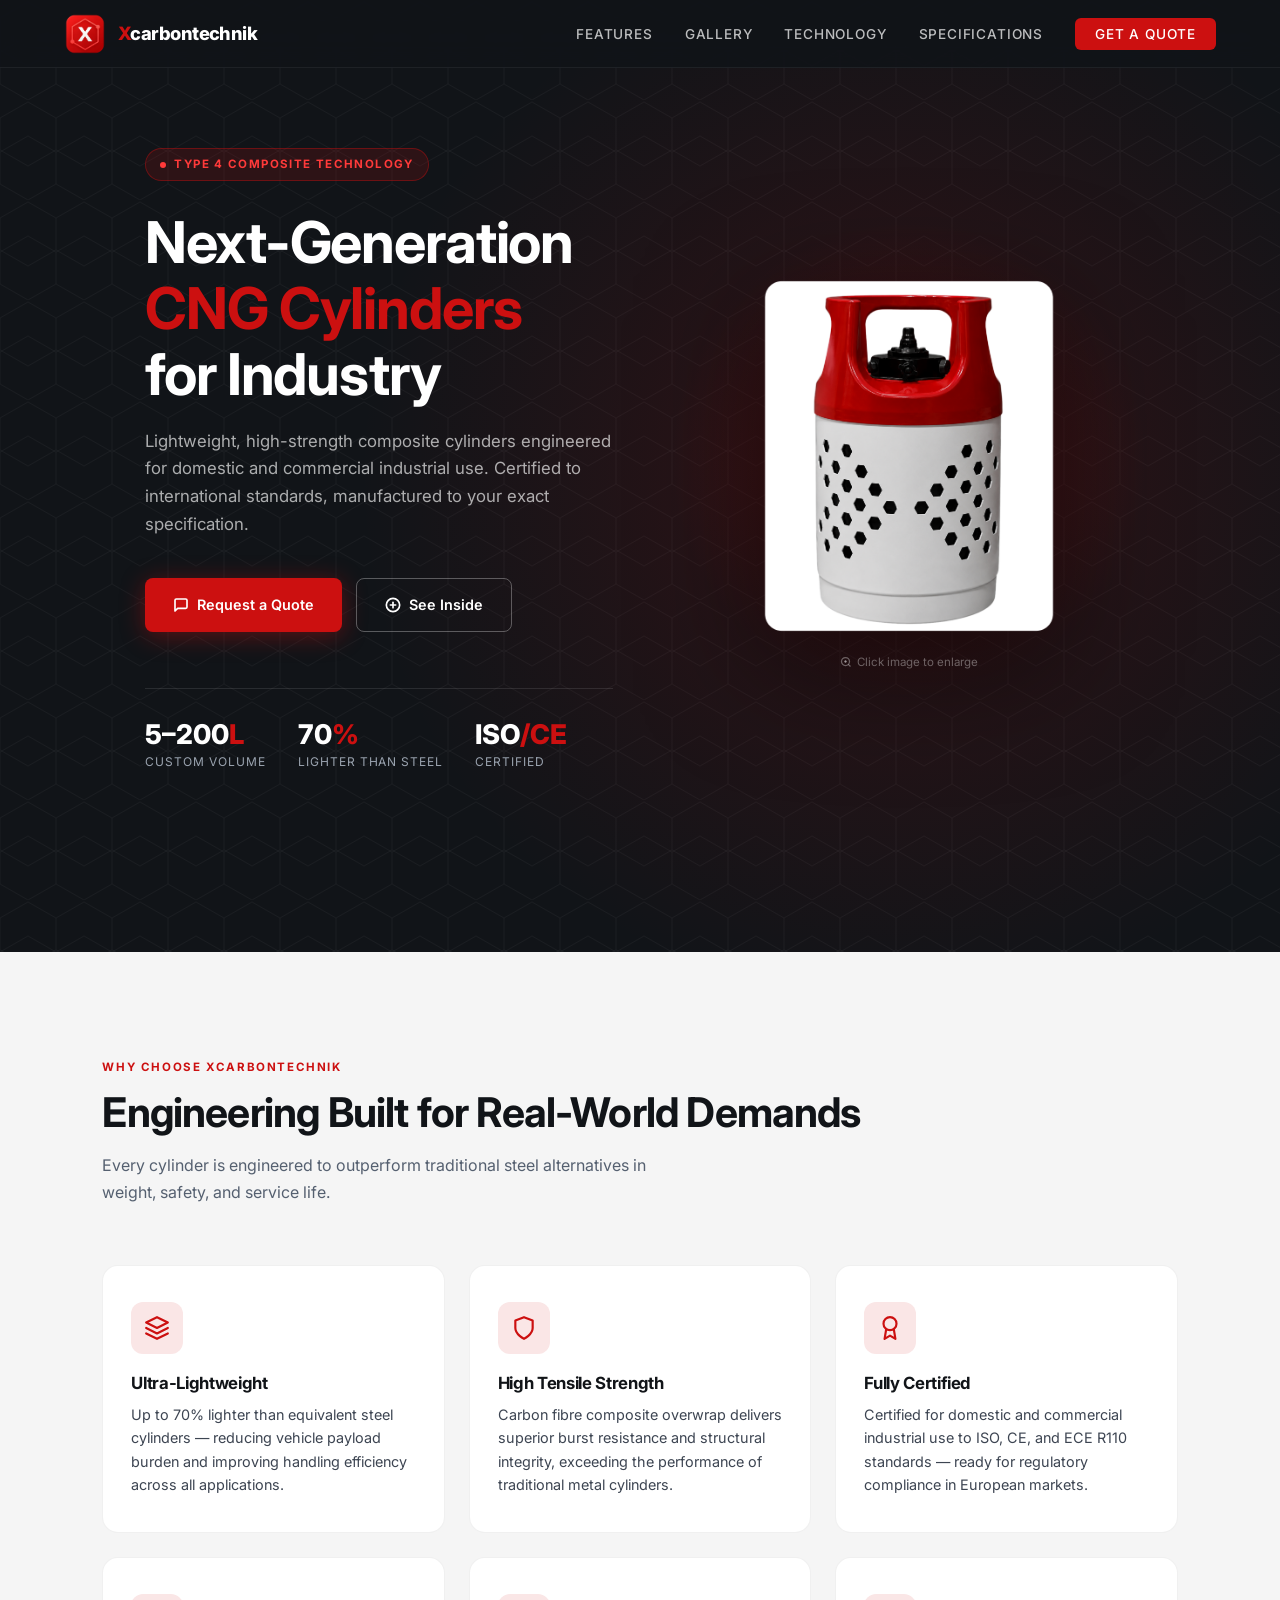
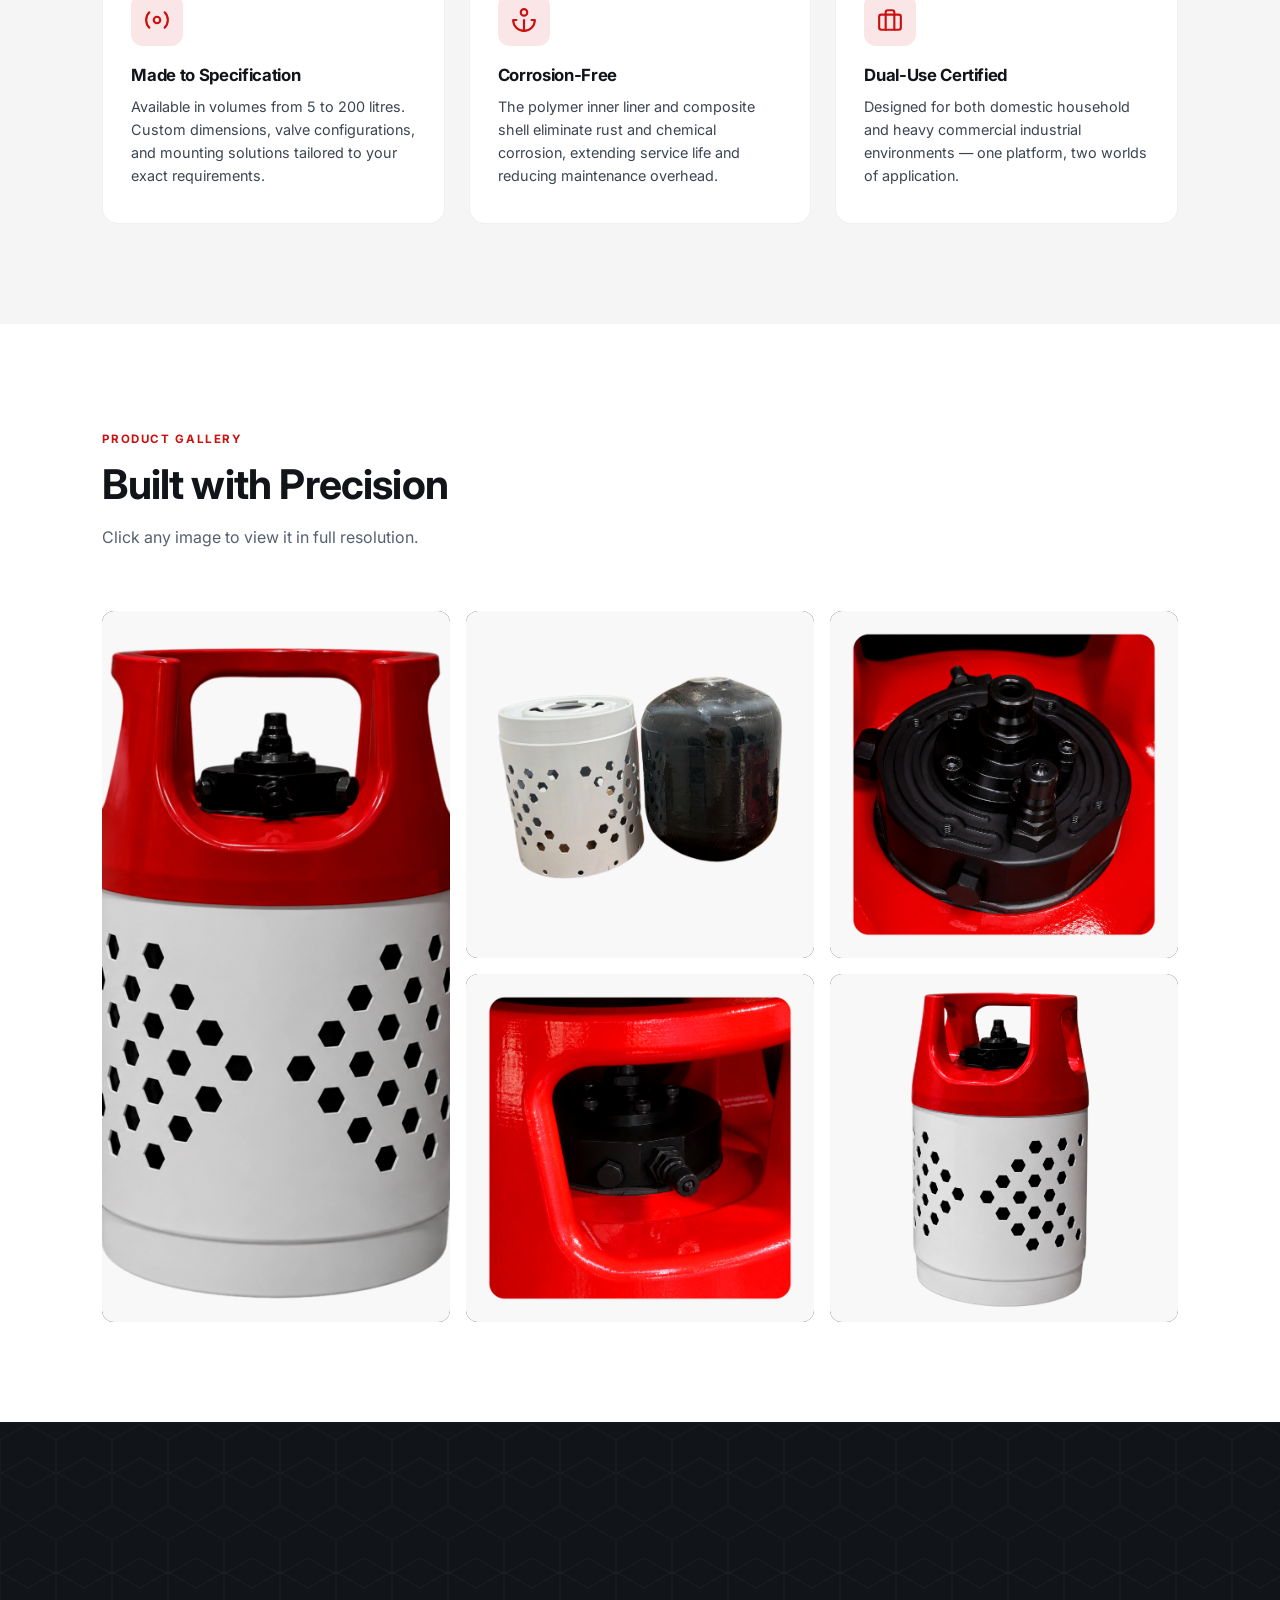
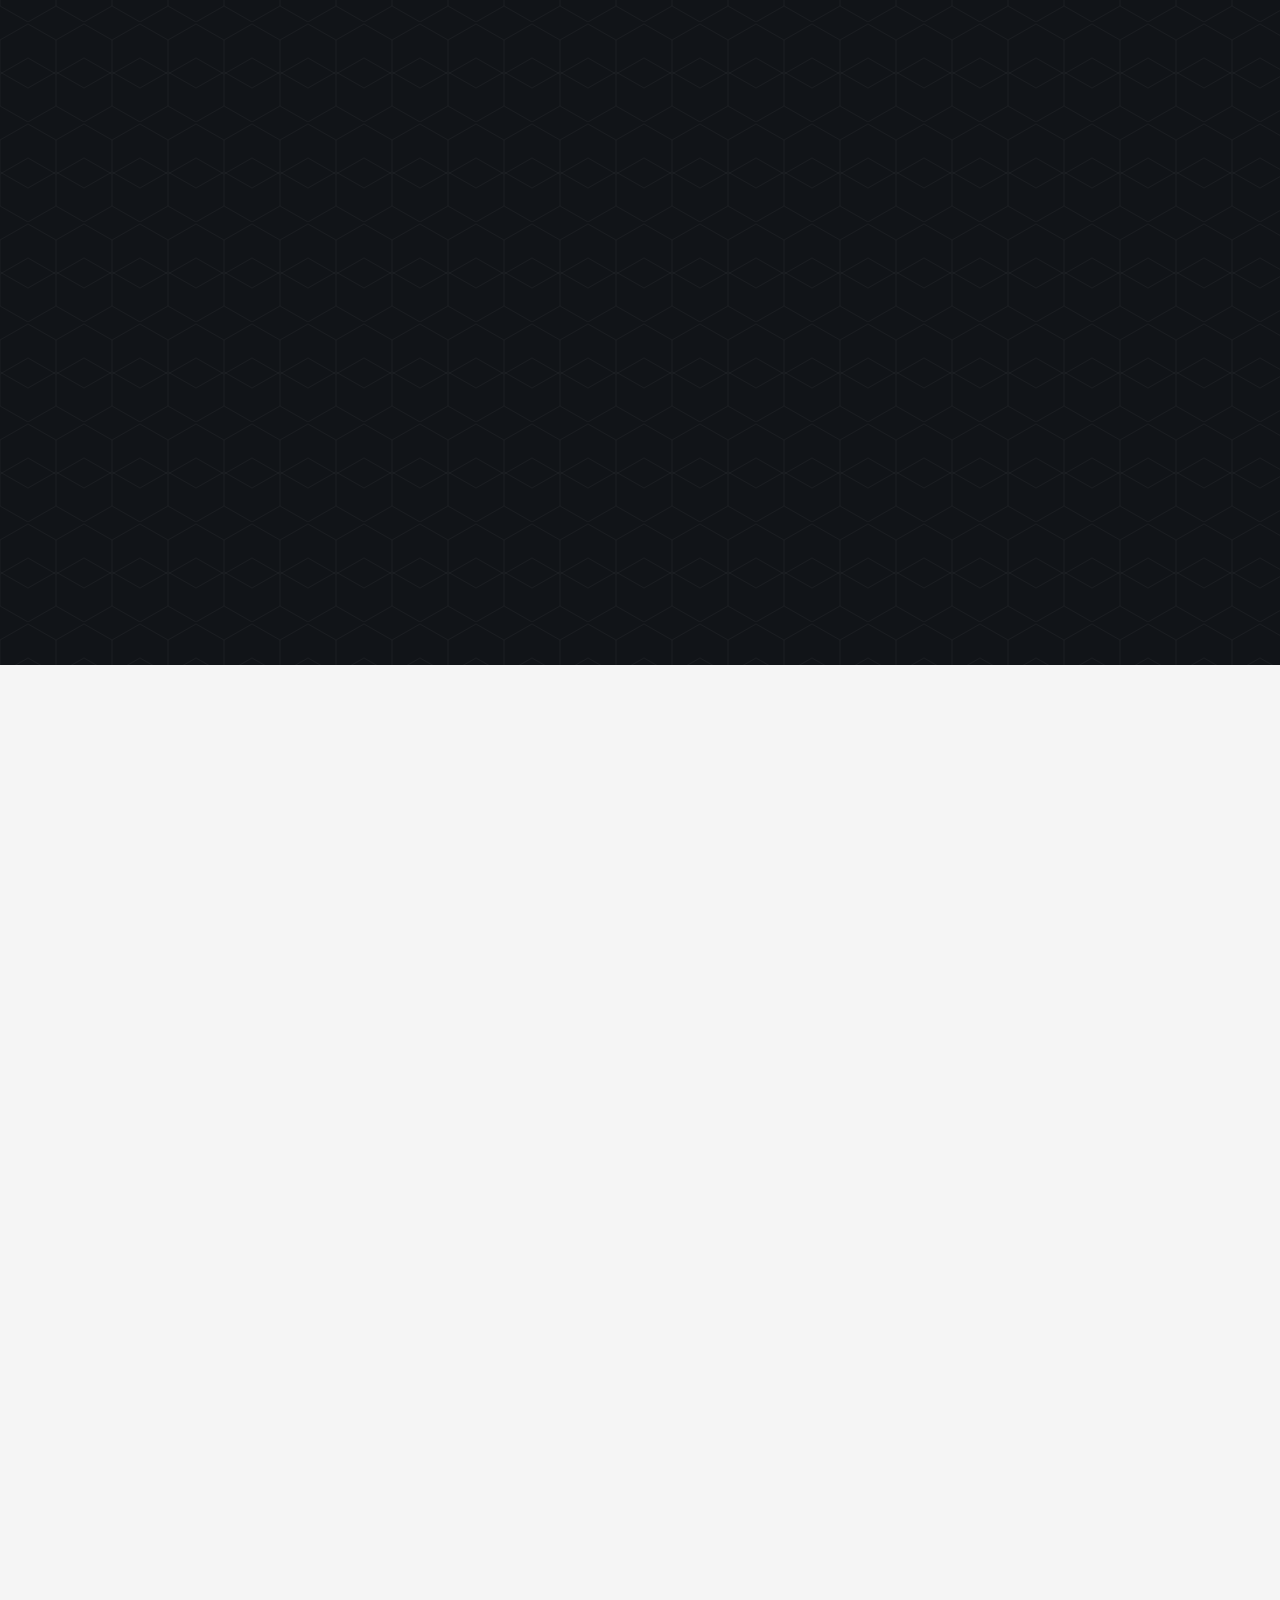
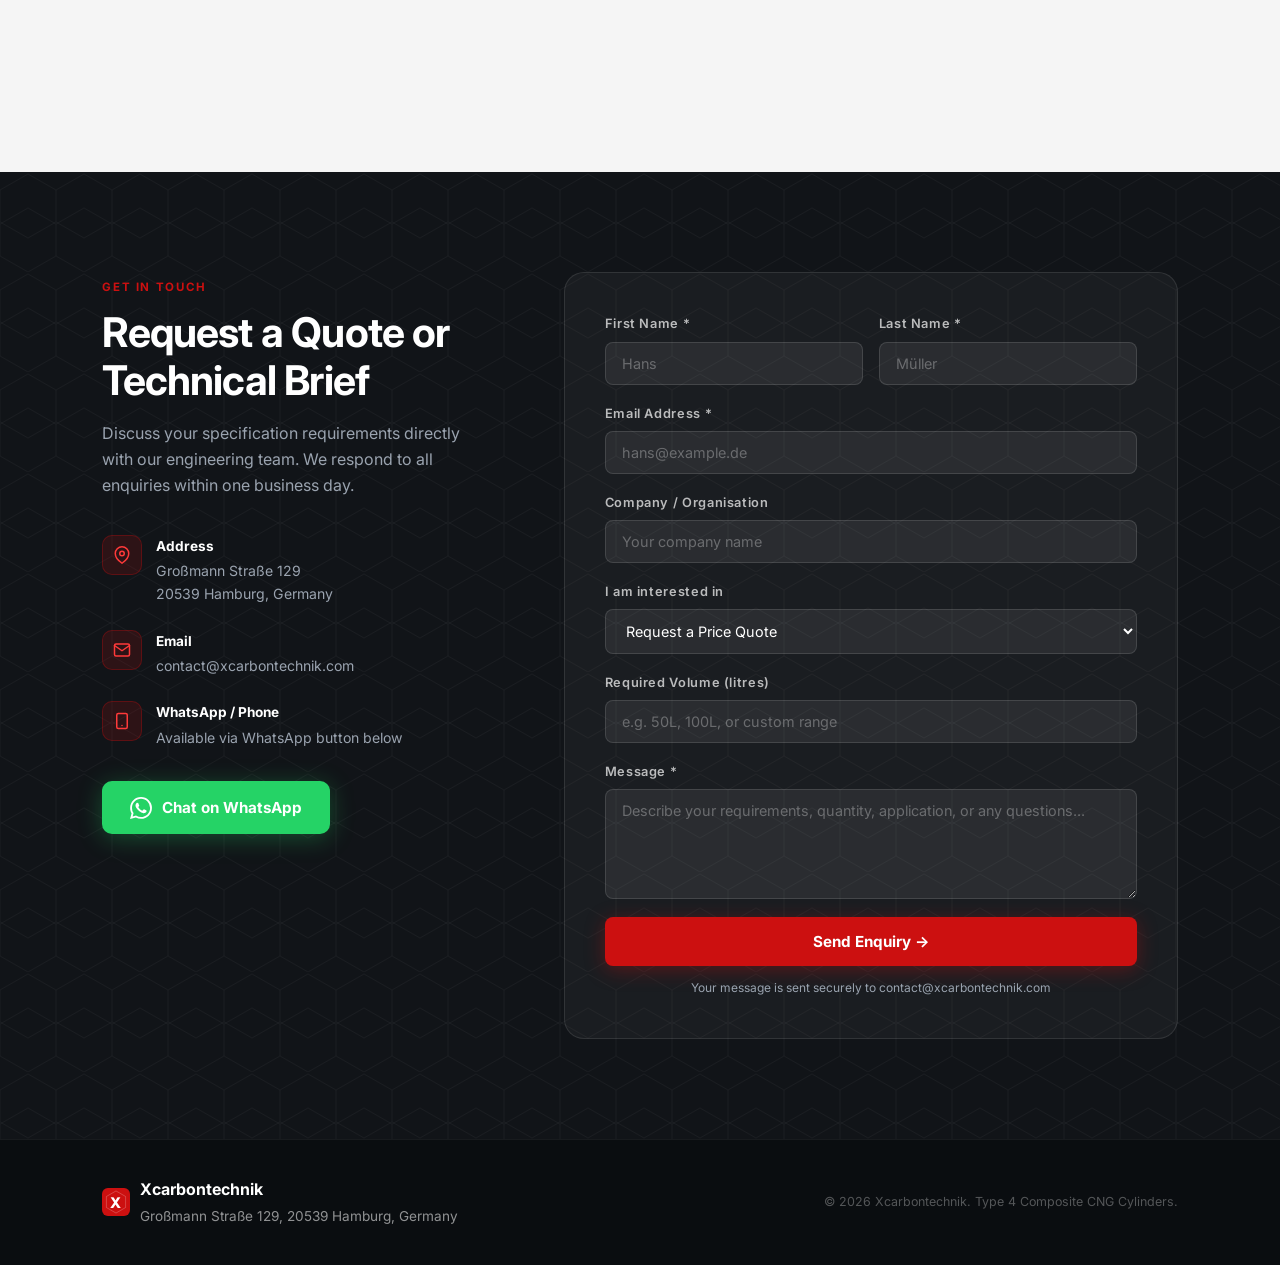
==== index.html @ 9ad16f58 "Replace hero image with new cylinder image" ====
<!DOCTYPE html>
<html lang="en">
<head>
  <meta charset="UTF-8" />
  <meta name="viewport" content="width=device-width, initial-scale=1.0" />
  <title>Xcarbontechnik — Type 4 Composite CNG Cylinders</title>
  <meta name="description" content="Modern Type 4 Composite CNG Cylinders — Lightweight, High Strength, Certified for Domestic and Commercial Industrial Use. Custom sizes 5–200 liters. Based in Hamburg, Germany." />
  <link rel="stylesheet" href="./style.css" />
  <link rel="preconnect" href="https://fonts.googleapis.com" />
  <link rel="preconnect" href="https://fonts.gstatic.com" crossorigin />
  <link href="https://fonts.googleapis.com/css2?family=Inter:wght@400;500;600;700;800&display=swap" rel="stylesheet" />
</head>
<body>

<nav>

  <!-- LEFT SIDE -->
  <div class="nav-brand">

    <div class="nav-logo-image logo-trigger">
      <img src="./image/xcarbon_logo_wbg.png" alt="Xcarbon Logo">
    </div>

    <a href="#hero" class="nav-logo-text">
      <span>X</span>carbontechnik
    </a>

  </div>

  <!-- RIGHT SIDE -->
  <ul class="nav-links" id="nav-links">
    <li><a href="#features">Features</a></li>
    <li><a href="#gallery">Gallery</a></li>
    <li><a href="#cutaway">Technology</a></li>
    <li><a href="#specs">Specifications</a></li>
    <li><a href="#contact" class="nav-cta">Get a Quote</a></li>
  </ul>

  <div class="hamburger" id="hamburger" role="button" tabindex="0">
    <span></span><span></span><span></span>
  </div>

</nav>

<!-- LOGO MODAL -->
<div class="logo-modal" id="logoModal">
  <span class="logo-close">&times;</span>
  <img class="logo-modal-content" id="logoModalImg" src="./image/xcarbon_logo_wbg.png" alt="Xcarbon Logo">
</div>
  
<!-- HERO -->
<section id="hero">
  <div class="hero-content">
    <div class="hero-badge">Type 4 Composite Technology</div>
    <h1>Next-Generation<br><em>CNG Cylinders</em><br>for Industry</h1>
    <p>Lightweight, high-strength composite cylinders engineered for domestic and commercial industrial use. Certified to international standards, manufactured to your exact specification.</p>
    <div class="hero-actions">
      <a href="#contact" class="btn btn-primary">
        <svg width="16" height="16" viewBox="0 0 24 24" fill="none" stroke="currentColor" stroke-width="2.5" stroke-linecap="round" stroke-linejoin="round"><path d="M21 15a2 2 0 0 1-2 2H7l-4 4V5a2 2 0 0 1 2-2h14a2 2 0 0 1 2 2z"/></svg>
        Request a Quote
      </a>
      <a href="#cutaway" class="btn btn-outline">
        <svg width="16" height="16" viewBox="0 0 24 24" fill="none" stroke="currentColor" stroke-width="2.5" stroke-linecap="round" stroke-linejoin="round"><circle cx="12" cy="12" r="10"/><line x1="12" y1="8" x2="12" y2="16"/><line x1="8" y1="12" x2="16" y2="12"/></svg>
        See Inside
      </a>
    </div>
    <div class="hero-stats">
      <div class="stat"><span class="stat-num">5–200<span>L</span></span><span class="stat-label">Custom Volume</span></div>
      <div class="stat"><span class="stat-num">70<span>%</span></span><span class="stat-label">Lighter than Steel</span></div>
      <div class="stat"><span class="stat-num">ISO<span>/CE</span></span><span class="stat-label">Certified</span></div>
    </div>
  </div>
  <div class="hero-visual">
    <div class="hero-glow"></div>
    <div class="hero-img-wrap gallery-trigger" data-index="0" title="Click to enlarge">
      <img src="./image/cylinder_hero.png" alt="Xcarbontechnik Type 4 CNG Cylinder" loading="eager" />
      <div class="hero-img-hint">
        <svg width="12" height="12" viewBox="0 0 24 24" fill="none" stroke="currentColor" stroke-width="2.5"><circle cx="11" cy="11" r="8"/><line x1="21" y1="21" x2="16.65" y2="16.65"/><line x1="11" y1="8" x2="11" y2="14"/><line x1="8" y1="11" x2="14" y2="11"/></svg>
        Click image to enlarge
      </div>
    </div>
  </div>
</section>

<!-- FEATURES -->
<section id="features">
  <div class="reveal">
    <span class="section-tag">Why Choose Xcarbontechnik</span>
    <h2 class="section-title">Engineering Built for Real-World Demands</h2>
    <p class="section-sub">Every cylinder is engineered to outperform traditional steel alternatives in weight, safety, and service life.</p>
  </div>
  <div class="features-grid stagger">
    <div class="feature-card">
      <div class="feature-icon"><svg viewBox="0 0 24 24" fill="none" stroke="currentColor" stroke-width="2" stroke-linecap="round" stroke-linejoin="round"><path d="M12 2L2 7l10 5 10-5-10-5z"/><path d="M2 17l10 5 10-5"/><path d="M2 12l10 5 10-5"/></svg></div>
      <h3>Ultra-Lightweight</h3>
      <p>Up to 70% lighter than equivalent steel cylinders — reducing vehicle payload burden and improving handling efficiency across all applications.</p>
    </div>
    <div class="feature-card">
      <div class="feature-icon"><svg viewBox="0 0 24 24" fill="none" stroke="currentColor" stroke-width="2" stroke-linecap="round" stroke-linejoin="round"><path d="M12 22s8-4 8-10V5l-8-3-8 3v7c0 6 8 10 8 10z"/></svg></div>
      <h3>High Tensile Strength</h3>
      <p>Carbon fibre composite overwrap delivers superior burst resistance and structural integrity, exceeding the performance of traditional metal cylinders.</p>
    </div>
    <div class="feature-card">
      <div class="feature-icon"><svg viewBox="0 0 24 24" fill="none" stroke="currentColor" stroke-width="2" stroke-linecap="round" stroke-linejoin="round"><circle cx="12" cy="8" r="6"/><path d="M15.477 12.89L17 22l-5-3-5 3 1.523-9.11"/></svg></div>
      <h3>Fully Certified</h3>
      <p>Certified for domestic and commercial industrial use to ISO, CE, and ECE R110 standards — ready for regulatory compliance in European markets.</p>
    </div>
    <div class="feature-card">
      <div class="feature-icon"><svg viewBox="0 0 24 24" fill="none" stroke="currentColor" stroke-width="2" stroke-linecap="round" stroke-linejoin="round"><circle cx="12" cy="12" r="3"/><path d="M19.07 4.93a10 10 0 0 1 0 14.14M4.93 4.93a10 10 0 0 0 0 14.14"/></svg></div>
      <h3>Made to Specification</h3>
      <p>Available in volumes from 5 to 200 litres. Custom dimensions, valve configurations, and mounting solutions tailored to your exact requirements.</p>
    </div>
    <div class="feature-card">
      <div class="feature-icon"><svg viewBox="0 0 24 24" fill="none" stroke="currentColor" stroke-width="2" stroke-linecap="round" stroke-linejoin="round"><path d="M12 22V12"/><path d="M5 12H2a10 10 0 0 0 20 0h-3"/><circle cx="12" cy="5" r="3"/></svg></div>
      <h3>Corrosion-Free</h3>
      <p>The polymer inner liner and composite shell eliminate rust and chemical corrosion, extending service life and reducing maintenance overhead.</p>
    </div>
    <div class="feature-card">
      <div class="feature-icon"><svg viewBox="0 0 24 24" fill="none" stroke="currentColor" stroke-width="2" stroke-linecap="round" stroke-linejoin="round"><rect x="2" y="7" width="20" height="14" rx="2" ry="2"/><path d="M16 21V5a2 2 0 0 0-2-2h-4a2 2 0 0 0-2 2v16"/></svg></div>
      <h3>Dual-Use Certified</h3>
      <p>Designed for both domestic household and heavy commercial industrial environments — one platform, two worlds of application.</p>
    </div>
  </div>
</section>

<!-- GALLERY -->
<section id="gallery">
  <div class="reveal">
    <span class="section-tag">Product Gallery</span>
    <h2 class="section-title">Built with Precision</h2>
    <p class="section-sub">Click any image to view it in full resolution.</p>
  </div>
  <div class="gallery-grid stagger" id="gallery-grid">
    <div class="gallery-item gallery-trigger" data-index="0">
      <img src="./image/front_cylinder.webp" alt="Type 4 CNG Cylinder — Full View" loading="lazy" />
      <div class="gallery-overlay">
        <span class="gallery-overlay-label">Full Cylinder View</span>
        <span class="gallery-zoom-icon"><svg viewBox="0 0 24 24" fill="none" stroke="currentColor" stroke-width="2.5"><circle cx="11" cy="11" r="8"/><line x1="21" y1="21" x2="16.65" y2="16.65"/></svg></span>
      </div>
    </div>
    <div class="gallery-item gallery-trigger" data-index="1">
      <img src="./image/shell_and_liner.webp" alt="Cylinder Outer Shell and Inner Liner" loading="lazy" />
      <div class="gallery-overlay">
        <span class="gallery-overlay-label">Outer Shell &amp; Inner Liner</span>
        <span class="gallery-zoom-icon"><svg viewBox="0 0 24 24" fill="none" stroke="currentColor" stroke-width="2.5"><circle cx="11" cy="11" r="8"/><line x1="21" y1="21" x2="16.65" y2="16.65"/></svg></span>
      </div>
    </div>
    <div class="gallery-item gallery-trigger" data-index="2">
      <img src="./image/top_valve.webp" alt="Valve Assembly — Top View" loading="lazy" />
      <div class="gallery-overlay">
        <span class="gallery-overlay-label">Precision Valve Assembly</span>
        <span class="gallery-zoom-icon"><svg viewBox="0 0 24 24" fill="none" stroke="currentColor" stroke-width="2.5"><circle cx="11" cy="11" r="8"/><line x1="21" y1="21" x2="16.65" y2="16.65"/></svg></span>
      </div>
    </div>
    <div class="gallery-item gallery-trigger" data-index="3">
      <img src="./image/side_valve.webp" alt="ISO 10297 Valve Close-up" loading="lazy" />
      <div class="gallery-overlay">
        <span class="gallery-overlay-label">ISO 10297 Valve Detail</span>
        <span class="gallery-zoom-icon"><svg viewBox="0 0 24 24" fill="none" stroke="currentColor" stroke-width="2.5"><circle cx="11" cy="11" r="8"/><line x1="21" y1="21" x2="16.65" y2="16.65"/></svg></span>
      </div>
    </div>
    <div class="gallery-item gallery-trigger" data-index="4">
      <img src="./image/side_cylinder.webp" alt="CNG Cylinder in Field Use" loading="lazy" />
      <div class="gallery-overlay">
        <span class="gallery-overlay-label">Field Application</span>
        <span class="gallery-zoom-icon"><svg viewBox="0 0 24 24" fill="none" stroke="currentColor" stroke-width="2.5"><circle cx="11" cy="11" r="8"/><line x1="21" y1="21" x2="16.65" y2="16.65"/></svg></span>
      </div>
    </div>
  </div>
</section>

<!-- CUTAWAY ILLUSTRATION -->
<section id="cutaway" class="section-dark">
  <div class="cutaway-layout">
    <div class="cutaway-svg-wrap reveal">
      <svg viewBox="0 0 320 480" fill="none" xmlns="http://www.w3.org/2000/svg" role="img" aria-label="Cross-section of a Type 4 CNG composite cylinder">
        <defs>
          <pattern id="carbonPat" x="0" y="0" width="8" height="8" patternUnits="userSpaceOnUse">
            <rect width="8" height="8" fill="#1a1a1a"/><rect x="0" y="0" width="4" height="4" fill="#222"/>
            <rect x="4" y="4" width="4" height="4" fill="#222"/><rect x="1" y="1" width="2" height="2" fill="#2d2d2d"/>
            <rect x="5" y="5" width="2" height="2" fill="#2d2d2d"/>
          </pattern>
          <linearGradient id="glassGrad" x1="0" y1="0" x2="1" y2="0">
            <stop offset="0%" stop-color="#d4dce8"/><stop offset="50%" stop-color="#eef2f7"/><stop offset="100%" stop-color="#d4dce8"/>
          </linearGradient>
          <linearGradient id="linerGrad" x1="0" y1="0" x2="1" y2="0">
            <stop offset="0%" stop-color="#e8edf5"/><stop offset="50%" stop-color="#f8faff"/><stop offset="100%" stop-color="#e8edf5"/>
          </linearGradient>
          <radialGradient id="gasGrad" cx="50%" cy="50%" r="50%">
            <stop offset="0%" stop-color="#cce4ff" stop-opacity="0.18"/><stop offset="100%" stop-color="#7ab8f5" stop-opacity="0.06"/>
          </radialGradient>
          <linearGradient id="redGrad" x1="0" y1="0" x2="0" y2="1">
            <stop offset="0%" stop-color="#FF3A3A"/><stop offset="100%" stop-color="#991010"/>
          </linearGradient>
          <linearGradient id="whiteGrad" x1="0" y1="0" x2="1" y2="0">
            <stop offset="0%" stop-color="#c8cdd4"/><stop offset="30%" stop-color="#f2f4f6"/>
            <stop offset="50%" stop-color="#ffffff"/><stop offset="70%" stop-color="#f2f4f6"/><stop offset="100%" stop-color="#c8cdd4"/>
          </linearGradient>
          <filter id="drop" x="-20%" y="-10%" width="140%" height="130%">
            <feDropShadow dx="0" dy="4" stdDeviation="10" flood-color="#000" flood-opacity="0.4"/>
          </filter>
          <clipPath id="bodyClip">
            <path d="M 90 130 Q 90 110 160 108 Q 230 110 230 130 L 230 380 Q 230 400 160 402 Q 90 400 90 380 Z"/>
          </clipPath>
          <clipPath id="leftHalf"><rect x="0" y="0" width="160" height="480"/></clipPath>
        </defs>
        <!-- Outer silhouette -->
        <path d="M 110 80 Q 110 50 160 44 Q 210 50 210 80 L 230 130 Q 230 150 160 152 Q 90 150 90 130 Z" fill="url(#redGrad)" filter="url(#drop)"/>
        <path d="M 90 130 Q 90 150 160 152 Q 230 150 230 130 L 230 380 Q 230 400 160 402 Q 90 400 90 380 Z" fill="url(#whiteGrad)" filter="url(#drop)"/>
        <!-- Hex pattern -->
        <g clip-path="url(#bodyClip)" opacity="0.35">
          <polygon points="130,185 143,192 143,207 130,214 117,207 117,192" fill="#9aa5b4" stroke="#8090a0" stroke-width="0.8"/>
          <polygon points="160,185 173,192 173,207 160,214 147,207 147,192" fill="#9aa5b4" stroke="#8090a0" stroke-width="0.8"/>
          <polygon points="190,185 203,192 203,207 190,214 177,207 177,192" fill="#9aa5b4" stroke="#8090a0" stroke-width="0.8"/>
          <polygon points="115,215 128,222 128,237 115,244 102,237 102,222" fill="#9aa5b4" stroke="#8090a0" stroke-width="0.8"/>
          <polygon points="145,215 158,222 158,237 145,244 132,237 132,222" fill="#9aa5b4" stroke="#8090a0" stroke-width="0.8"/>
          <polygon points="175,215 188,222 188,237 175,244 162,237 162,222" fill="#9aa5b4" stroke="#8090a0" stroke-width="0.8"/>
          <polygon points="205,215 218,222 218,237 205,244 192,237 192,222" fill="#9aa5b4" stroke="#8090a0" stroke-width="0.8"/>
          <polygon points="130,245 143,252 143,267 130,274 117,267 117,252" fill="#9aa5b4" stroke="#8090a0" stroke-width="0.8"/>
          <polygon points="160,245 173,252 173,267 160,274 147,267 147,252" fill="#9aa5b4" stroke="#8090a0" stroke-width="0.8"/>
          <polygon points="190,245 203,252 203,267 190,274 177,267 177,252" fill="#9aa5b4" stroke="#8090a0" stroke-width="0.8"/>
          <polygon points="115,275 128,282 128,297 115,304 102,297 102,282" fill="#9aa5b4" stroke="#8090a0" stroke-width="0.8"/>
          <polygon points="145,275 158,282 158,297 145,304 132,297 132,282" fill="#9aa5b4" stroke="#8090a0" stroke-width="0.8"/>
          <polygon points="175,275 188,282 188,297 175,304 162,297 162,282" fill="#9aa5b4" stroke="#8090a0" stroke-width="0.8"/>
          <polygon points="130,305 143,312 143,327 130,334 117,327 117,312" fill="#9aa5b4" stroke="#8090a0" stroke-width="0.8"/>
          <polygon points="160,305 173,312 173,327 160,334 147,327 147,312" fill="#9aa5b4" stroke="#8090a0" stroke-width="0.8"/>
          <polygon points="190,305 203,312 203,327 190,334 177,327 177,312" fill="#9aa5b4" stroke="#8090a0" stroke-width="0.8"/>
        </g>
        <!-- Internal layers left side -->
        <g clip-path="url(#leftHalf)">
          <path d="M 90 130 Q 90 110 160 108 L 160 402 Q 90 400 90 380 Z" fill="url(#carbonPat)" opacity="0.95"/>
        </g>
        <g clip-path="url(#leftHalf)">
          <path d="M 103 135 Q 103 118 160 116 L 160 396 Q 103 394 103 378 Z" fill="url(#glassGrad)" opacity="0.88"/>
        </g>
        <g clip-path="url(#leftHalf)">
          <path d="M 116 140 Q 116 125 160 123 L 160 390 Q 116 388 116 373 Z" fill="url(#linerGrad)" opacity="0.9"/>
        </g>
        <g clip-path="url(#leftHalf)">
          <path d="M 127 145 Q 127 130 160 128 L 160 384 Q 127 382 127 367 Z" fill="url(#gasGrad)"/>
          <circle cx="138" cy="200" r="2.5" fill="#7ab8f5" opacity="0.4"/>
          <circle cx="148" cy="250" r="2" fill="#7ab8f5" opacity="0.35"/>
          <circle cx="133" cy="300" r="3" fill="#7ab8f5" opacity="0.3"/>
          <circle cx="144" cy="340" r="2" fill="#7ab8f5" opacity="0.35"/>
        </g>
        <!-- Divider line -->
        <line x1="160" y1="44" x2="160" y2="440" stroke="rgba(255,255,255,0.55)" stroke-width="1.5" stroke-dasharray="4 3"/>
        <text x="163" y="60" font-family="Inter,Arial" font-size="8" fill="rgba(255,255,255,0.55)" font-weight="600">CROSS-SECTION</text>
        <!-- Valve -->
        <ellipse cx="160" cy="44" rx="22" ry="8" fill="#3a3a3a"/>
        <ellipse cx="160" cy="40" rx="18" ry="6.5" fill="#2a2a2a"/>
        <rect x="155" y="18" width="10" height="22" rx="3" fill="#c8960a"/>
        <ellipse cx="160" cy="18" rx="5" ry="3" fill="#e6b020"/>
        <circle cx="143" cy="38" r="5" fill="#1a1a1a" stroke="#555" stroke-width="1"/>
        <line x1="143" y1="38" x2="145" y2="35" stroke="#CC1010" stroke-width="1.2"/>
        <rect x="170" y="34" width="8" height="10" rx="2" fill="#444"/>
        <rect x="172" y="30" width="4" height="6" rx="1" fill="#CC1010"/>
        <!-- Foot ring -->
        <path d="M 100 400 Q 100 420 160 422 Q 220 420 220 400" fill="#bbb" opacity="0.85"/>
        <!-- Labels left -->
        <line x1="127" y1="256" x2="52" y2="235" stroke="#7ab8f5" stroke-width="1" opacity="0.8" stroke-dasharray="3 2"/>
        <text x="6" y="232" font-family="Inter,Arial" font-size="9.5" fill="#7ab8f5" font-weight="700">CNG GAS</text>
        <text x="6" y="243" font-family="Inter,Arial" font-size="7.5" fill="#7ab8f5" opacity="0.7">Pressurised interior</text>
        <line x1="116" y1="310" x2="50" y2="300" stroke="#e8edf5" stroke-width="1" opacity="0.8" stroke-dasharray="3 2"/>
        <text x="6" y="297" font-family="Inter,Arial" font-size="9.5" fill="#e8edf5" font-weight="700">POLYMER LINER</text>
        <text x="6" y="308" font-family="Inter,Arial" font-size="7.5" fill="#e8edf5" opacity="0.7">HDPE / Nylon inner shell</text>
        <line x1="105" y1="355" x2="52" y2="345" stroke="#c8d8f0" stroke-width="1" opacity="0.8" stroke-dasharray="3 2"/>
        <text x="6" y="342" font-family="Inter,Arial" font-size="9.5" fill="#c8d8f0" font-weight="700">GLASS FIBRE</text>
        <text x="6" y="353" font-family="Inter,Arial" font-size="7.5" fill="#c8d8f0" opacity="0.7">Transition layer</text>
        <line x1="93" y1="380" x2="48" y2="375" stroke="#888" stroke-width="1" opacity="0.8" stroke-dasharray="3 2"/>
        <text x="6" y="372" font-family="Inter,Arial" font-size="9.5" fill="#aaa" font-weight="700">CARBON FIBRE</text>
        <text x="6" y="383" font-family="Inter,Arial" font-size="7.5" fill="#aaa" opacity="0.7">Composite overwrap</text>
        <!-- Labels right -->
        <line x1="230" y1="160" x2="270" y2="150" stroke="#FF8080" stroke-width="1" opacity="0.8" stroke-dasharray="3 2"/>
        <text x="272" y="148" font-family="Inter,Arial" font-size="9.5" fill="#FF8080" font-weight="700">OUTER COATING</text>
        <text x="272" y="159" font-family="Inter,Arial" font-size="7.5" fill="#FF8080" opacity="0.7">Polyurethane protection</text>
        <line x1="178" y1="30" x2="270" y2="55" stroke="#e6b020" stroke-width="1" opacity="0.8" stroke-dasharray="3 2"/>
        <text x="272" y="52" font-family="Inter,Arial" font-size="9.5" fill="#e6b020" font-weight="700">VALVE ASSEMBLY</text>
        <text x="272" y="63" font-family="Inter,Arial" font-size="7.5" fill="#e6b020" opacity="0.7">ISO 10297 certified</text>
        <rect x="206" y="270" width="72" height="28" rx="5" fill="rgba(204,16,16,0.2)" stroke="rgba(204,16,16,0.5)" stroke-width="1"/>
        <text x="242" y="287" font-family="Inter,Arial" font-size="10" fill="#FF6060" font-weight="800" text-anchor="middle">TYPE 4</text>
        <text x="242" y="298" font-family="Inter,Arial" font-size="7" fill="#FF6060" opacity="0.7" text-anchor="middle">COMPOSITE CYLINDER</text>
      </svg>
    </div>
    <div class="cutaway-content reveal">
      <span class="section-tag">Internal Architecture</span>
      <h2 class="section-title">Four Layers of Engineering Excellence</h2>
      <p class="section-sub" style="margin-bottom:28px;">The Type 4 design eliminates the metal liner entirely, replacing it with a lightweight polymer core wrapped in precision-engineered composite layers.</p>
      <ul class="layer-list">
        <li class="layer-item"><span class="layer-swatch" style="background:#7ab8f5;"></span><div><h4>Pressurised CNG Interior</h4><p>Stores compressed natural gas at up to 200–300 bar operating pressure within the sealed polymer liner.</p></div></li>
        <li class="layer-item"><span class="layer-swatch" style="background:#e8edf5;"></span><div><h4>HDPE / Nylon Inner Liner</h4><p>High-density polyethylene or nylon liner provides a gas-impermeable, corrosion-free inner wall. Eliminates rust entirely.</p></div></li>
        <li class="layer-item"><span class="layer-swatch" style="background:#c8d8f0;"></span><div><h4>Glass Fibre Transition Layer</h4><p>E-glass winding provides the structural foundation and distributes load uniformly before the primary composite layer.</p></div></li>
        <li class="layer-item"><span class="layer-swatch" style="background:#555;"></span><div><h4>Carbon Fibre Composite Overwrap</h4><p>High-tensile T700/T800 carbon filament winding at optimised angles delivers maximum burst pressure resistance at minimum weight.</p></div></li>
        <li class="layer-item"><span class="layer-swatch" style="background:#FF8080;"></span><div><h4>Polyurethane Outer Coating</h4><p>UV-resistant, impact-absorbing exterior coating protects the composite layers and carries product identification markings.</p></div></li>
      </ul>
    </div>
  </div>
</section>

<!-- SPECS -->
<section id="specs">
  <div class="reveal">
    <span class="section-tag">Technical Specifications</span>
    <h2 class="section-title">Engineered to Perform</h2>
    <p class="section-sub">All cylinders are manufactured and tested to meet or exceed European and international standards.</p>
  </div>
  <div class="specs-layout">
    <div>
      <table class="spec-table reveal">
        <tr><td>Cylinder Type</td><td>Type 4 — Full Composite</td></tr>
        <tr><td>Volume Range</td><td>5 to 200 litres</td></tr>
        <tr><td>Design Pressure</td><td>200 / 250 / 300 bar</td></tr>
        <tr><td>Working Pressure</td><td>200 / 250 bar (CNG)</td></tr>
        <tr><td>Inner Liner Material</td><td>HDPE / Polyamide (PA6)</td></tr>
        <tr><td>Composite Material</td><td>Carbon Fibre + Glass Fibre</td></tr>
        <tr><td>Valve Standard</td><td>ISO 10297 (Made in France)</td></tr>
        <tr><td>Service Temperature</td><td>−40°C to +65°C</td></tr>
        <tr><td>Service Life</td><td>20–25 years</td></tr>
        <tr><td>Weight Reduction</td><td>Up to 70% vs. steel equivalent</td></tr>
      </table>
      <div style="margin-top:32px;" class="reveal">
        <span class="section-tag">Certifications</span>
        <div class="cert-badges" style="margin-top:12px;">
          <span class="cert-badge">ISO 11439</span>
          <span class="cert-badge">ECE R110</span>
          <span class="cert-badge">ISO 10297</span>
          <span class="cert-badge">CE Marked</span>
          <span class="cert-badge">UN FTSS</span>
        </div>
      </div>
    </div>
    <div class="reveal">
      <div class="volume-range">
        <h3>Volume Range — 5 to 200 Litres</h3>
        <div class="range-bar-wrap">
          <div class="range-bar"><div class="range-bar-fill" id="range-fill"></div></div>
          <div class="range-labels"><span>5 L</span><span>50 L</span><span>100 L</span><span>200 L</span></div>
        </div>
        <p style="font-size:0.85rem;color:#556070;margin-bottom:24px;">Every cylinder manufactured to your exact capacity requirement. Custom fittings and valve configurations available on request.</p>
        <h4 style="font-size:0.9rem;color:#111418;margin-bottom:12px;font-weight:700;">Common Applications</h4>
        <ul class="use-case-list">
          <li>Automotive CNG vehicle conversions</li>
          <li>Commercial fleet &amp; bus systems</li>
          <li>Industrial gas storage &amp; distribution</li>
          <li>Marine and off-road equipment</li>
          <li>Domestic home heating &amp; cooking</li>
          <li>Backup power generation systems</li>
        </ul>
      </div>
    </div>
  </div>
</section>

<!-- CONTACT -->
<section id="contact" class="section-dark">
  <div class="contact-layout">
    <div class="contact-info">
      <span class="section-tag">Get in Touch</span>
      <h2 class="section-title">Request a Quote or Technical Brief</h2>
      <p style="margin-bottom:36px;">Discuss your specification requirements directly with our engineering team. We respond to all enquiries within one business day.</p>
      <div class="contact-detail">
        <div class="contact-detail-icon"><svg viewBox="0 0 24 24" fill="none" stroke="currentColor" stroke-width="2" stroke-linecap="round" stroke-linejoin="round"><path d="M21 10c0 7-9 13-9 13s-9-6-9-13a9 9 0 0 1 18 0z"/><circle cx="12" cy="10" r="3"/></svg></div>
        <div class="contact-detail-text"><strong>Address</strong><span>Großmann Straße 129<br>20539 Hamburg, Germany</span></div>
      </div>
      <div class="contact-detail">
        <div class="contact-detail-icon"><svg viewBox="0 0 24 24" fill="none" stroke="currentColor" stroke-width="2" stroke-linecap="round" stroke-linejoin="round"><path d="M4 4h16c1.1 0 2 .9 2 2v12c0 1.1-.9 2-2 2H4c-1.1 0-2-.9-2-2V6c0-1.1.9-2 2-2z"/><polyline points="22,6 12,13 2,6"/></svg></div>
        <div class="contact-detail-text"><strong>Email</strong><span>contact@xcarbontechnik.com</span></div>
      </div>
      <div class="contact-detail">
        <div class="contact-detail-icon"><svg viewBox="0 0 24 24" fill="none" stroke="currentColor" stroke-width="2" stroke-linecap="round" stroke-linejoin="round"><rect x="5" y="2" width="14" height="20" rx="2" ry="2"/><line x1="12" y1="18" x2="12.01" y2="18"/></svg></div>
        <div class="contact-detail-text"><strong>WhatsApp / Phone</strong><span>Available via WhatsApp button below</span></div>
      </div>
      <a href="https://wa.me/4915234567890?text=Hello%2C%20I%20am%20interested%20in%20your%20Type%204%20CNG%20Cylinders." class="whatsapp-btn" target="_blank" rel="noopener noreferrer">
        <svg viewBox="0 0 24 24" fill="currentColor"><path d="M17.472 14.382c-.297-.149-1.758-.867-2.03-.967-.273-.099-.471-.148-.67.15-.197.297-.767.966-.94 1.164-.173.199-.347.223-.644.075-.297-.15-1.255-.463-2.39-1.475-.883-.788-1.48-1.761-1.653-2.059-.173-.297-.018-.458.13-.606.134-.133.298-.347.446-.52.149-.174.198-.298.298-.497.099-.198.05-.371-.025-.52-.075-.149-.669-1.612-.916-2.207-.242-.579-.487-.5-.669-.51-.173-.008-.371-.01-.57-.01-.198 0-.52.074-.792.372-.272.297-1.04 1.016-1.04 2.479 0 1.462 1.065 2.875 1.213 3.074.149.198 2.096 3.2 5.077 4.487.709.306 1.262.489 1.694.625.712.227 1.36.195 1.871.118.571-.085 1.758-.719 2.006-1.413.248-.694.248-1.289.173-1.413-.074-.124-.272-.198-.57-.347m-5.421 7.403h-.004a9.87 9.87 0 01-5.031-1.378l-.361-.214-3.741.982.998-3.648-.235-.374a9.86 9.86 0 01-1.51-5.26c.001-5.45 4.436-9.884 9.888-9.884 2.64 0 5.122 1.03 6.988 2.898a9.825 9.825 0 012.893 6.994c-.003 5.45-4.437 9.884-9.885 9.884m8.413-18.297A11.815 11.815 0 0012.05 0C5.495 0 .16 5.335.157 11.892c0 2.096.547 4.142 1.588 5.945L.057 24l6.305-1.654a11.882 11.882 0 005.683 1.448h.005c6.554 0 11.89-5.335 11.893-11.893a11.821 11.821 0 00-3.48-8.413z"/></svg>
        Chat on WhatsApp
      </a>
    </div>
    <div>
      <form class="contact-form" id="contact-form">
        <div class="form-row">
          <div class="form-group"><label for="fname">First Name *</label><input type="text" id="fname" name="fname" placeholder="Hans" required /></div>
          <div class="form-group"><label for="lname">Last Name *</label><input type="text" id="lname" name="lname" placeholder="Müller" required /></div>
        </div>
        <div class="form-group"><label for="email">Email Address *</label><input type="email" id="email" name="email" placeholder="hans@example.de" required /></div>
        <div class="form-group"><label for="company">Company / Organisation</label><input type="text" id="company" name="company" placeholder="Your company name" /></div>
        <div class="form-group">
          <label for="interest">I am interested in</label>
          <select id="interest" name="interest">
            <option value="quote">Request a Price Quote</option>
            <option value="technical">Technical Specifications</option>
            <option value="custom">Custom Specification Order</option>
            <option value="distribution">Distribution / Partnership</option>
            <option value="other">Other Enquiry</option>
          </select>
        </div>
        <div class="form-group"><label for="volume">Required Volume (litres)</label><input type="text" id="volume" name="volume" placeholder="e.g. 50L, 100L, or custom range" /></div>
        <div class="form-group"><label for="message">Message *</label><textarea id="message" name="message" placeholder="Describe your requirements, quantity, application, or any questions..." required></textarea></div>
        <button type="submit" class="form-submit">Send Enquiry →</button>
        <p class="form-note">Your message is sent securely to contact@xcarbontechnik.com</p>
      </form>
    </div>
  </div>
</section>

<!-- FOOTER -->
<footer>
  <div class="footer-brand">
    <svg viewBox="0 0 38 38" fill="none" xmlns="http://www.w3.org/2000/svg">
      <rect width="38" height="38" rx="8" fill="#CC1010"/>
      <polygon points="19,4 32,11.5 32,26.5 19,34 6,26.5 6,11.5" fill="none" stroke="rgba(255,255,255,0.25)" stroke-width="1.2"/>
      <text x="11" y="27" font-family="Inter,Arial" font-weight="800" font-size="20" fill="white" letter-spacing="-1">X</text>
    </svg>
    <div><strong>Xcarbontechnik</strong><br><span>Großmann Straße 129, 20539 Hamburg, Germany</span></div>
  </div>
  <p class="footer-copy">© 2026 Xcarbontechnik. Type 4 Composite CNG Cylinders.</p>
</footer>

<!-- LIGHTBOX -->
<div class="lightbox" id="lightbox" role="dialog" aria-modal="true">
  <div class="lightbox-inner">
    <button class="lightbox-close" id="lightbox-close" aria-label="Close">&times;</button>
    <button class="lightbox-nav lightbox-prev" id="lightbox-prev" aria-label="Previous">&#8592;</button>
    <img id="lightbox-img" src="" alt="" />
    <button class="lightbox-nav lightbox-next" id="lightbox-next" aria-label="Next">&#8594;</button>
    <p class="lightbox-caption" id="lightbox-caption"></p>
  </div>
</div>

<div class="toast" id="toast"></div>
<script src="./script.js"></script>
</body>
</html>
---- style.css ----
/* ===== XCARBONTECHNIK — style.css ===== */

:root {
  --red:        #CC1010;
  --red-dark:   #9A0B0B;
  --red-light:  #FF3A3A;
  --carbon:     #111418;
  --carbon-mid: #1E2329;
  --carbon-soft:#2C343D;
  --white:      #FFFFFF;
  --off-white:  #F5F5F5;
  --grey:       #9AA3AF;
  --hex-pattern: url("data:image/svg+xml,%3Csvg xmlns='http://www.w3.org/2000/svg' width='56' height='100'%3E%3Cpath d='M28 66L0 50V18L28 2l28 16v32L28 66zM28 100L0 84V52l28-16 28 16v32L28 100z' fill='none' stroke='rgba(255,255,255,0.04)' stroke-width='1'/%3E%3C/svg%3E");
  --font: 'Inter', 'Segoe UI', system-ui, sans-serif;
  --transition: 0.3s cubic-bezier(.4,0,.2,1);
}

*, *::before, *::after { box-sizing: border-box; margin: 0; padding: 0; }

html { scroll-behavior: smooth; }

body {
  font-family: var(--font);
  background: var(--white);
  color: var(--carbon);
  line-height: 1.65;
  overflow-x: hidden;
}

/* ── TYPOGRAPHY ── */
h1, h2, h3, h4 { line-height: 1.15; font-weight: 700; letter-spacing: -0.02em; }
p { color: #3D4552; }

/* ── SCROLLBAR ── */
::-webkit-scrollbar { width: 6px; }
::-webkit-scrollbar-track { background: var(--carbon); }
::-webkit-scrollbar-thumb { background: var(--red); border-radius: 3px; }

/* ══════════════════════════════════════
   NAV
══════════════════════════════════════ */
nav {
  position: fixed;
  top: 0; left: 0; right: 0;
  z-index: 900;
  display: flex;
  align-items: center;
  justify-content: space-between;
  padding: 0 5%;
  height: 68px;
  background: rgba(17, 20, 24, 0.92);
  backdrop-filter: blur(12px);
  -webkit-backdrop-filter: blur(12px);
  border-bottom: 1px solid rgba(255,255,255,0.06);
  transition: background var(--transition);
}

.nav-brand {
  display: flex;
  align-items: center;
  gap: 12px;
}

.nav-logo {
  display: flex;
  align-items: center;
  gap: 10px;
  text-decoration: none;
}

.nav-logo-image {
  display: flex;
  align-items: center;
  cursor: pointer;
}

.nav-logo-image img {
  height: 42px;
  width: auto;
  display: block;
  transition: transform 0.3s ease;
}

.nav-logo-image img:hover {
  transform: scale(1.05);
}

.nav-logo-text {
  font-size: 1.15rem;
  font-weight: 800;
  letter-spacing: -0.03em;
  color: var(--white);

  text-decoration: none;
  cursor: pointer;
}

.nav-logo-text span {
  color: var(--red);
}

.nav-links {
  display: flex;
  gap: 32px;
  list-style: none;
}

.nav-links a {
  color: rgba(255,255,255,0.72);
  text-decoration: none;
  font-size: 0.85rem;
  font-weight: 500;
  letter-spacing: 0.06em;
  text-transform: uppercase;
  transition: color var(--transition);
}
.nav-links a:hover { color: var(--red-light); }

.nav-cta {
  background: var(--red);
  color: var(--white) !important;
  padding: 8px 20px;
  border-radius: 6px;
  transition: background var(--transition), transform var(--transition) !important;
}
.nav-cta:hover { background: var(--red-dark) !important; transform: translateY(-1px); }

.hamburger {
  display: none;
  flex-direction: column;
  gap: 5px;
  cursor: pointer;
  padding: 4px;
}
.hamburger span {
  display: block;
  width: 24px; height: 2px;
  background: var(--white);
  border-radius: 2px;
  transition: var(--transition);
}

/* ══════════════════════════════════════
   LOGO MODAL
══════════════════════════════════════ */

.logo-modal {
  display: none;
  position: fixed;
  z-index: 9999;
  inset: 0;
  background: rgba(0,0,0,0.92);
  justify-content: center;
  align-items: center;
  padding: 30px;
}

.logo-modal.active {
  display: flex;
}

.logo-modal-content {
  max-width: 80%;
  max-height: 80%;
  animation: logoZoom 0.3s ease;
}

.logo-close {
  position: absolute;
  top: 25px;
  right: 35px;
  font-size: 42px;
  color: white;
  cursor: pointer;
}

@keyframes logoZoom {
  from {
    transform: scale(0.7);
    opacity: 0;
  }

  to {
    transform: scale(1);
    opacity: 1;
  }
}

/* ══════════════════════════════════════
   HERO
══════════════════════════════════════ */
#hero {
  min-height: 100vh;
  display: grid;
  grid-template-columns: 1fr 1fr;
  align-items: center;
  background: var(--carbon);
  background-image: var(--hex-pattern);
  position: relative;
  overflow: hidden;
  padding-top: 68px;
}

#hero::before {
  content: '';
  position: absolute;
  inset: 0;
  background: radial-gradient(ellipse 60% 80% at 70% 50%, rgba(204,16,16,0.18) 0%, transparent 70%);
  pointer-events: none;
}

.hero-content {
  padding: 80px 5% 80px 8%;
  position: relative;
  z-index: 2;
}

.hero-badge {
  display: inline-flex;
  align-items: center;
  gap: 8px;
  background: rgba(204,16,16,0.15);
  border: 1px solid rgba(204,16,16,0.4);
  color: var(--red-light);
  font-size: 0.72rem;
  font-weight: 700;
  letter-spacing: 0.12em;
  text-transform: uppercase;
  padding: 6px 14px;
  border-radius: 100px;
  margin-bottom: 28px;
}
.hero-badge::before {
  content: '';
  width: 6px; height: 6px;
  border-radius: 50%;
  background: var(--red-light);
  animation: pulse-dot 1.8s ease-in-out infinite;
}
@keyframes pulse-dot {
  0%, 100% { opacity: 1; transform: scale(1); }
  50% { opacity: 0.5; transform: scale(0.7); }
}

.hero-content h1 {
  font-size: clamp(2.2rem, 4.5vw, 3.8rem);
  color: var(--white);
  margin-bottom: 20px;
}
.hero-content h1 em {
  color: var(--red);
  font-style: normal;
}

.hero-content p {
  color: rgba(255,255,255,0.65);
  font-size: 1.05rem;
  max-width: 480px;
  margin-bottom: 40px;
}

.hero-actions {
  display: flex;
  gap: 14px;
  flex-wrap: wrap;
}

.btn {
  display: inline-flex;
  align-items: center;
  gap: 8px;
  padding: 14px 28px;
  border-radius: 8px;
  font-weight: 600;
  font-size: 0.9rem;
  text-decoration: none;
  cursor: pointer;
  border: none;
  transition: transform var(--transition), box-shadow var(--transition), background var(--transition);
}
.btn:hover { transform: translateY(-2px); }

.btn-primary {
  background: var(--red);
  color: var(--white);
  box-shadow: 0 4px 24px rgba(204,16,16,0.4);
}
.btn-primary:hover {
  background: var(--red-dark);
  box-shadow: 0 6px 32px rgba(204,16,16,0.55);
}

.btn-outline {
  background: transparent;
  color: var(--white);
  border: 1.5px solid rgba(255,255,255,0.3);
}
.btn-outline:hover {
  border-color: rgba(255,255,255,0.7);
  background: rgba(255,255,255,0.05);
}

.hero-stats {
  display: flex;
  gap: 32px;
  margin-top: 56px;
  padding-top: 32px;
  border-top: 1px solid rgba(255,255,255,0.1);
}
.stat { display: flex; flex-direction: column; }
.stat-num {
  font-size: 1.7rem;
  font-weight: 800;
  color: var(--white);
  line-height: 1;
}
.stat-num span { color: var(--red); }
.stat-label { font-size: 0.75rem; color: var(--grey); margin-top: 4px; text-transform: uppercase; letter-spacing: 0.08em; }

.hero-visual {
  position: relative;
  display: flex;
  align-items: center;
  justify-content: center;
  height: 100%;
  min-height: 600px;
  z-index: 2;
}

.hero-glow {
  position: absolute;
  width: 480px; height: 480px;
  border-radius: 50%;
  background: radial-gradient(circle, rgba(204,16,16,0.25) 0%, transparent 70%);
  pointer-events: none;
}

.hero-img-wrap {
  position: relative;
  width: 360px;
  cursor: pointer;
  filter: drop-shadow(0 30px 60px rgba(0,0,0,0.6));
  transition: transform var(--transition), filter var(--transition);
}
.hero-img-wrap:hover {
  transform: translateY(-6px) scale(1.02);
  filter: drop-shadow(0 40px 80px rgba(204,16,16,0.35));
}
.hero-img-wrap img {
  width: 100%;
  image-rendering: -webkit-optimize-contrast;
  image-rendering: crisp-edges;
}

.hero-img-hint {
  position: absolute;
  bottom: -28px;
  left: 50%;
  transform: translateX(-50%);
  font-size: 0.72rem;
  color: rgba(255,255,255,0.35);
  white-space: nowrap;
  display: flex;
  align-items: center;
  gap: 5px;
}

/* ══════════════════════════════════════
   SECTION COMMONS
══════════════════════════════════════ */
section { padding: 100px 8%; }

.section-tag {
  display: inline-block;
  font-size: 0.72rem;
  font-weight: 700;
  letter-spacing: 0.14em;
  text-transform: uppercase;
  color: var(--red);
  margin-bottom: 12px;
}
.section-title {
  font-size: clamp(1.8rem, 3.2vw, 2.8rem);
  color: var(--carbon);
  margin-bottom: 16px;
}
.section-sub {
  font-size: 1rem;
  color: #556070;
  max-width: 560px;
  margin-bottom: 60px;
}

.section-dark { background: var(--carbon); }
.section-dark .section-title { color: var(--white); }
.section-dark .section-sub { color: var(--grey); }
.section-dark p { color: var(--grey); }

/* ══════════════════════════════════════
   FEATURES
══════════════════════════════════════ */
#features { background: var(--off-white); }

.features-grid {
  display: grid;
  grid-template-columns: repeat(auto-fit, minmax(260px, 1fr));
  gap: 24px;
}

.feature-card {
  background: var(--white);
  border-radius: 16px;
  padding: 36px 28px;
  border: 1px solid rgba(0,0,0,0.06);
  transition: transform var(--transition), box-shadow var(--transition), border-color var(--transition);
  position: relative;
  overflow: hidden;
}
.feature-card::before {
  content: '';
  position: absolute;
  top: 0; left: 0; right: 0;
  height: 3px;
  background: var(--red);
  transform: scaleX(0);
  transform-origin: left;
  transition: transform var(--transition);
}
.feature-card:hover::before { transform: scaleX(1); }
.feature-card:hover {
  transform: translateY(-4px);
  box-shadow: 0 16px 48px rgba(0,0,0,0.12);
  border-color: rgba(204,16,16,0.15);
}

.feature-icon {
  width: 52px; height: 52px;
  border-radius: 12px;
  background: rgba(204,16,16,0.1);
  display: flex;
  align-items: center;
  justify-content: center;
  margin-bottom: 20px;
}
.feature-icon svg { width: 26px; height: 26px; color: var(--red); }

.feature-card h3 {
  font-size: 1.05rem;
  margin-bottom: 10px;
  color: var(--carbon);
}
.feature-card p { font-size: 0.9rem; line-height: 1.6; }

/* ══════════════════════════════════════
   GALLERY
══════════════════════════════════════ */
#gallery { background: var(--white); }

.gallery-grid {
  display: grid;
  grid-template-columns: repeat(3, 1fr);
  grid-template-rows: auto auto;
  gap: 16px;
}

.gallery-item {
  position: relative;
  border-radius: 12px;
  overflow: hidden;
  cursor: pointer;
  background: var(--carbon-mid);
}

.gallery-item:first-child {
  grid-row: 1 / 3;
}

.gallery-item img {
  width: 100%;
  height: 100%;
  object-fit: cover;
  display: block;
  transition: transform 0.5s cubic-bezier(.4,0,.2,1), filter 0.5s;
  image-rendering: -webkit-optimize-contrast;
  filter: brightness(0.95) contrast(1.05) saturate(1.1);
  min-height: 200px;
}

.gallery-item:first-child img { min-height: 420px; }

.gallery-item:hover img { transform: scale(1.05); filter: brightness(1) contrast(1.08) saturate(1.15); }

.gallery-overlay {
  position: absolute;
  inset: 0;
  background: linear-gradient(to top, rgba(17,20,24,0.7) 0%, transparent 50%);
  opacity: 0;
  transition: opacity var(--transition);
  display: flex;
  align-items: flex-end;
  padding: 20px;
}
.gallery-item:hover .gallery-overlay { opacity: 1; }

.gallery-overlay-label {
  color: var(--white);
  font-size: 0.8rem;
  font-weight: 600;
  display: flex;
  align-items: center;
  gap: 6px;
}
.gallery-zoom-icon {
  width: 32px; height: 32px;
  border-radius: 50%;
  background: rgba(255,255,255,0.2);
  backdrop-filter: blur(8px);
  display: flex;
  align-items: center;
  justify-content: center;
  margin-left: auto;
}
.gallery-zoom-icon svg { width: 16px; height: 16px; color: white; }

/* ══════════════════════════════════════
   CROSS-SECTION ILLUSTRATION
══════════════════════════════════════ */
#cutaway {
  background: var(--carbon);
  background-image: var(--hex-pattern);
}

.cutaway-layout {
  display: grid;
  grid-template-columns: 1fr 1fr;
  gap: 80px;
  align-items: center;
}

.cutaway-svg-wrap {
  display: flex;
  justify-content: center;
  align-items: center;
}

.cutaway-svg-wrap svg {
  width: 100%;
  max-width: 380px;
  filter: drop-shadow(0 20px 60px rgba(204,16,16,0.25));
}

.layer-list {
  list-style: none;
  display: flex;
  flex-direction: column;
  gap: 20px;
  margin-top: 28px;
}

.layer-item {
  display: flex;
  align-items: flex-start;
  gap: 16px;
}

.layer-swatch {
  width: 14px; height: 14px;
  border-radius: 3px;
  flex-shrink: 0;
  margin-top: 4px;
}

.layer-item h4 { color: var(--white); font-size: 0.95rem; margin-bottom: 3px; }
.layer-item p { font-size: 0.83rem; line-height: 1.55; }

/* ══════════════════════════════════════
   SPECS / RANGE
══════════════════════════════════════ */
#specs { background: var(--off-white); }

.specs-layout {
  display: grid;
  grid-template-columns: 1fr 1fr;
  gap: 60px;
  align-items: start;
}

.spec-table {
  width: 100%;
  border-collapse: collapse;
}
.spec-table tr { border-bottom: 1px solid rgba(0,0,0,0.07); }
.spec-table tr:last-child { border-bottom: none; }
.spec-table td {
  padding: 14px 0;
  font-size: 0.92rem;
}
.spec-table td:first-child { color: var(--grey); font-weight: 500; width: 45%; }
.spec-table td:last-child { font-weight: 600; color: var(--carbon); }

.cert-badges {
  display: flex;
  flex-wrap: wrap;
  gap: 12px;
  margin-top: 12px;
}
.cert-badge {
  background: var(--white);
  border: 1.5px solid rgba(204,16,16,0.25);
  color: var(--red-dark);
  padding: 6px 16px;
  border-radius: 100px;
  font-size: 0.8rem;
  font-weight: 700;
  letter-spacing: 0.05em;
}

.volume-range {
  background: var(--white);
  border-radius: 16px;
  padding: 32px;
  border: 1px solid rgba(0,0,0,0.07);
}
.volume-range h3 { margin-bottom: 20px; color: var(--carbon); font-size: 1.1rem; }

.range-bar-wrap { margin-bottom: 28px; }
.range-bar {
  height: 10px;
  background: var(--off-white);
  border-radius: 100px;
  border: 1px solid rgba(0,0,0,0.08);
  position: relative;
  overflow: hidden;
}
.range-bar-fill {
  height: 100%;
  background: linear-gradient(90deg, var(--red-dark), var(--red), var(--red-light));
  border-radius: 100px;
  width: 0;
  transition: width 1.2s cubic-bezier(.4,0,.2,1);
}
.range-labels {
  display: flex;
  justify-content: space-between;
  margin-top: 8px;
  font-size: 0.78rem;
  font-weight: 600;
  color: var(--grey);
}

.use-case-list { list-style: none; display: flex; flex-direction: column; gap: 10px; }
.use-case-list li {
  display: flex;
  align-items: center;
  gap: 10px;
  font-size: 0.88rem;
  color: var(--carbon);
}
.use-case-list li::before {
  content: '';
  width: 8px; height: 8px;
  border-radius: 50%;
  background: var(--red);
  flex-shrink: 0;
}

/* ══════════════════════════════════════
   CONTACT
══════════════════════════════════════ */
#contact {
  background: var(--carbon);
  background-image: var(--hex-pattern);
}

.contact-layout {
  display: grid;
  grid-template-columns: 1fr 1.4fr;
  gap: 80px;
  align-items: start;
}

.contact-info { color: var(--white); }
.contact-info .section-title { color: var(--white); }

.contact-detail {
  display: flex;
  align-items: flex-start;
  gap: 14px;
  margin-bottom: 24px;
}
.contact-detail-icon {
  width: 40px; height: 40px;
  border-radius: 10px;
  background: rgba(204,16,16,0.15);
  border: 1px solid rgba(204,16,16,0.3);
  display: flex;
  align-items: center;
  justify-content: center;
  flex-shrink: 0;
}
.contact-detail-icon svg { width: 18px; height: 18px; color: var(--red-light); }
.contact-detail-text { display: flex; flex-direction: column; }
.contact-detail-text strong { color: var(--white); font-size: 0.85rem; margin-bottom: 2px; }
.contact-detail-text span { color: var(--grey); font-size: 0.88rem; }

.whatsapp-btn {
  display: inline-flex;
  align-items: center;
  gap: 10px;
  background: #25D366;
  color: var(--white);
  padding: 14px 28px;
  border-radius: 10px;
  text-decoration: none;
  font-weight: 700;
  font-size: 0.95rem;
  margin-top: 8px;
  transition: background var(--transition), transform var(--transition), box-shadow var(--transition);
  box-shadow: 0 4px 24px rgba(37,211,102,0.3);
}
.whatsapp-btn:hover {
  background: #1DA851;
  transform: translateY(-2px);
  box-shadow: 0 8px 32px rgba(37,211,102,0.45);
}
.whatsapp-btn svg { width: 22px; height: 22px; }

.contact-form {
  background: rgba(255,255,255,0.04);
  border: 1px solid rgba(255,255,255,0.1);
  border-radius: 20px;
  padding: 40px;
}

.form-row { display: grid; grid-template-columns: 1fr 1fr; gap: 16px; }

.form-group {
  display: flex;
  flex-direction: column;
  gap: 7px;
  margin-bottom: 18px;
}
.form-group label {
  font-size: 0.8rem;
  font-weight: 600;
  color: rgba(255,255,255,0.7);
  letter-spacing: 0.05em;
}
.form-group input,
.form-group select,
.form-group textarea {
  background: rgba(255,255,255,0.07);
  border: 1px solid rgba(255,255,255,0.12);
  border-radius: 8px;
  padding: 12px 16px;
  color: var(--white);
  font-size: 0.9rem;
  font-family: var(--font);
  transition: border-color var(--transition), background var(--transition);
  outline: none;
}
.form-group input::placeholder,
.form-group textarea::placeholder { color: rgba(255,255,255,0.3); }
.form-group input:focus,
.form-group select:focus,
.form-group textarea:focus {
  border-color: var(--red);
  background: rgba(255,255,255,0.1);
}
.form-group select option { background: var(--carbon-mid); }
.form-group textarea { resize: vertical; min-height: 110px; }

.form-submit {
  width: 100%;
  background: var(--red);
  color: var(--white);
  border: none;
  border-radius: 8px;
  padding: 15px;
  font-size: 0.95rem;
  font-weight: 700;
  font-family: var(--font);
  cursor: pointer;
  transition: background var(--transition), transform var(--transition), box-shadow var(--transition);
  box-shadow: 0 4px 20px rgba(204,16,16,0.35);
}
.form-submit:hover {
  background: var(--red-dark);
  transform: translateY(-2px);
  box-shadow: 0 8px 32px rgba(204,16,16,0.5);
}

.form-note {
  margin-top: 12px;
  font-size: 0.75rem;
  color: rgba(255,255,255,0.35);
  text-align: center;
}

/* ══════════════════════════════════════
   FOOTER
══════════════════════════════════════ */
footer {
  background: #0A0D10;
  padding: 36px 8%;
  display: flex;
  align-items: center;
  justify-content: space-between;
  flex-wrap: wrap;
  gap: 16px;
  border-top: 1px solid rgba(255,255,255,0.06);
}

.footer-brand { display: flex; align-items: center; gap: 10px; }
.footer-brand svg { width: 28px; height: 28px; }
.footer-brand span { color: rgba(255,255,255,0.55); font-size: 0.85rem; }
.footer-brand strong { color: var(--white); }

.footer-copy { color: rgba(255,255,255,0.3); font-size: 0.78rem; }

/* ══════════════════════════════════════
   LIGHTBOX
══════════════════════════════════════ */
.lightbox {
  position: fixed;
  inset: 0;
  z-index: 9999;
  background: rgba(0,0,0,0.94);
  display: flex;
  align-items: center;
  justify-content: center;
  opacity: 0;
  pointer-events: none;
  transition: opacity 0.3s;
  padding: 24px;
}
.lightbox.active {
  opacity: 1;
  pointer-events: all;
}
.lightbox-inner {
  position: relative;
  max-width: 90vw;
  max-height: 90vh;
  transform: scale(0.9);
  transition: transform 0.3s cubic-bezier(.4,0,.2,1);
}
.lightbox.active .lightbox-inner { transform: scale(1); }
.lightbox-inner img {
  max-width: 100%;
  max-height: 85vh;
  object-fit: contain;
  border-radius: 8px;
  filter: brightness(1.05) contrast(1.08) saturate(1.12);
  box-shadow: 0 30px 80px rgba(0,0,0,0.7);
}
.lightbox-close {
  position: absolute;
  top: -14px; right: -14px;
  width: 36px; height: 36px;
  border-radius: 50%;
  background: var(--red);
  border: none;
  color: white;
  font-size: 1.1rem;
  cursor: pointer;
  display: flex;
  align-items: center;
  justify-content: center;
  transition: background var(--transition), transform var(--transition);
}
.lightbox-close:hover { background: var(--red-dark); transform: scale(1.1); }

.lightbox-caption {
  text-align: center;
  margin-top: 14px;
  color: rgba(255,255,255,0.6);
  font-size: 0.82rem;
}

.lightbox-nav {
  position: absolute;
  top: 50%;
  transform: translateY(-50%);
  background: rgba(255,255,255,0.12);
  border: none;
  color: white;
  width: 44px; height: 44px;
  border-radius: 50%;
  cursor: pointer;
  font-size: 1.2rem;
  display: flex;
  align-items: center;
  justify-content: center;
  transition: background var(--transition);
  backdrop-filter: blur(6px);
}
.lightbox-nav:hover { background: rgba(204,16,16,0.6); }
.lightbox-prev { left: -56px; }
.lightbox-next { right: -56px; }

/* ══════════════════════════════════════
   TOAST
══════════════════════════════════════ */
.toast {
  position: fixed;
  bottom: 28px; right: 28px;
  background: var(--carbon-mid);
  color: var(--white);
  padding: 14px 22px;
  border-radius: 10px;
  border-left: 3px solid var(--red);
  box-shadow: 0 8px 32px rgba(0,0,0,0.4);
  font-size: 0.88rem;
  z-index: 9998;
  opacity: 0;
  transform: translateY(12px);
  transition: opacity 0.3s, transform 0.3s;
  pointer-events: none;
}
.toast.show { opacity: 1; transform: translateY(0); }

/* ══════════════════════════════════════
   ANIMATIONS / REVEAL
══════════════════════════════════════ */
.reveal {
  opacity: 0;
  transform: translateY(28px);
  transition: opacity 0.65s ease, transform 0.65s ease;
}
.reveal.visible {
  opacity: 1;
  transform: translateY(0);
}

/* stagger children */
.stagger > * { opacity: 0; transform: translateY(20px); transition: opacity 0.5s ease, transform 0.5s ease; }
.stagger.visible > *:nth-child(1) { opacity: 1; transform: none; transition-delay: 0s; }
.stagger.visible > *:nth-child(2) { opacity: 1; transform: none; transition-delay: 0.08s; }
.stagger.visible > *:nth-child(3) { opacity: 1; transform: none; transition-delay: 0.16s; }
.stagger.visible > *:nth-child(4) { opacity: 1; transform: none; transition-delay: 0.24s; }
.stagger.visible > *:nth-child(5) { opacity: 1; transform: none; transition-delay: 0.32s; }
.stagger.visible > *:nth-child(6) { opacity: 1; transform: none; transition-delay: 0.40s; }

/* ══════════════════════════════════════
   RESPONSIVE
══════════════════════════════════════ */
@media (max-width: 1024px) {
  .cutaway-layout,
  .specs-layout,
  .contact-layout { grid-template-columns: 1fr; gap: 48px; }

  .gallery-grid {
    grid-template-columns: 1fr 1fr;
  }
  .gallery-item:first-child { grid-row: auto; }
}

@media (max-width: 768px) {
  section { padding: 72px 5%; }

  #hero { grid-template-columns: 1fr; min-height: auto; padding-bottom: 60px; }
  .hero-visual { min-height: 340px; }
  .hero-img-wrap { width: 260px; }
  .hero-stats { flex-wrap: wrap; gap: 24px; }

  .nav-links { display: none; flex-direction: column; position: absolute; top: 68px; left: 0; right: 0; background: var(--carbon-mid); padding: 20px 5%; gap: 16px; }
  .nav-links.open { display: flex; }
  .hamburger { display: flex; }

  .gallery-grid { grid-template-columns: 1fr; }
  .gallery-item:first-child img { min-height: 300px; }

  .form-row { grid-template-columns: 1fr; }

  .lightbox-prev { left: -8px; }
  .lightbox-next { right: -8px; }

  footer { flex-direction: column; text-align: center; }
}
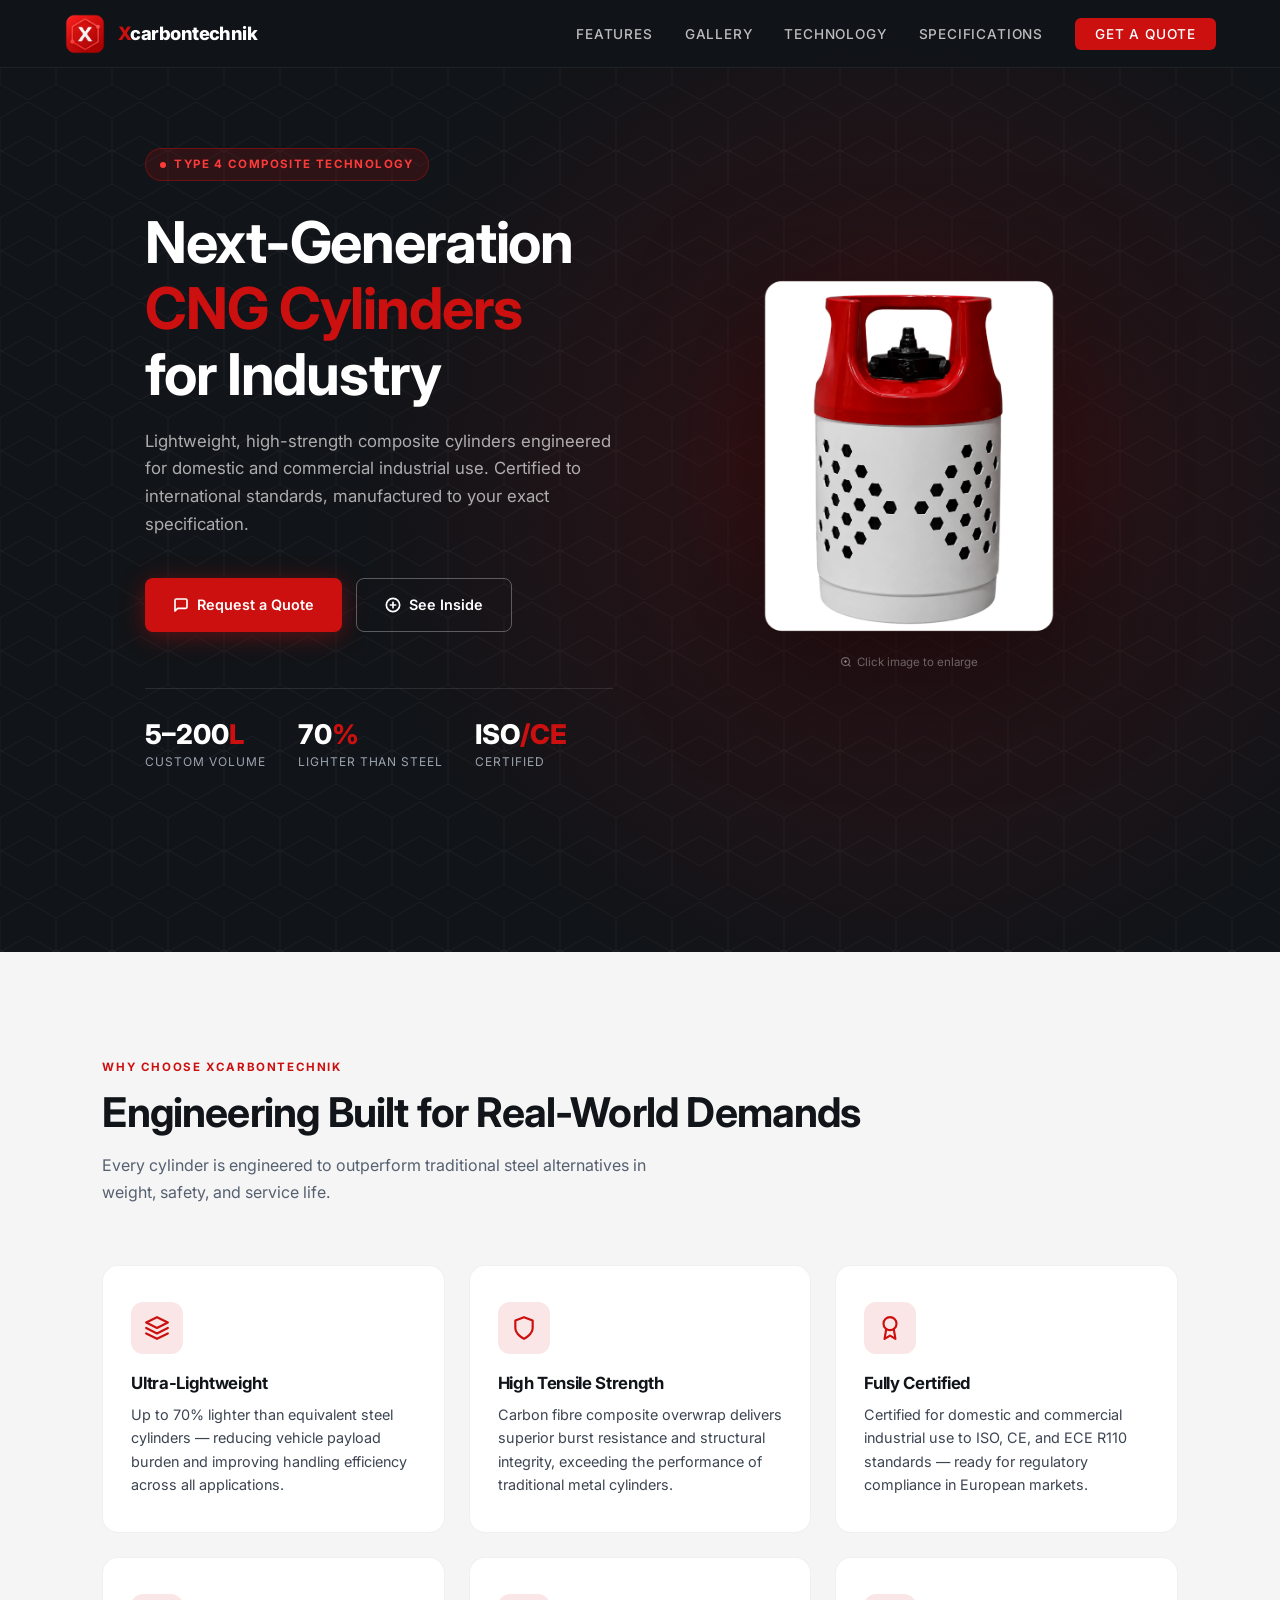
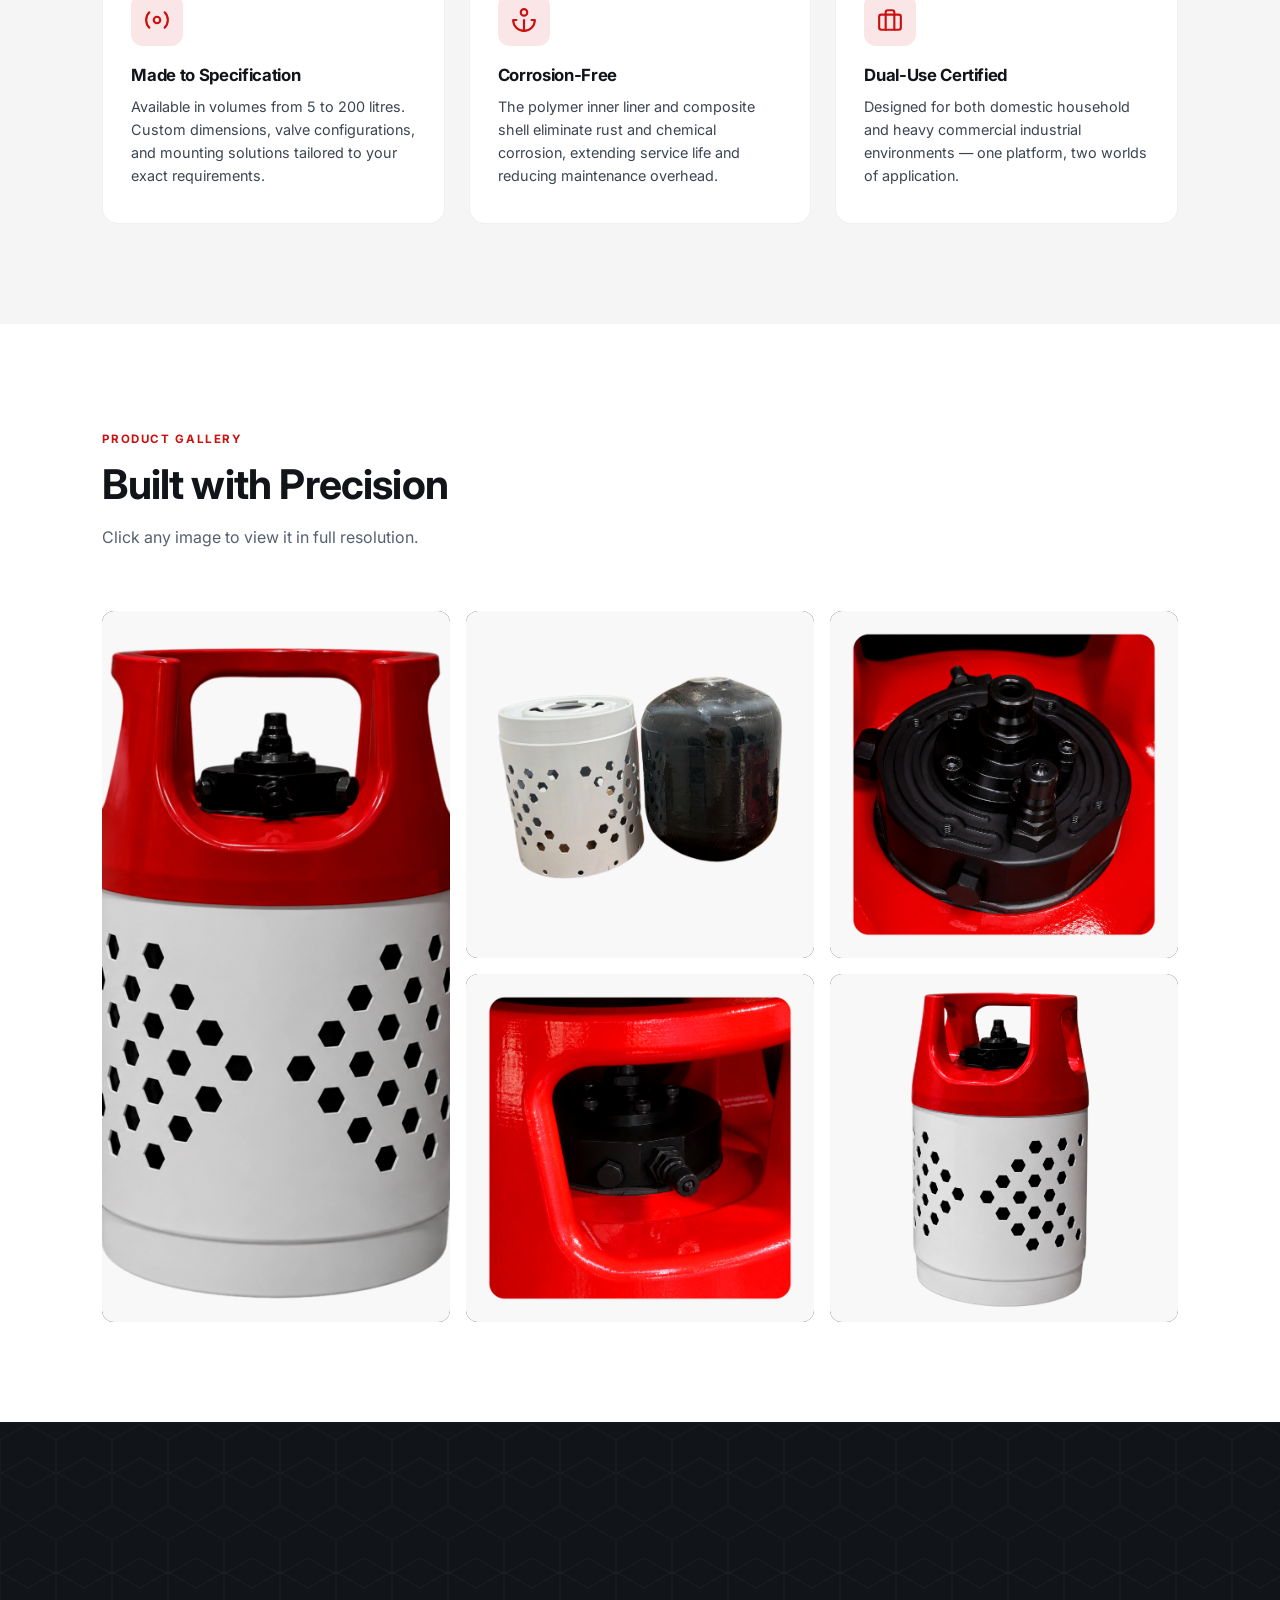
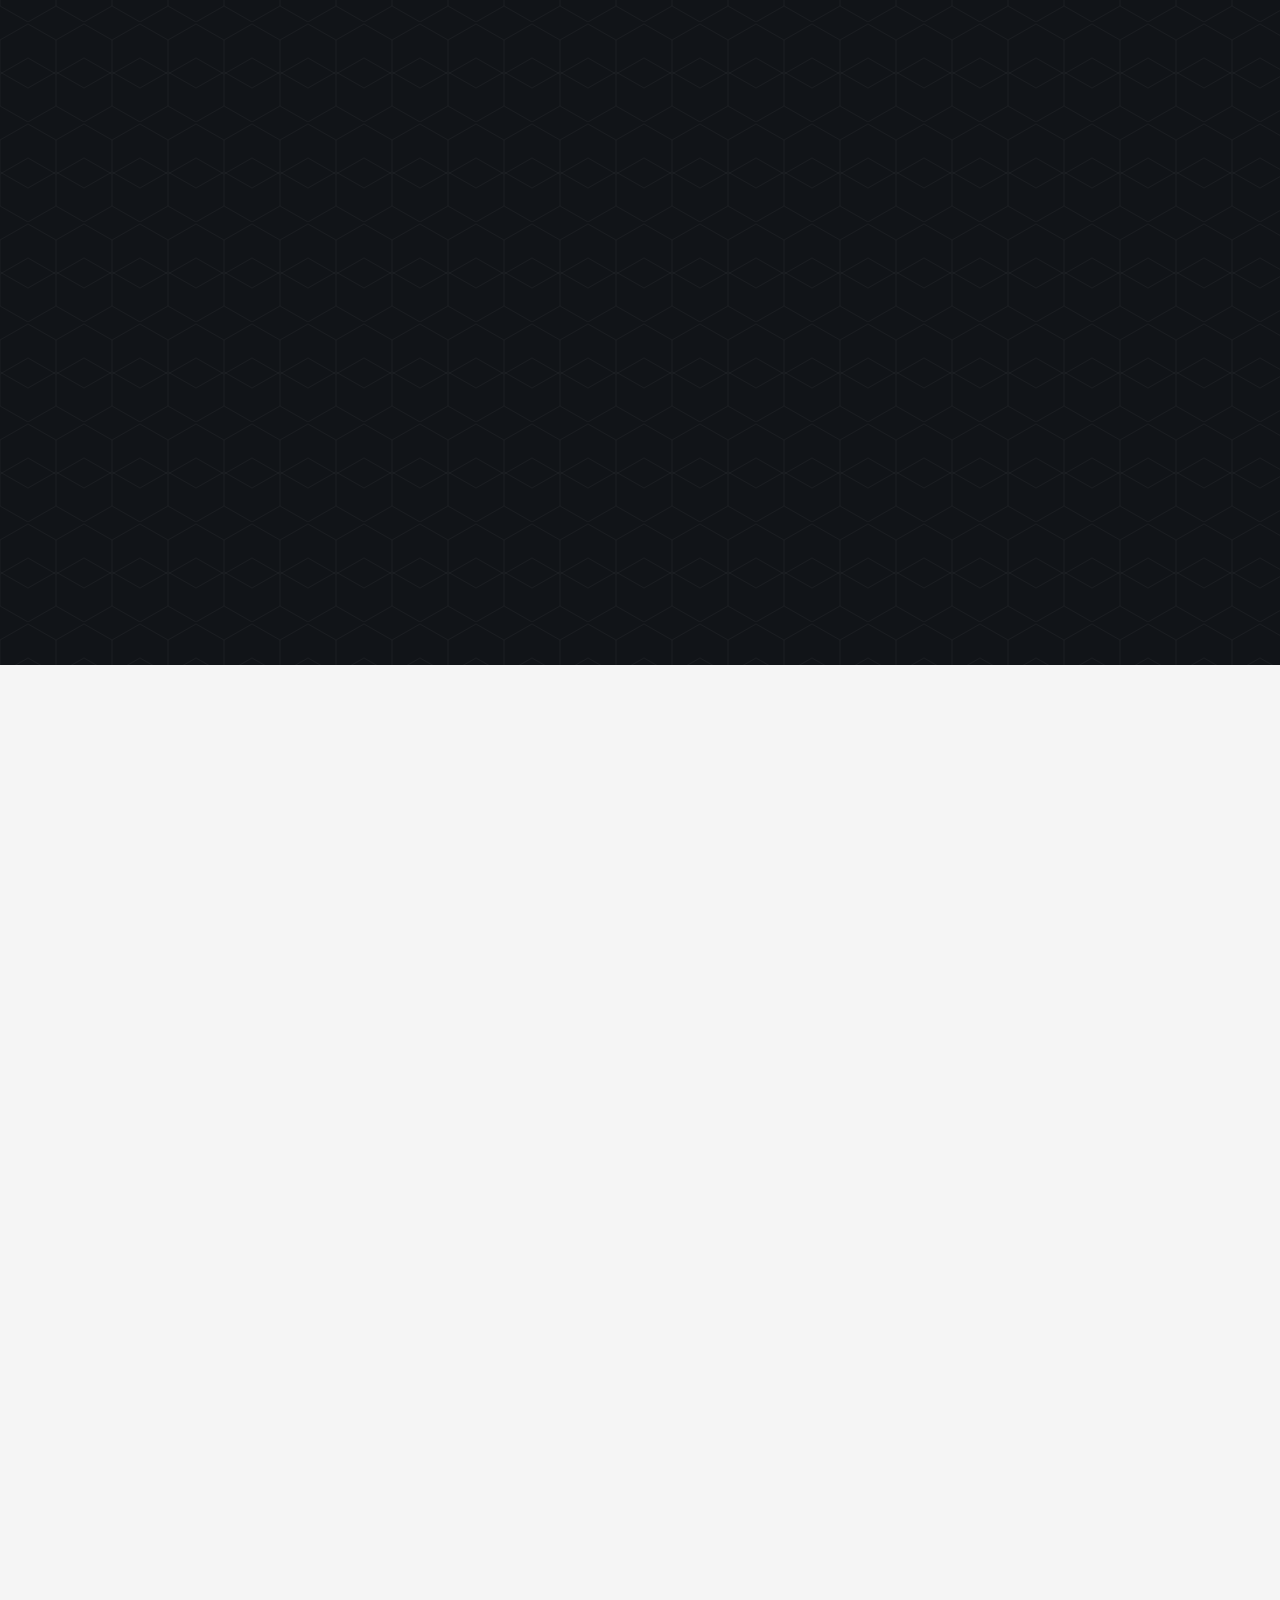
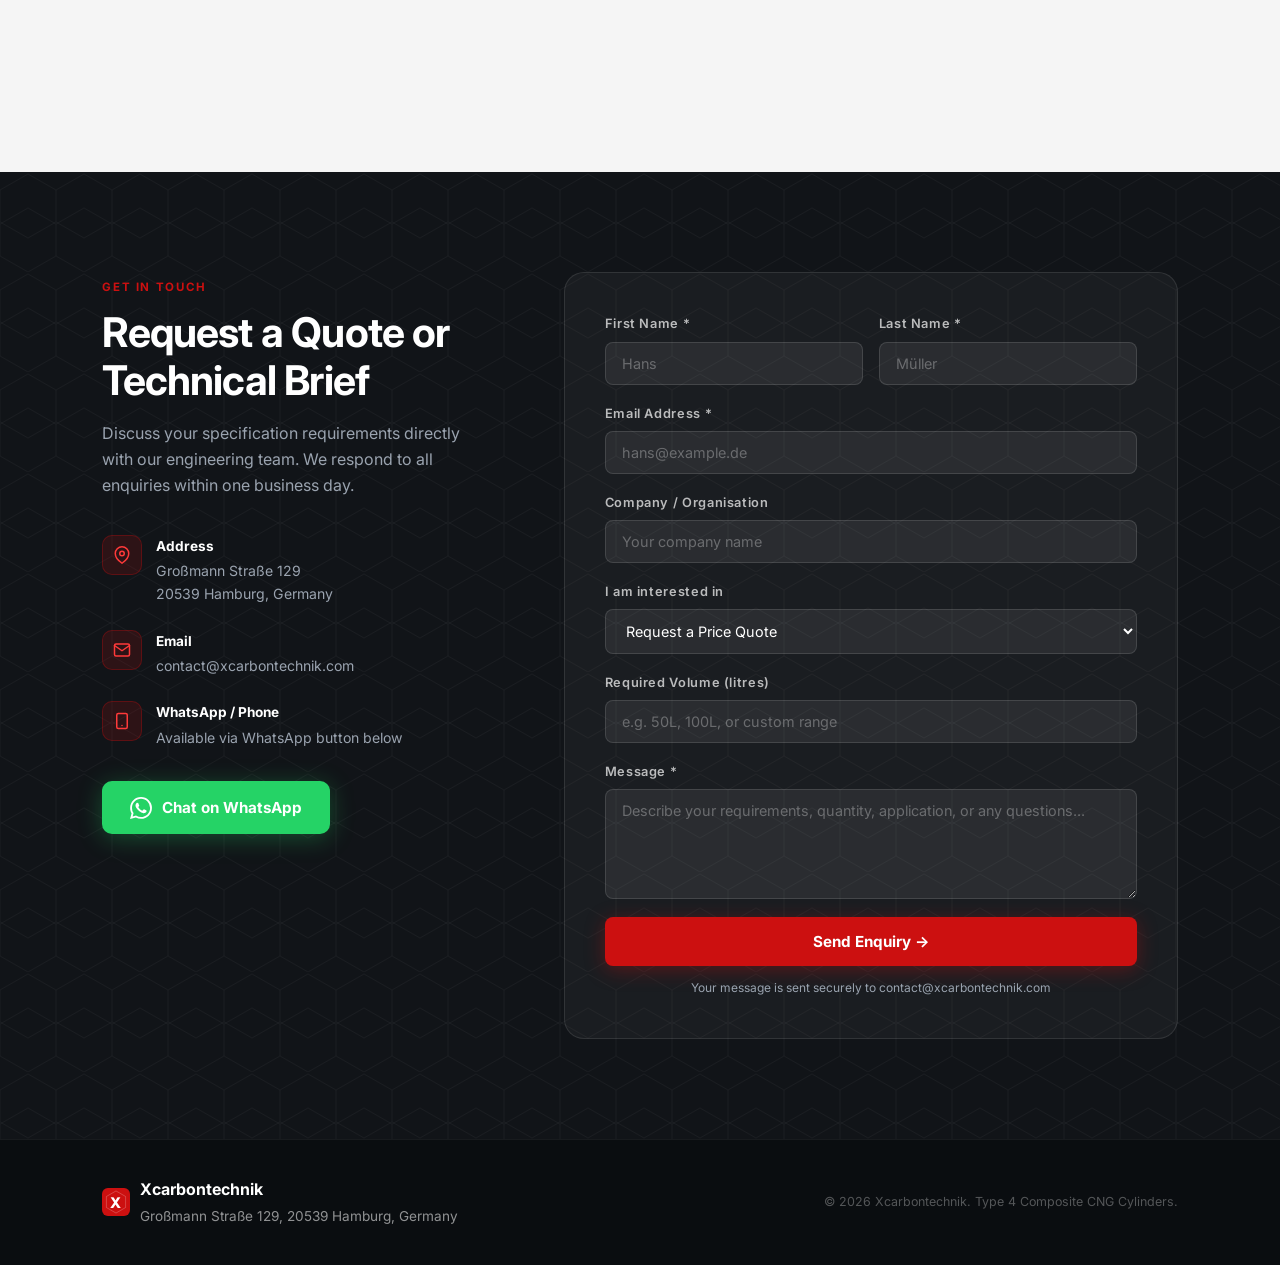
==== commit 95894b06: "Replace PNG image with WEBP format in index.html" ====
--- a/index.html
+++ b/index.html
@@ -73,7 +73,7 @@
   <div class="hero-visual">
     <div class="hero-glow"></div>
     <div class="hero-img-wrap gallery-trigger" data-index="0" title="Click to enlarge">
-      <img src="./image/cylinder_hero.png" alt="Xcarbontechnik Type 4 CNG Cylinder" loading="eager" />
+      <img src="./image/cylinder_hero.webp" alt="Xcarbontechnik Type 4 CNG Cylinder" loading="eager" />
       <div class="hero-img-hint">
         <svg width="12" height="12" viewBox="0 0 24 24" fill="none" stroke="currentColor" stroke-width="2.5"><circle cx="11" cy="11" r="8"/><line x1="21" y1="21" x2="16.65" y2="16.65"/><line x1="11" y1="8" x2="11" y2="14"/><line x1="8" y1="11" x2="14" y2="11"/></svg>
         Click image to enlarge
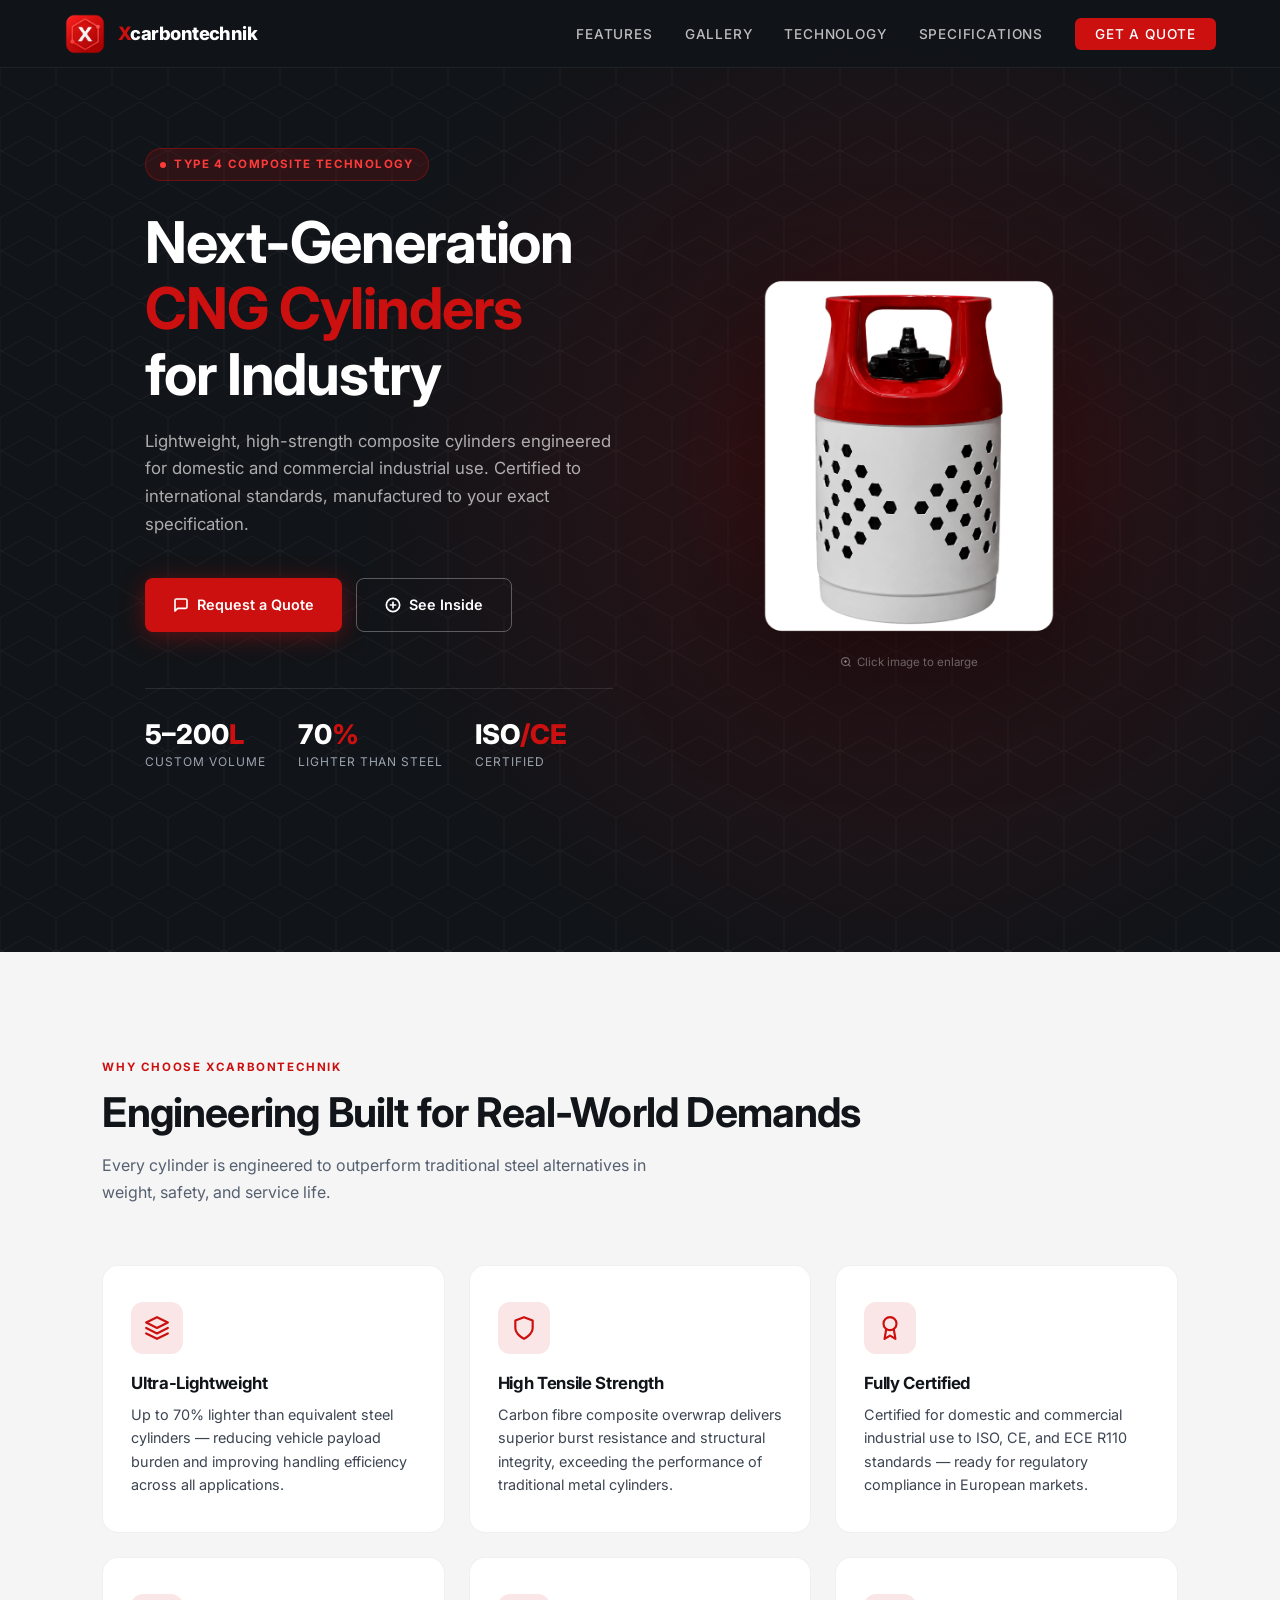
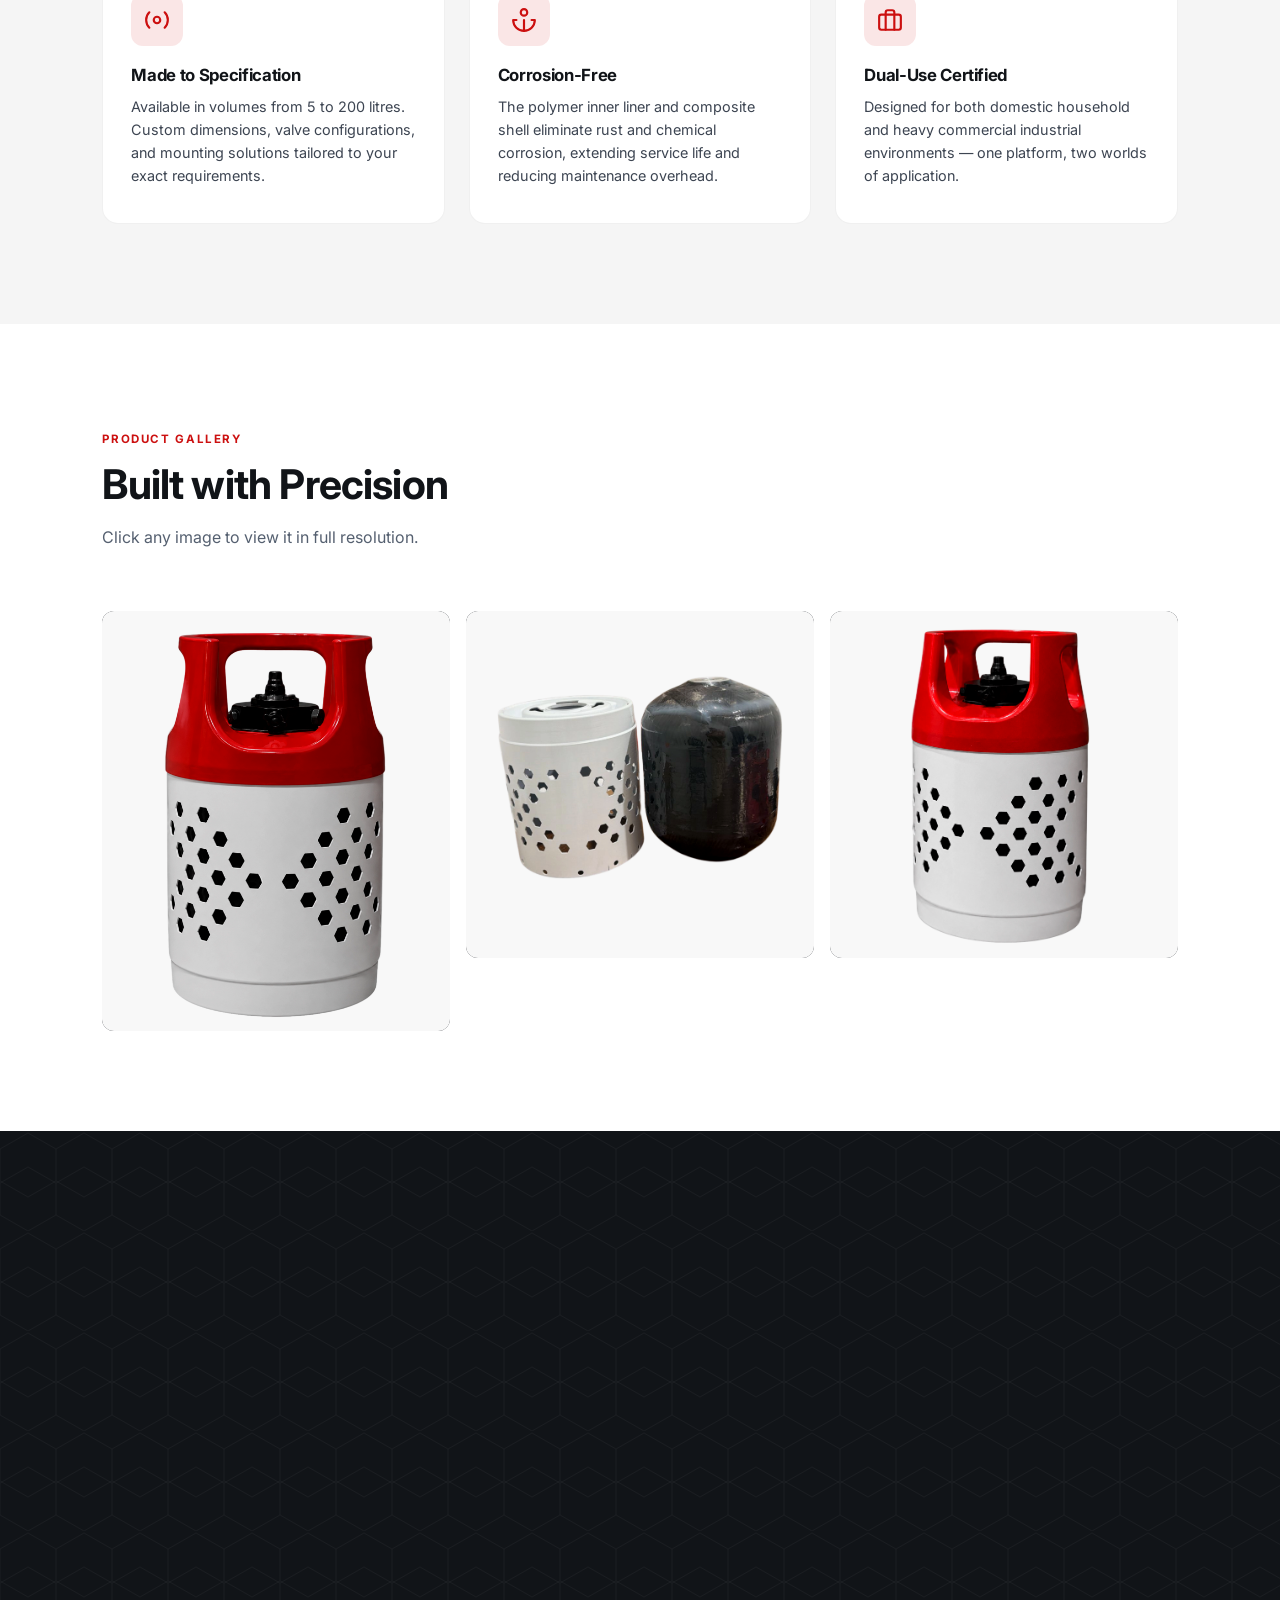
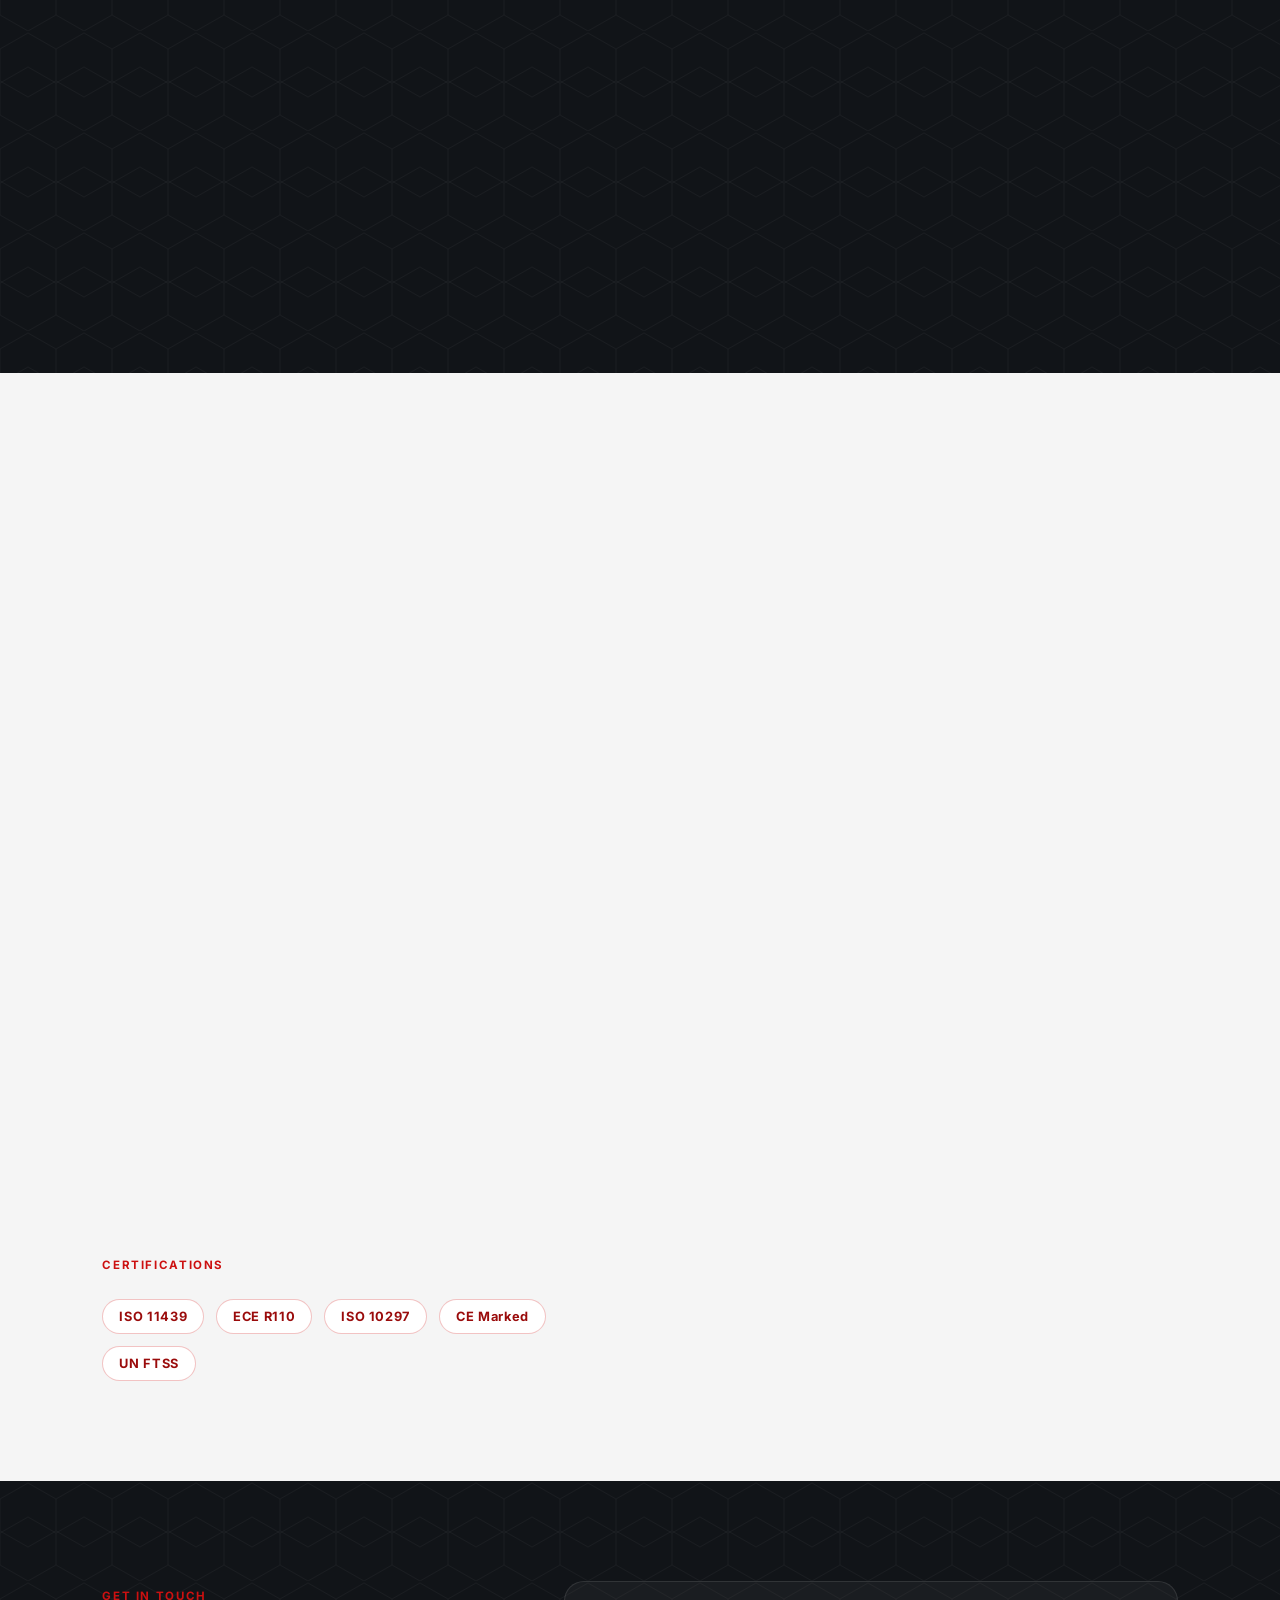
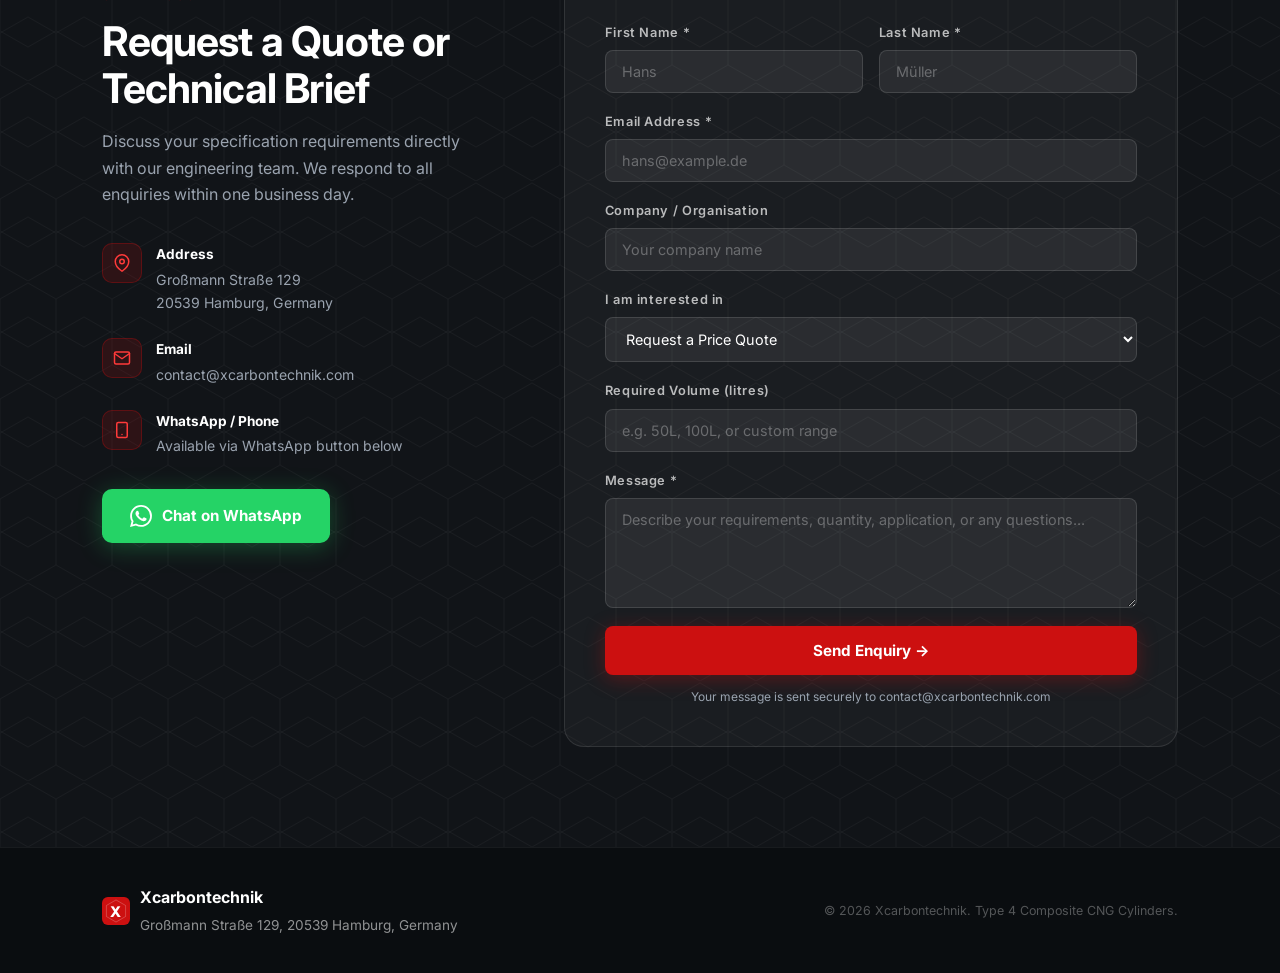
==== commit 6e209951: "Remove unused gallery items and update labels" ====
--- a/index.html
+++ b/index.html
@@ -145,24 +145,10 @@
         <span class="gallery-zoom-icon"><svg viewBox="0 0 24 24" fill="none" stroke="currentColor" stroke-width="2.5"><circle cx="11" cy="11" r="8"/><line x1="21" y1="21" x2="16.65" y2="16.65"/></svg></span>
       </div>
     </div>
-    <div class="gallery-item gallery-trigger" data-index="2">
-      <img src="./image/top_valve.webp" alt="Valve Assembly — Top View" loading="lazy" />
-      <div class="gallery-overlay">
-        <span class="gallery-overlay-label">Precision Valve Assembly</span>
-        <span class="gallery-zoom-icon"><svg viewBox="0 0 24 24" fill="none" stroke="currentColor" stroke-width="2.5"><circle cx="11" cy="11" r="8"/><line x1="21" y1="21" x2="16.65" y2="16.65"/></svg></span>
-      </div>
-    </div>
-    <div class="gallery-item gallery-trigger" data-index="3">
-      <img src="./image/side_valve.webp" alt="ISO 10297 Valve Close-up" loading="lazy" />
-      <div class="gallery-overlay">
-        <span class="gallery-overlay-label">ISO 10297 Valve Detail</span>
-        <span class="gallery-zoom-icon"><svg viewBox="0 0 24 24" fill="none" stroke="currentColor" stroke-width="2.5"><circle cx="11" cy="11" r="8"/><line x1="21" y1="21" x2="16.65" y2="16.65"/></svg></span>
-      </div>
-    </div>
     <div class="gallery-item gallery-trigger" data-index="4">
       <img src="./image/side_cylinder.webp" alt="CNG Cylinder in Field Use" loading="lazy" />
       <div class="gallery-overlay">
-        <span class="gallery-overlay-label">Field Application</span>
+        <span class="gallery-overlay-label">Side View</span>
         <span class="gallery-zoom-icon"><svg viewBox="0 0 24 24" fill="none" stroke="currentColor" stroke-width="2.5"><circle cx="11" cy="11" r="8"/><line x1="21" y1="21" x2="16.65" y2="16.65"/></svg></span>
       </div>
     </div>
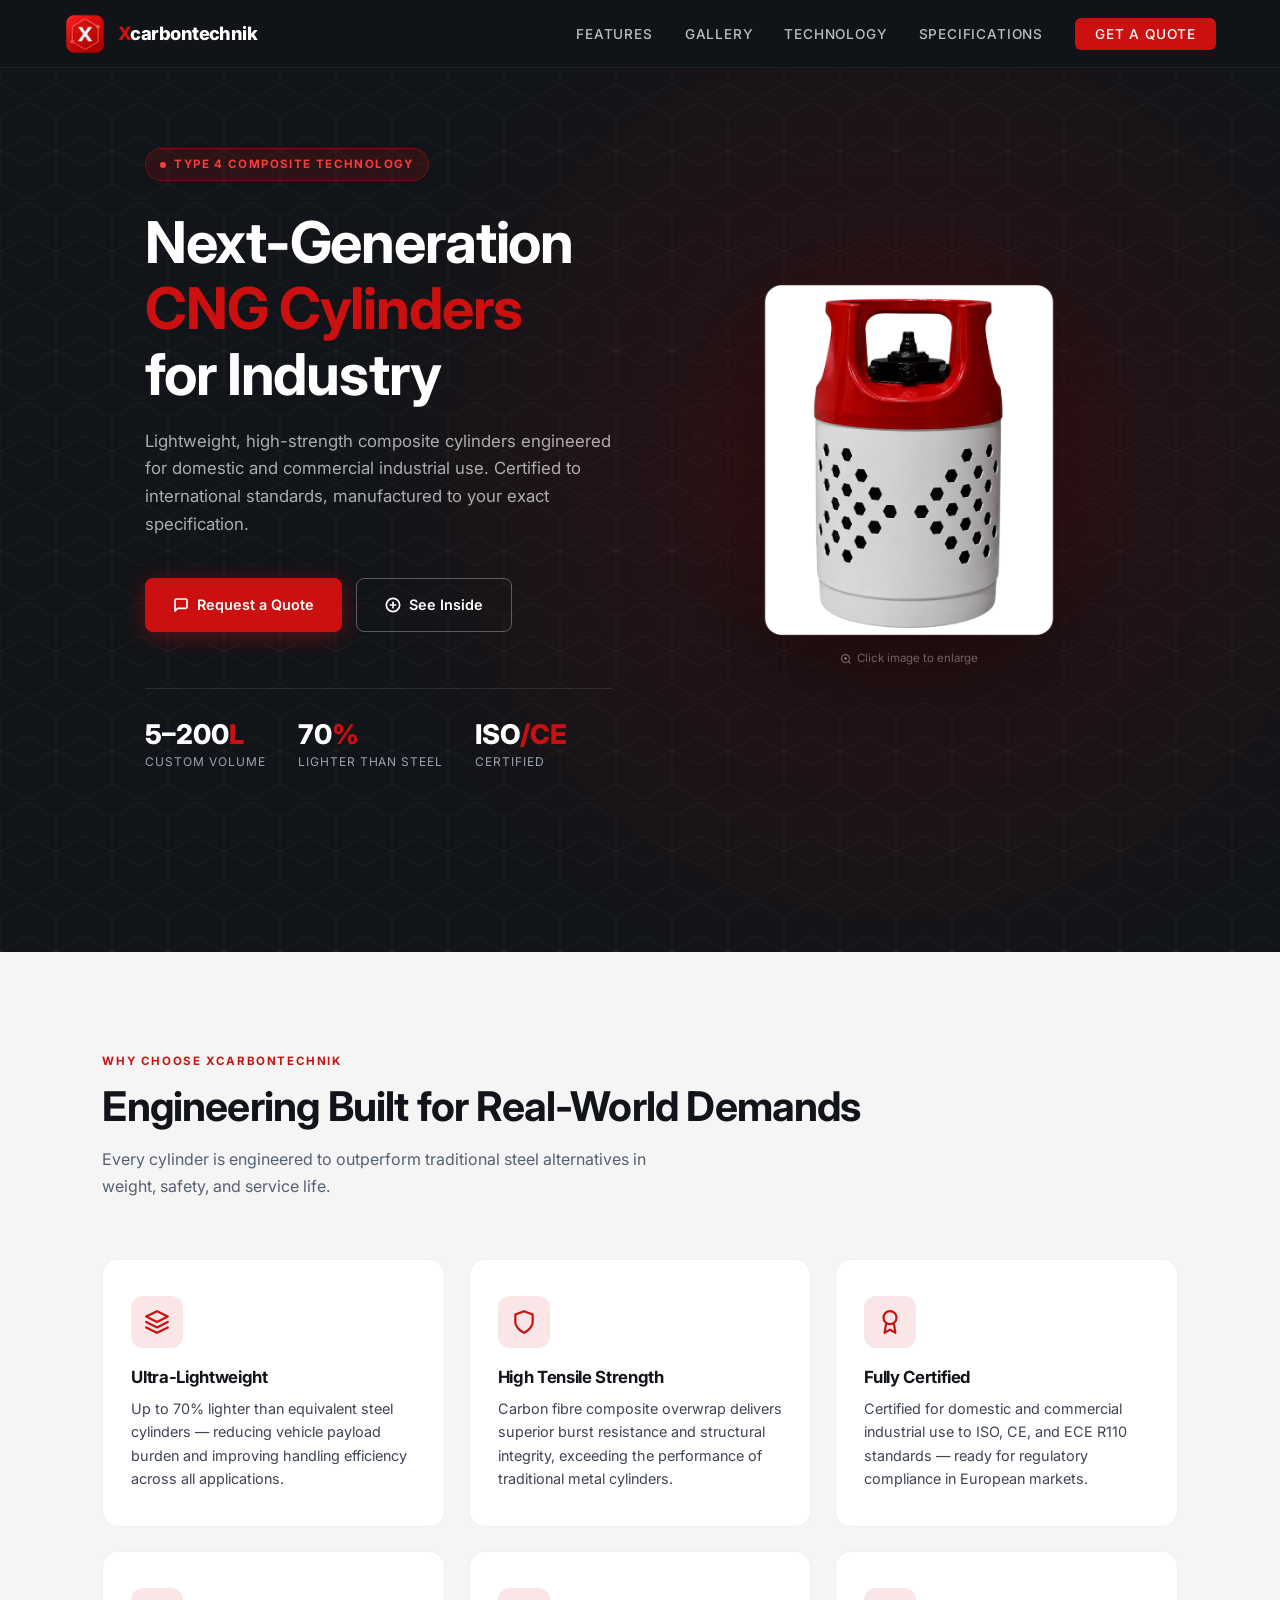
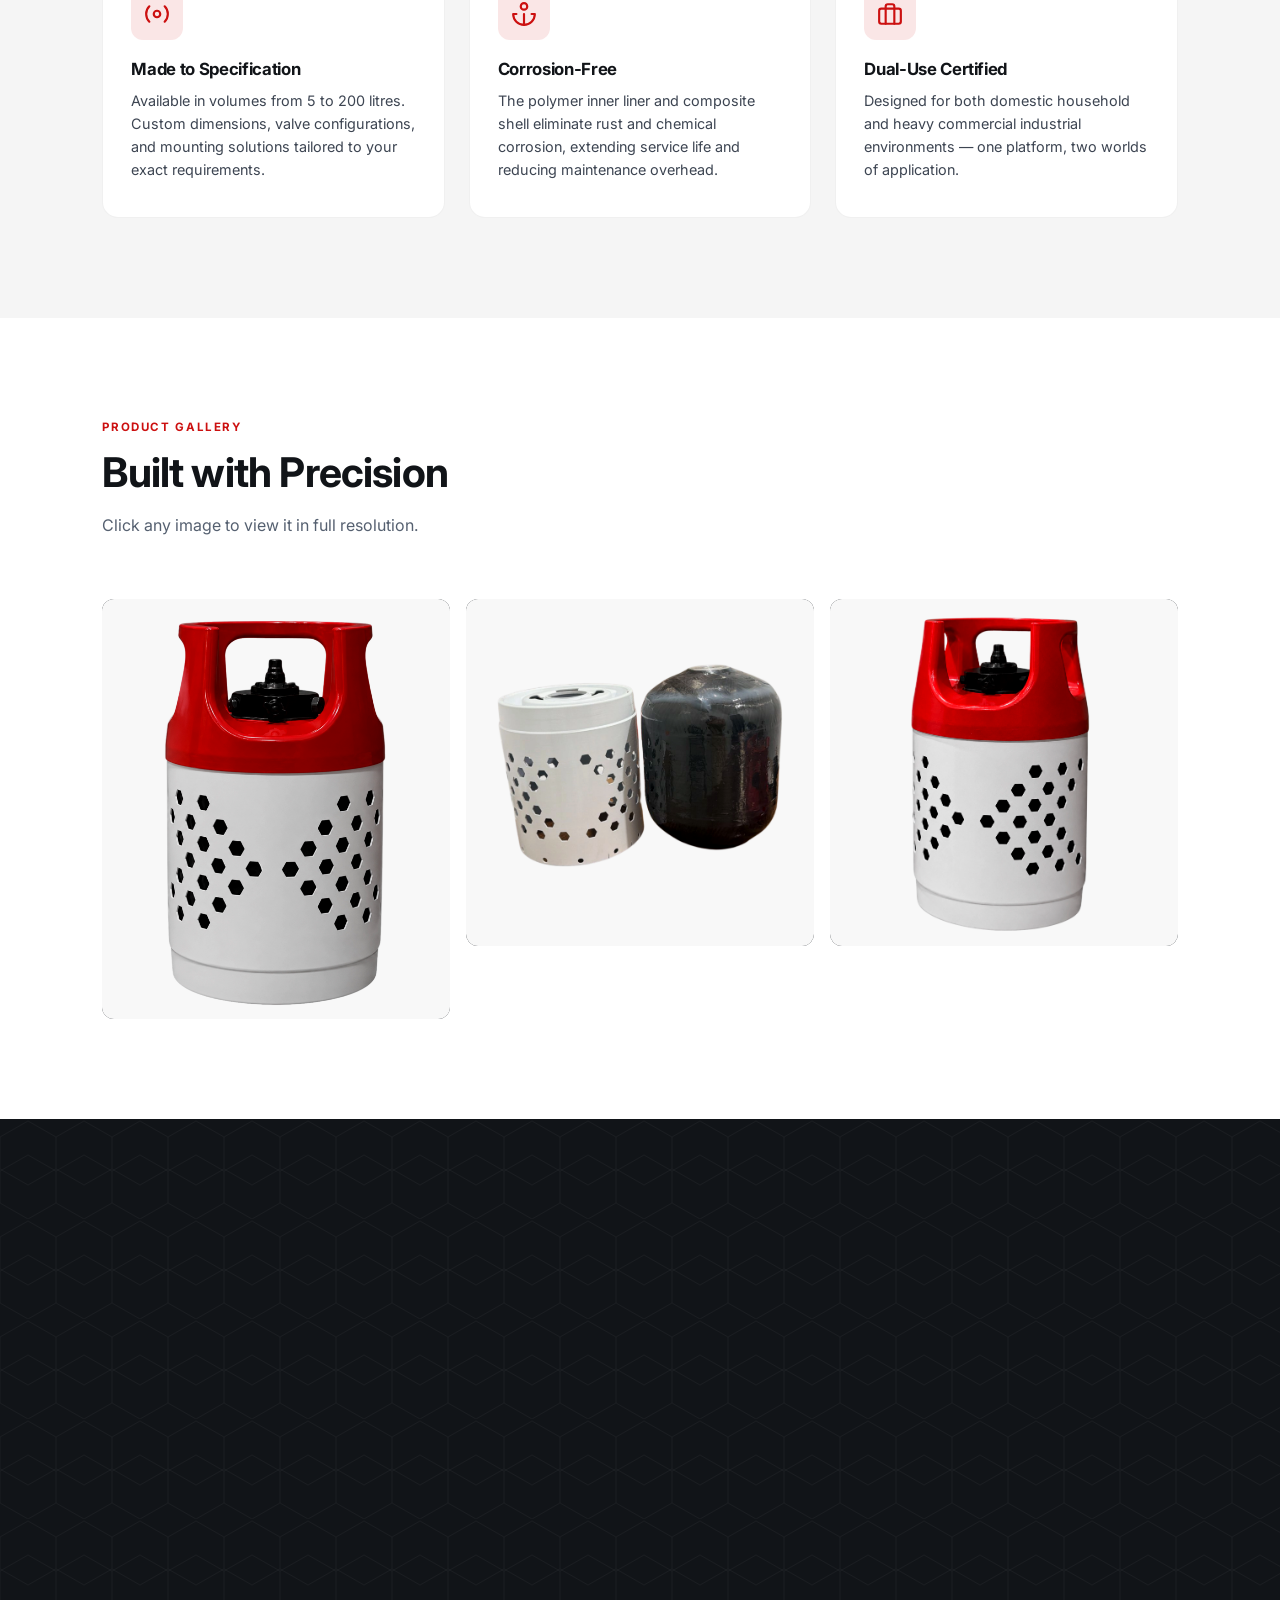
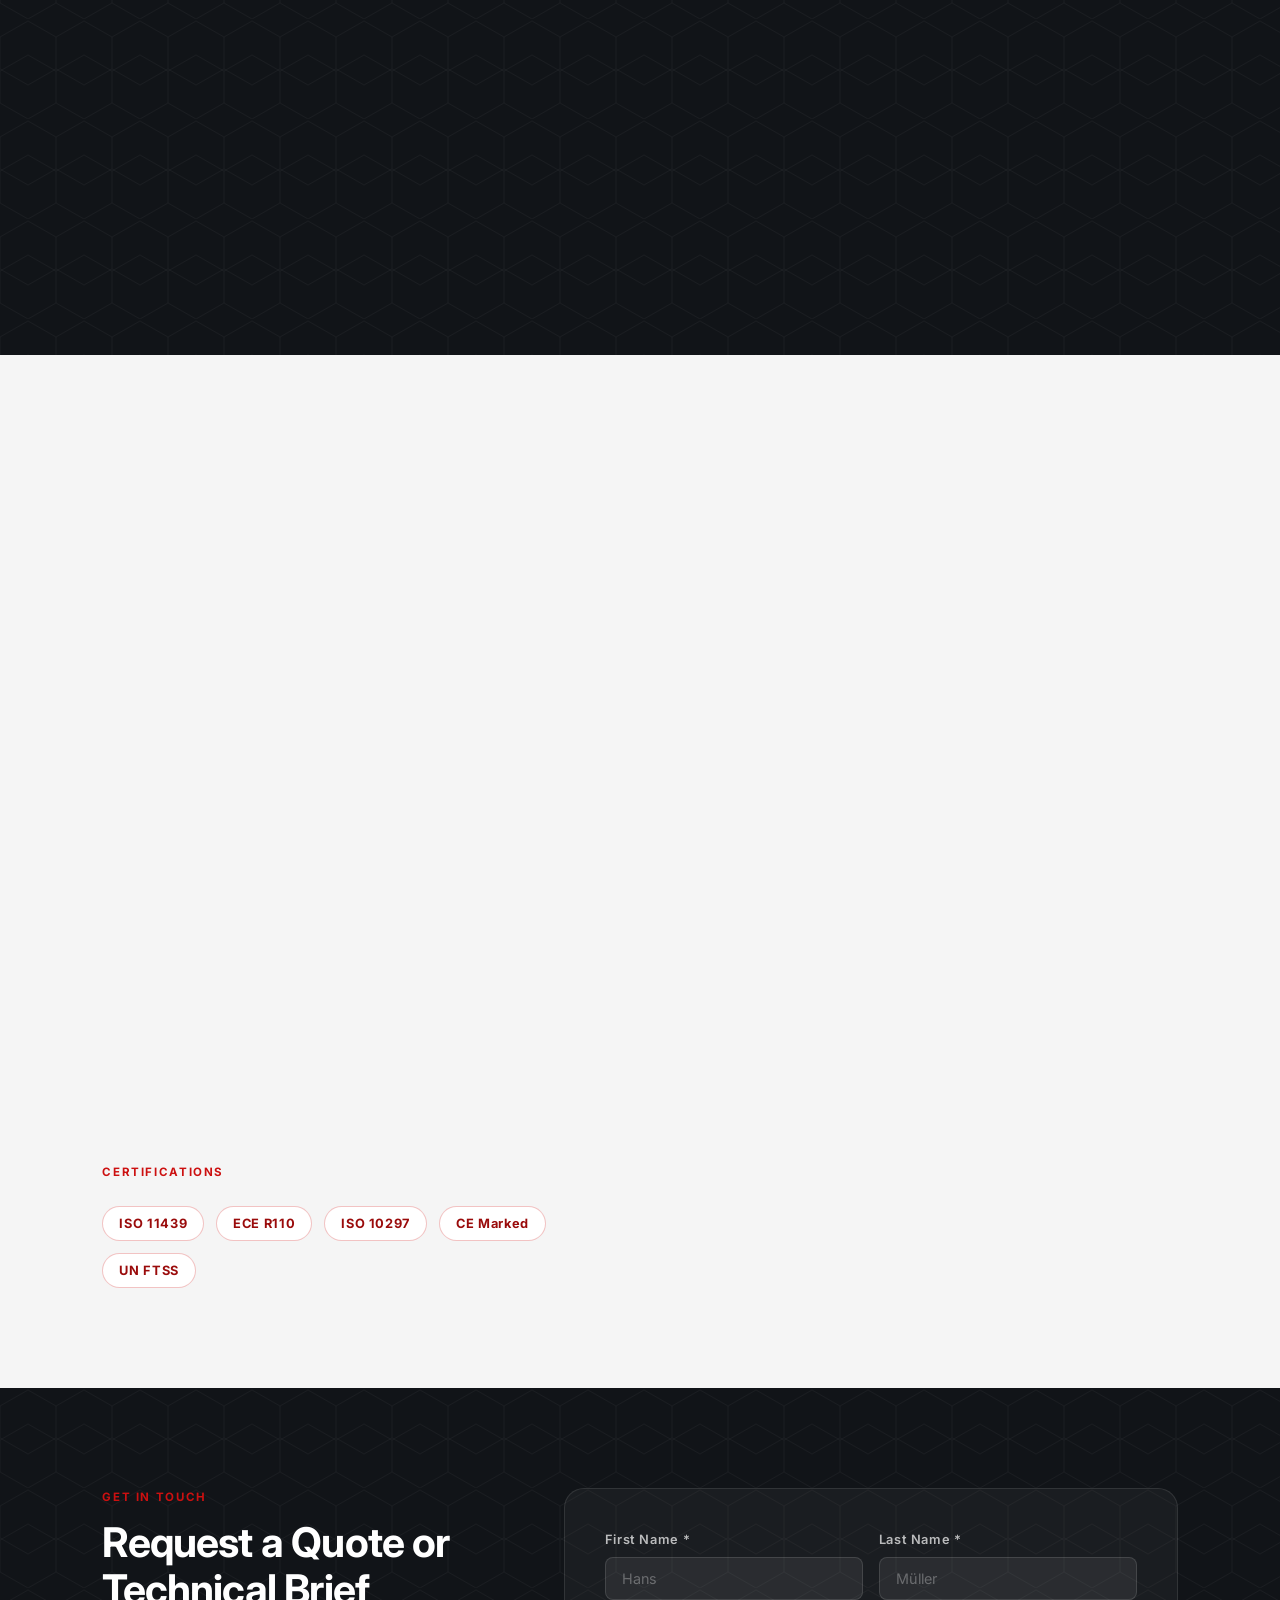
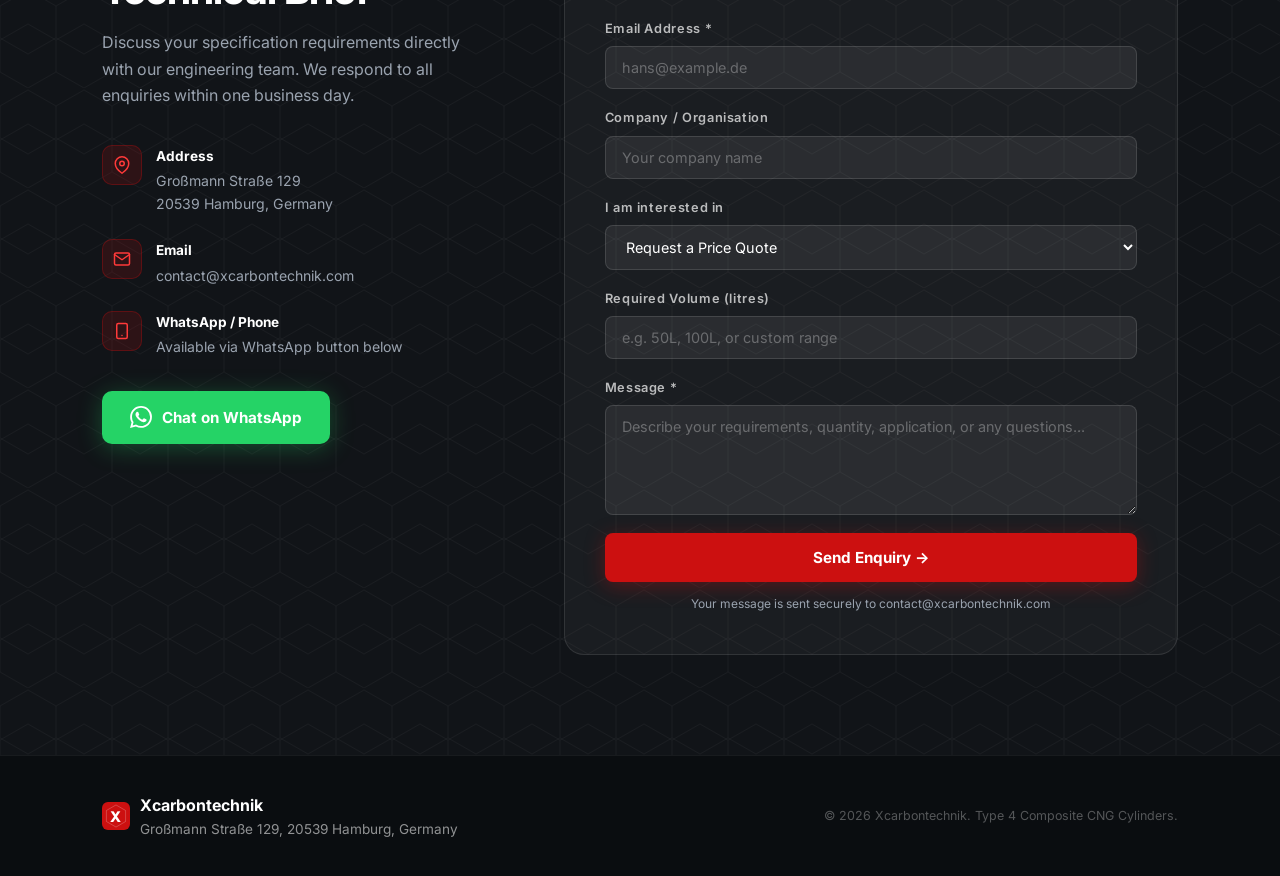
==== commit 1ed4e099: "Add maintenance mode redirection script" ====
--- a/index.html
+++ b/index.html
@@ -1,3 +1,11 @@
+<script src="config.js"></script>
+
+<script>
+if (MAINTENANCE_MODE) {
+  window.location.href = "maintenance.html";
+}
+</script>
+
 <!DOCTYPE html>
 <html lang="en">
 <head>
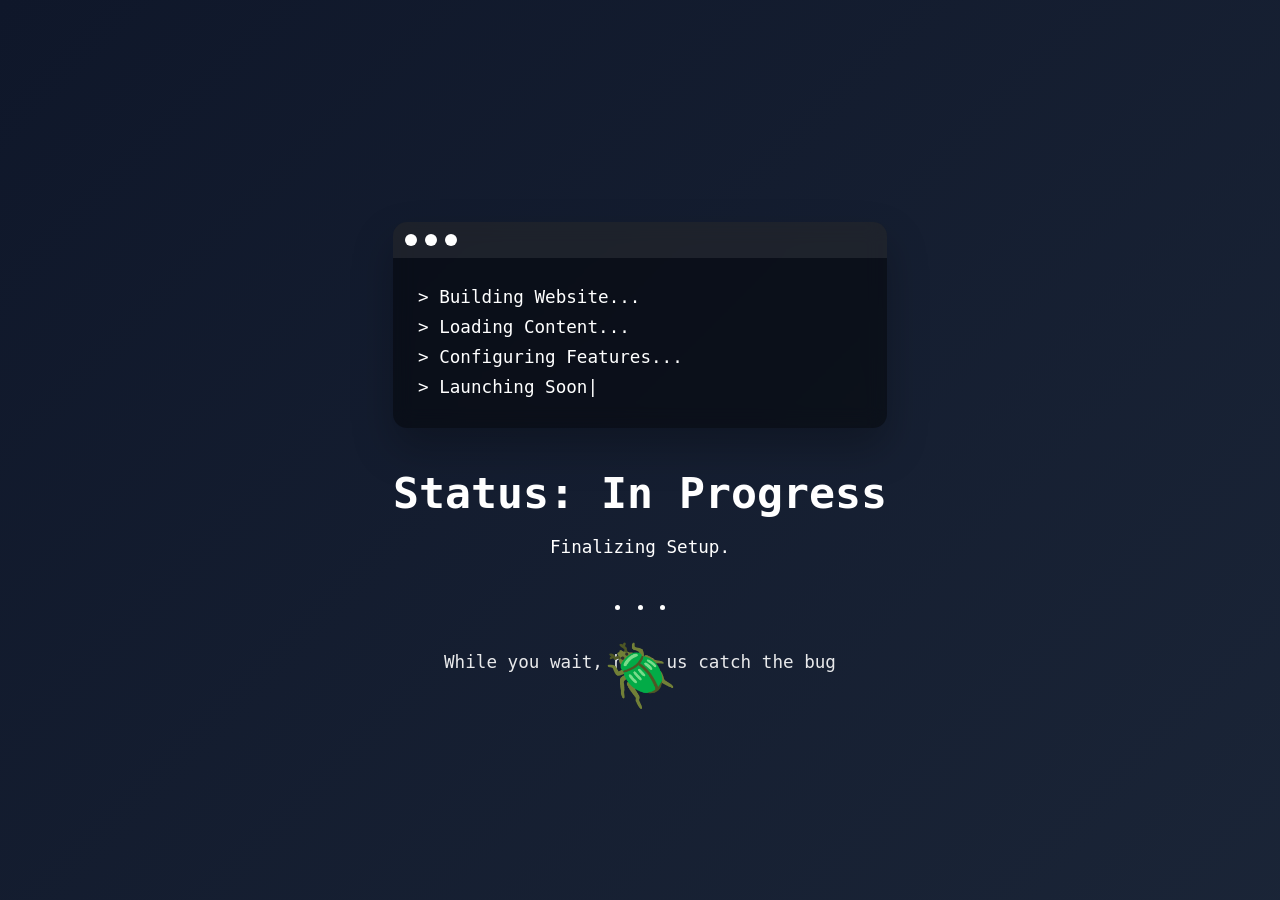
==== commit 0bf4c683: "Update website files" ====
--- a/index.html
+++ b/index.html
@@ -26,7 +26,7 @@
   <div class="nav-brand">
 
     <div class="nav-logo-image logo-trigger">
-      <img src="./image/xcarbon_logo_wbg.png" alt="Xcarbon Logo">
+      <img src="./images/xcarbon_logo_wbg.png" alt="Xcarbon Logo">
     </div>
 
     <a href="#hero" class="nav-logo-text">
@@ -53,7 +53,7 @@
 <!-- LOGO MODAL -->
 <div class="logo-modal" id="logoModal">
   <span class="logo-close">&times;</span>
-  <img class="logo-modal-content" id="logoModalImg" src="./image/xcarbon_logo_wbg.png" alt="Xcarbon Logo">
+  <img class="logo-modal-content" id="logoModalImg" src="./images/xcarbon_logo_wbg.png" alt="Xcarbon Logo">
 </div>
   
 <!-- HERO -->
@@ -81,7 +81,7 @@
   <div class="hero-visual">
     <div class="hero-glow"></div>
     <div class="hero-img-wrap gallery-trigger" data-index="0" title="Click to enlarge">
-      <img src="./image/cylinder_hero.webp" alt="Xcarbontechnik Type 4 CNG Cylinder" loading="eager" />
+      <img src="./images/cylinder_hero.webp" alt="Xcarbontechnik Type 4 CNG Cylinder" loading="eager" />
       <div class="hero-img-hint">
         <svg width="12" height="12" viewBox="0 0 24 24" fill="none" stroke="currentColor" stroke-width="2.5"><circle cx="11" cy="11" r="8"/><line x1="21" y1="21" x2="16.65" y2="16.65"/><line x1="11" y1="8" x2="11" y2="14"/><line x1="8" y1="11" x2="14" y2="11"/></svg>
         Click image to enlarge
@@ -140,21 +140,21 @@
   </div>
   <div class="gallery-grid stagger" id="gallery-grid">
     <div class="gallery-item gallery-trigger" data-index="0">
-      <img src="./image/front_cylinder.webp" alt="Type 4 CNG Cylinder — Full View" loading="lazy" />
+      <img src="./images/front_cylinder.webp" alt="Type 4 CNG Cylinder — Full View" loading="lazy" />
       <div class="gallery-overlay">
         <span class="gallery-overlay-label">Full Cylinder View</span>
         <span class="gallery-zoom-icon"><svg viewBox="0 0 24 24" fill="none" stroke="currentColor" stroke-width="2.5"><circle cx="11" cy="11" r="8"/><line x1="21" y1="21" x2="16.65" y2="16.65"/></svg></span>
       </div>
     </div>
     <div class="gallery-item gallery-trigger" data-index="1">
-      <img src="./image/shell_and_liner.webp" alt="Cylinder Outer Shell and Inner Liner" loading="lazy" />
+      <img src="./images/shell_and_liner.webp" alt="Cylinder Outer Shell and Inner Liner" loading="lazy" />
       <div class="gallery-overlay">
         <span class="gallery-overlay-label">Outer Shell &amp; Inner Liner</span>
         <span class="gallery-zoom-icon"><svg viewBox="0 0 24 24" fill="none" stroke="currentColor" stroke-width="2.5"><circle cx="11" cy="11" r="8"/><line x1="21" y1="21" x2="16.65" y2="16.65"/></svg></span>
       </div>
     </div>
     <div class="gallery-item gallery-trigger" data-index="4">
-      <img src="./image/side_cylinder.webp" alt="CNG Cylinder in Field Use" loading="lazy" />
+      <img src="./images/side_cylinder.webp" alt="CNG Cylinder in Field Use" loading="lazy" />
       <div class="gallery-overlay">
         <span class="gallery-overlay-label">Side View</span>
         <span class="gallery-zoom-icon"><svg viewBox="0 0 24 24" fill="none" stroke="currentColor" stroke-width="2.5"><circle cx="11" cy="11" r="8"/><line x1="21" y1="21" x2="16.65" y2="16.65"/></svg></span>
@@ -167,7 +167,7 @@
 <section id="cutaway" class="section-dark">
   <div class="cutaway-layout">
     <div class="cutaway-svg-wrap reveal">
-      <svg viewBox="0 0 320 480" fill="none" xmlns="http://www.w3.org/2000/svg" role="img" aria-label="Cross-section of a Type 4 CNG composite cylinder">
+      <svg viewBox="0 0 320 480" fill="none" xmlns="http://www.w3.org/2000/svg" role="img" aria-label="Cross-section of a Type 4 CNG composite cylinder" overflow="visible" preserveAspectRatio="xMidYMid meet">
         <defs>
           <pattern id="carbonPat" x="0" y="0" width="8" height="8" patternUnits="userSpaceOnUse">
             <rect width="8" height="8" fill="#1a1a1a"/><rect x="0" y="0" width="4" height="4" fill="#222"/>
@@ -239,7 +239,8 @@
         </g>
         <!-- Divider line -->
         <line x1="160" y1="44" x2="160" y2="440" stroke="rgba(255,255,255,0.55)" stroke-width="1.5" stroke-dasharray="4 3"/>
-        <text x="163" y="60" font-family="Inter,Arial" font-size="8" fill="rgba(255,255,255,0.55)" font-weight="600">CROSS-SECTION</text>
+        <line x1="160" y1="60" x2="78" y2="60" stroke="rgba(255,255,255,0.55)" stroke-width="1.2" stroke-dasharray="4 2"/>
+        <text x="14" y="56" font-family="Inter,Arial" font-size="8" fill="rgba(255,255,255,0.55)" font-weight="600" text-anchor="start">CROSS-SECTION</text>
         <!-- Valve -->
         <ellipse cx="160" cy="44" rx="22" ry="8" fill="#3a3a3a"/>
         <ellipse cx="160" cy="40" rx="18" ry="6.5" fill="#2a2a2a"/>
@@ -252,18 +253,18 @@
         <!-- Foot ring -->
         <path d="M 100 400 Q 100 420 160 422 Q 220 420 220 400" fill="#bbb" opacity="0.85"/>
         <!-- Labels left -->
-        <line x1="127" y1="256" x2="52" y2="235" stroke="#7ab8f5" stroke-width="1" opacity="0.8" stroke-dasharray="3 2"/>
-        <text x="6" y="232" font-family="Inter,Arial" font-size="9.5" fill="#7ab8f5" font-weight="700">CNG GAS</text>
-        <text x="6" y="243" font-family="Inter,Arial" font-size="7.5" fill="#7ab8f5" opacity="0.7">Pressurised interior</text>
-        <line x1="116" y1="310" x2="50" y2="300" stroke="#e8edf5" stroke-width="1" opacity="0.8" stroke-dasharray="3 2"/>
-        <text x="6" y="297" font-family="Inter,Arial" font-size="9.5" fill="#e8edf5" font-weight="700">POLYMER LINER</text>
-        <text x="6" y="308" font-family="Inter,Arial" font-size="7.5" fill="#e8edf5" opacity="0.7">HDPE / Nylon inner shell</text>
-        <line x1="105" y1="355" x2="52" y2="345" stroke="#c8d8f0" stroke-width="1" opacity="0.8" stroke-dasharray="3 2"/>
-        <text x="6" y="342" font-family="Inter,Arial" font-size="9.5" fill="#c8d8f0" font-weight="700">GLASS FIBRE</text>
-        <text x="6" y="353" font-family="Inter,Arial" font-size="7.5" fill="#c8d8f0" opacity="0.7">Transition layer</text>
-        <line x1="93" y1="380" x2="48" y2="375" stroke="#888" stroke-width="1" opacity="0.8" stroke-dasharray="3 2"/>
-        <text x="6" y="372" font-family="Inter,Arial" font-size="9.5" fill="#aaa" font-weight="700">CARBON FIBRE</text>
-        <text x="6" y="383" font-family="Inter,Arial" font-size="7.5" fill="#aaa" opacity="0.7">Composite overwrap</text>
+        <line x1="127" y1="256" x2="70" y2="235" stroke="#7ab8f5" stroke-width="1" opacity="0.8" stroke-dasharray="3 2"/>
+        <text x="14" y="232" font-family="Inter,Arial" font-size="9.5" fill="#7ab8f5" font-weight="700">CNG GAS</text>
+        <text x="14" y="243" font-family="Inter,Arial" font-size="7.5" fill="#7ab8f5" opacity="0.7">Pressurised interior</text>
+        <line x1="116" y1="310" x2="70" y2="300" stroke="#e8edf5" stroke-width="1" opacity="0.8" stroke-dasharray="3 2"/>
+        <text x="14" y="297" font-family="Inter,Arial" font-size="9.5" fill="#e8edf5" font-weight="700">POLYMER LINER</text>
+        <text x="14" y="308" font-family="Inter,Arial" font-size="7.5" fill="#e8edf5" opacity="0.7">HDPE / Nylon inner shell</text>
+        <line x1="105" y1="355" x2="70" y2="345" stroke="#c8d8f0" stroke-width="1" opacity="0.8" stroke-dasharray="3 2"/>
+        <text x="14" y="342" font-family="Inter,Arial" font-size="9.5" fill="#c8d8f0" font-weight="700">GLASS FIBRE</text>
+        <text x="14" y="353" font-family="Inter,Arial" font-size="7.5" fill="#c8d8f0" opacity="0.7">Transition layer</text>
+        <line x1="93" y1="380" x2="70" y2="375" stroke="#888" stroke-width="1" opacity="0.8" stroke-dasharray="3 2"/>
+        <text x="14" y="372" font-family="Inter,Arial" font-size="9.5" fill="#aaa" font-weight="700">CARBON FIBRE</text>
+        <text x="14" y="383" font-family="Inter,Arial" font-size="7.5" fill="#aaa" opacity="0.7">Composite overwrap</text>
         <!-- Labels right -->
         <line x1="230" y1="160" x2="270" y2="150" stroke="#FF8080" stroke-width="1" opacity="0.8" stroke-dasharray="3 2"/>
         <text x="272" y="148" font-family="Inter,Arial" font-size="9.5" fill="#FF8080" font-weight="700">OUTER COATING</text>
@@ -271,9 +272,9 @@
         <line x1="178" y1="30" x2="270" y2="55" stroke="#e6b020" stroke-width="1" opacity="0.8" stroke-dasharray="3 2"/>
         <text x="272" y="52" font-family="Inter,Arial" font-size="9.5" fill="#e6b020" font-weight="700">VALVE ASSEMBLY</text>
         <text x="272" y="63" font-family="Inter,Arial" font-size="7.5" fill="#e6b020" opacity="0.7">ISO 10297 certified</text>
-        <rect x="206" y="270" width="72" height="28" rx="5" fill="rgba(204,16,16,0.2)" stroke="rgba(204,16,16,0.5)" stroke-width="1"/>
-        <text x="242" y="287" font-family="Inter,Arial" font-size="10" fill="#FF6060" font-weight="800" text-anchor="middle">TYPE 4</text>
-        <text x="242" y="298" font-family="Inter,Arial" font-size="7" fill="#FF6060" opacity="0.7" text-anchor="middle">COMPOSITE CYLINDER</text>
+        <rect x="206" y="118" width="72" height="28" rx="5" fill="rgba(204,16,16,0.2)" stroke="rgba(204,16,16,0.5)" stroke-width="1"/>
+        <text x="242" y="133" font-family="Inter,Arial" font-size="10" fill="#FF6060" font-weight="800" text-anchor="middle">TYPE 4</text>
+        <text x="242" y="145" font-family="Inter,Arial" font-size="7" fill="#FF6060" opacity="0.7" text-anchor="middle">COMPOSITE CYLINDER</text>
       </svg>
     </div>
     <div class="cutaway-content reveal">
--- a/style.css
+++ b/style.css
@@ -205,7 +205,7 @@
   content: '';
   position: absolute;
   inset: 0;
-  background: radial-gradient(ellipse 60% 80% at 70% 50%, rgba(204,16,16,0.18) 0%, transparent 70%);
+  background: radial-gradient(ellipse 60% 80% at 70% 50%, rgba(26, 23, 23, 0.18) 0%, transparent 70%);
   pointer-events: none;
 }
 
@@ -220,7 +220,7 @@
   align-items: center;
   gap: 8px;
   background: rgba(204,16,16,0.15);
-  border: 1px solid rgba(204,16,16,0.4);
+  border: 1px solid rgba(204, 67, 67, 0.4);
   color: var(--red-light);
   font-size: 0.72rem;
   font-weight: 700;
@@ -545,8 +545,9 @@
 
 .cutaway-svg-wrap svg {
   width: 100%;
-  max-width: 380px;
-  filter: drop-shadow(0 20px 60px rgba(204,16,16,0.25));
+  max-width: 420px;
+  overflow: visible;
+  filter: drop-shadow(0 20px 60px  rgba(26, 23, 23, 0.18));
 }
 
 .layer-list {
@@ -765,7 +766,7 @@
 .form-group select:focus,
 .form-group textarea:focus {
   border-color: var(--red);
-  background: rgba(255,255,255,0.1);
+  background:  rgba(26, 23, 23, 0.18);
 }
 .form-group select option { background: var(--carbon-mid); }
 .form-group textarea { resize: vertical; min-height: 110px; }
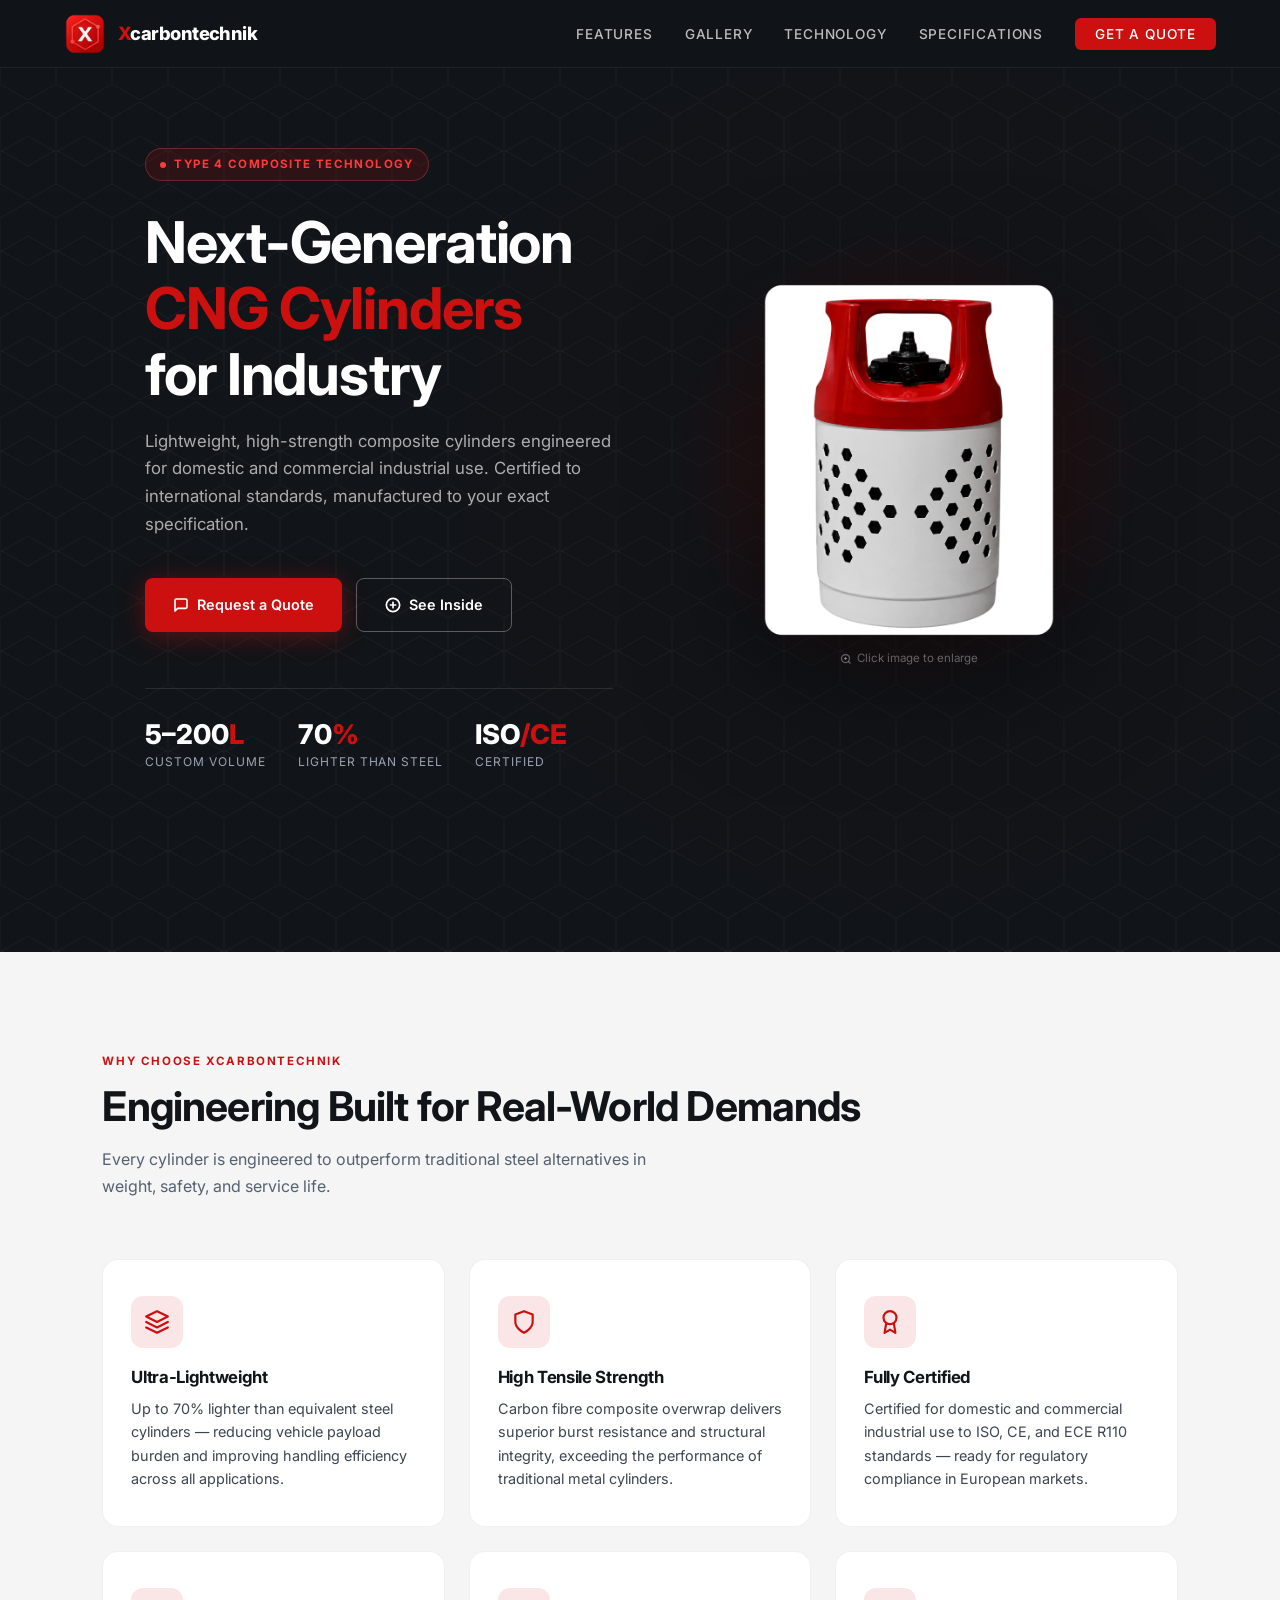
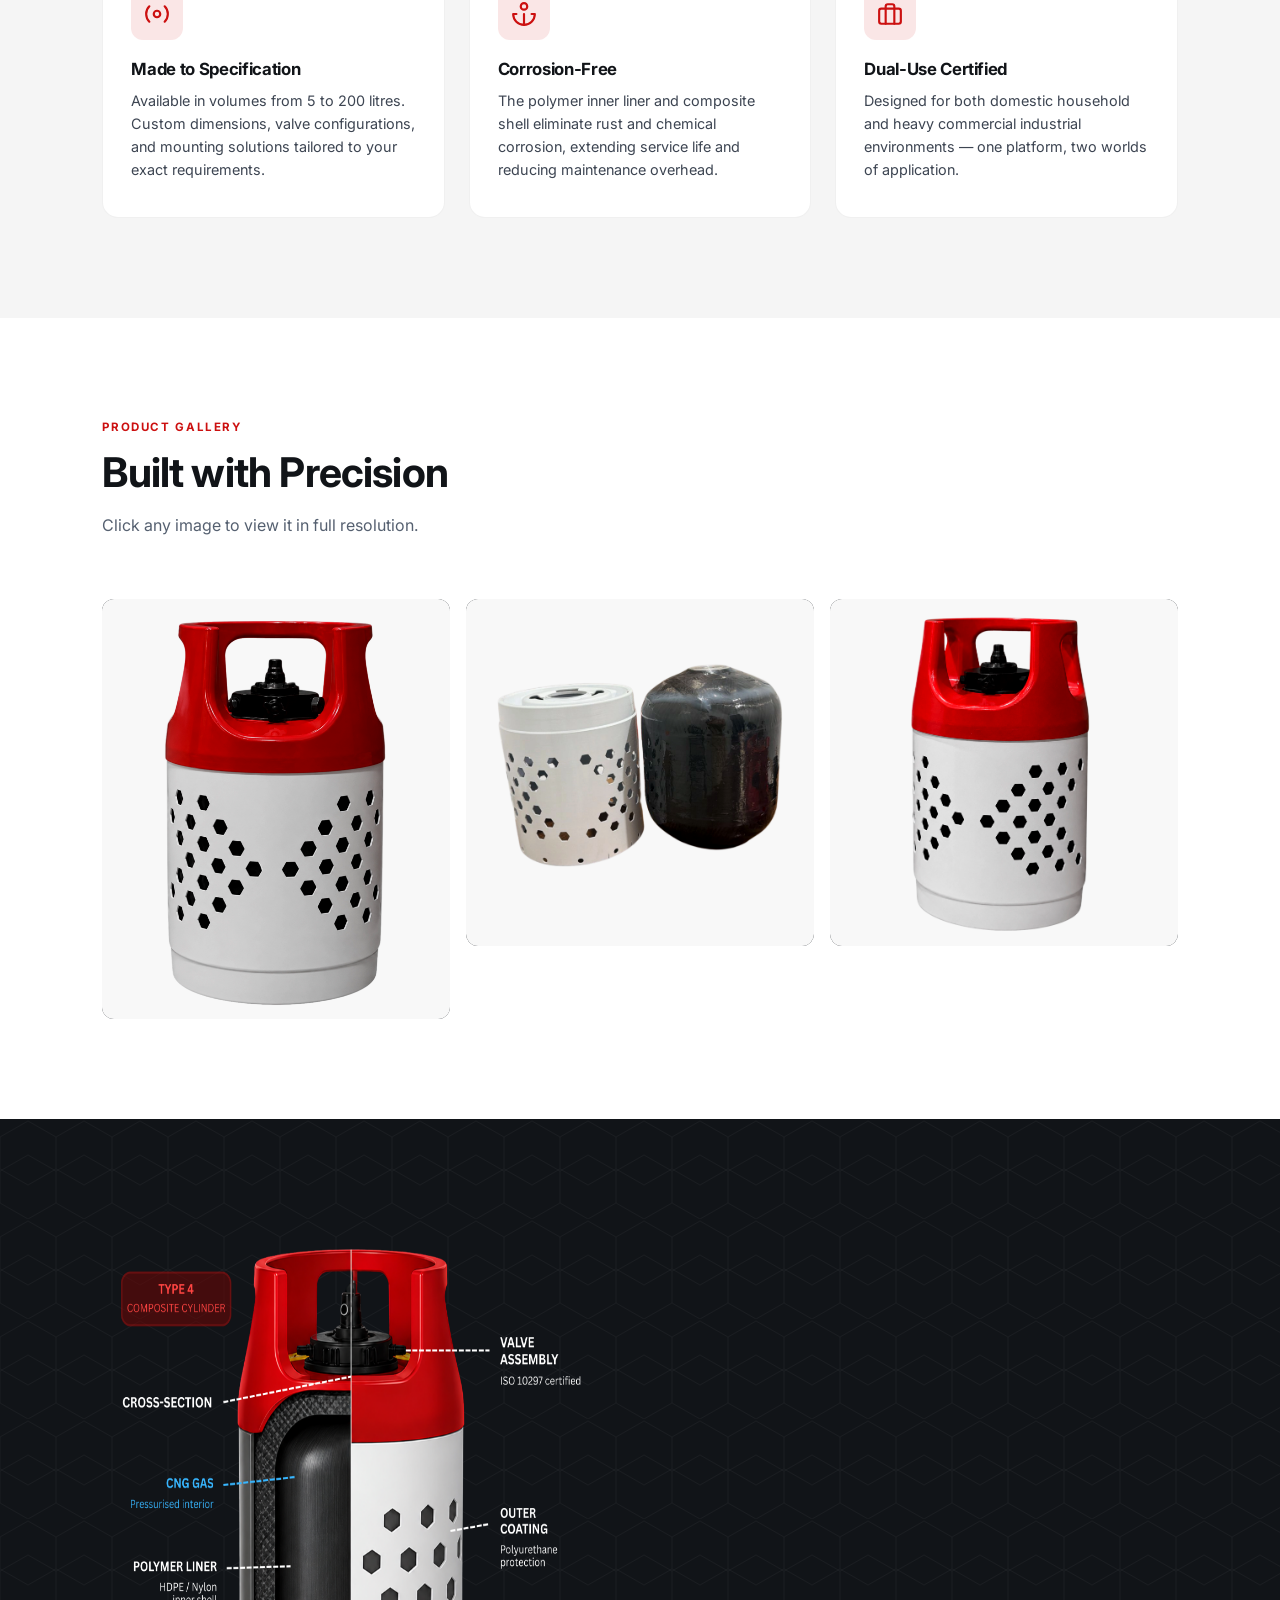
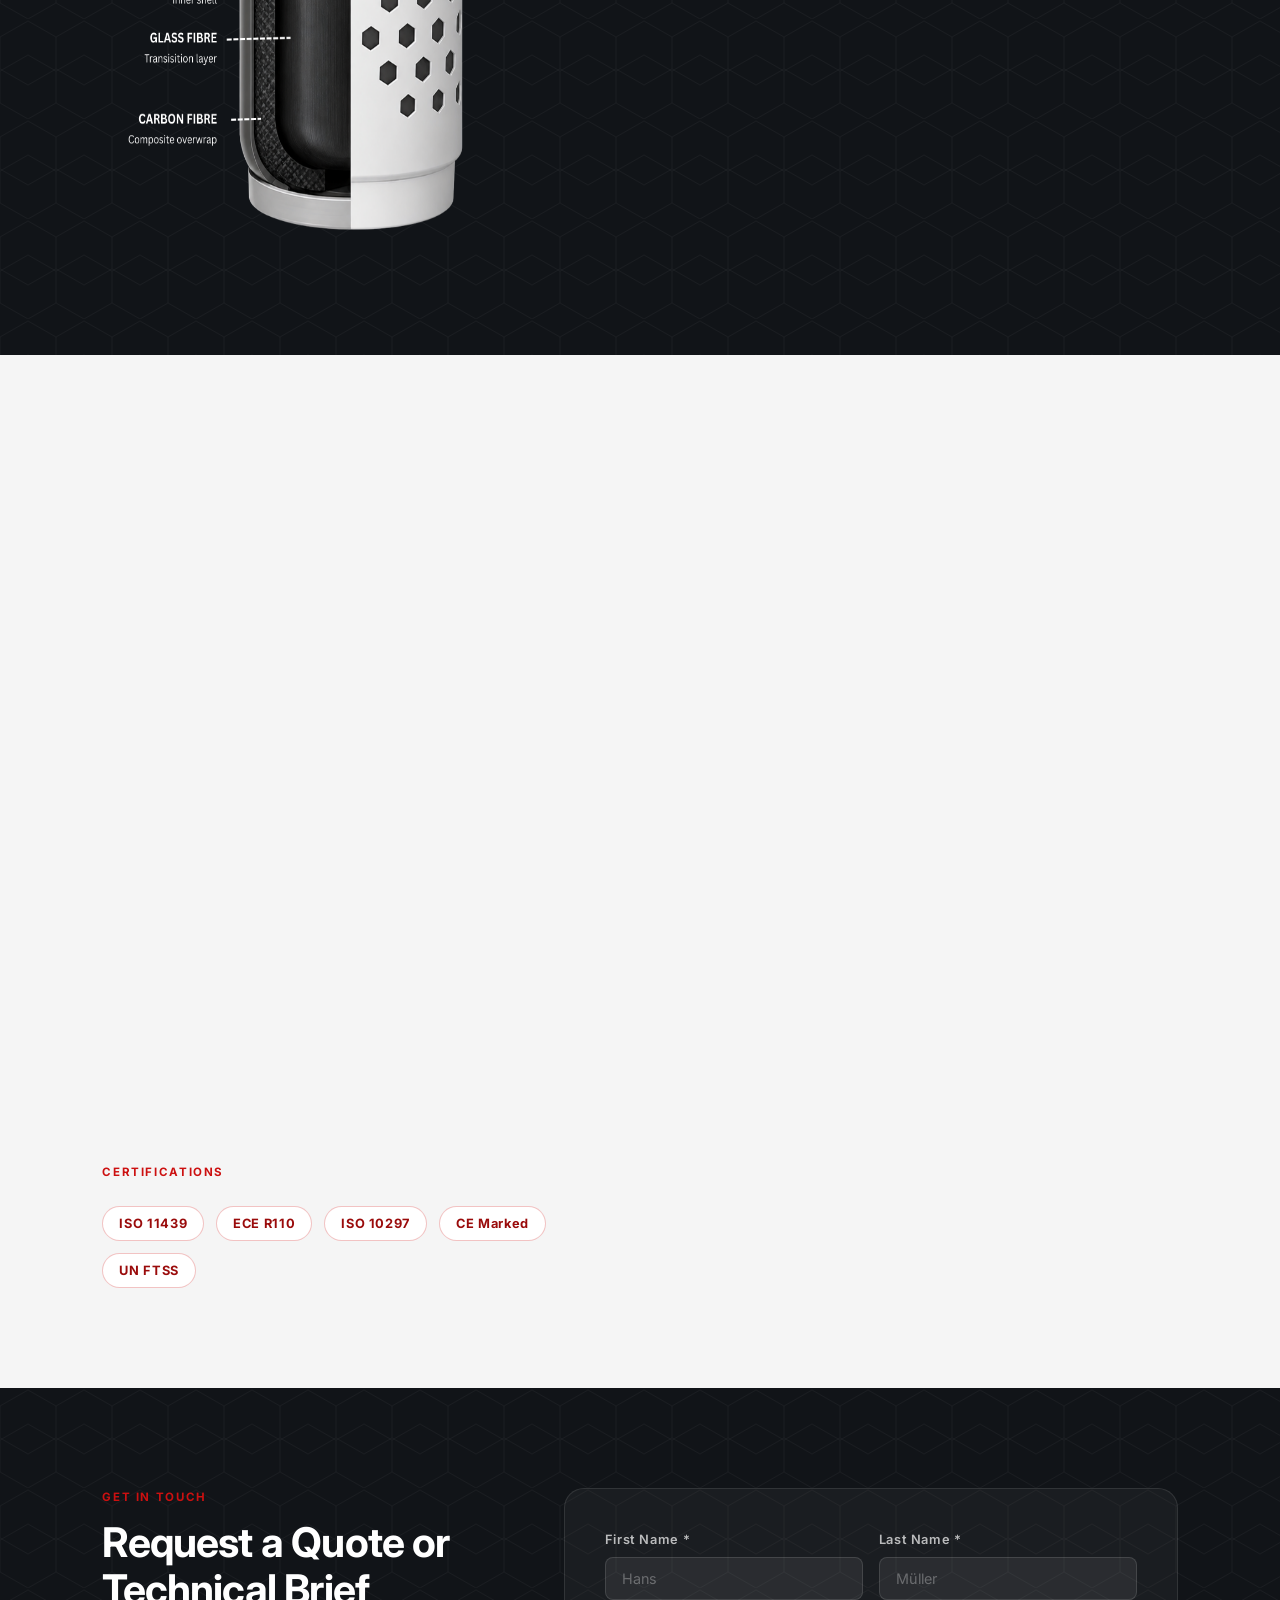
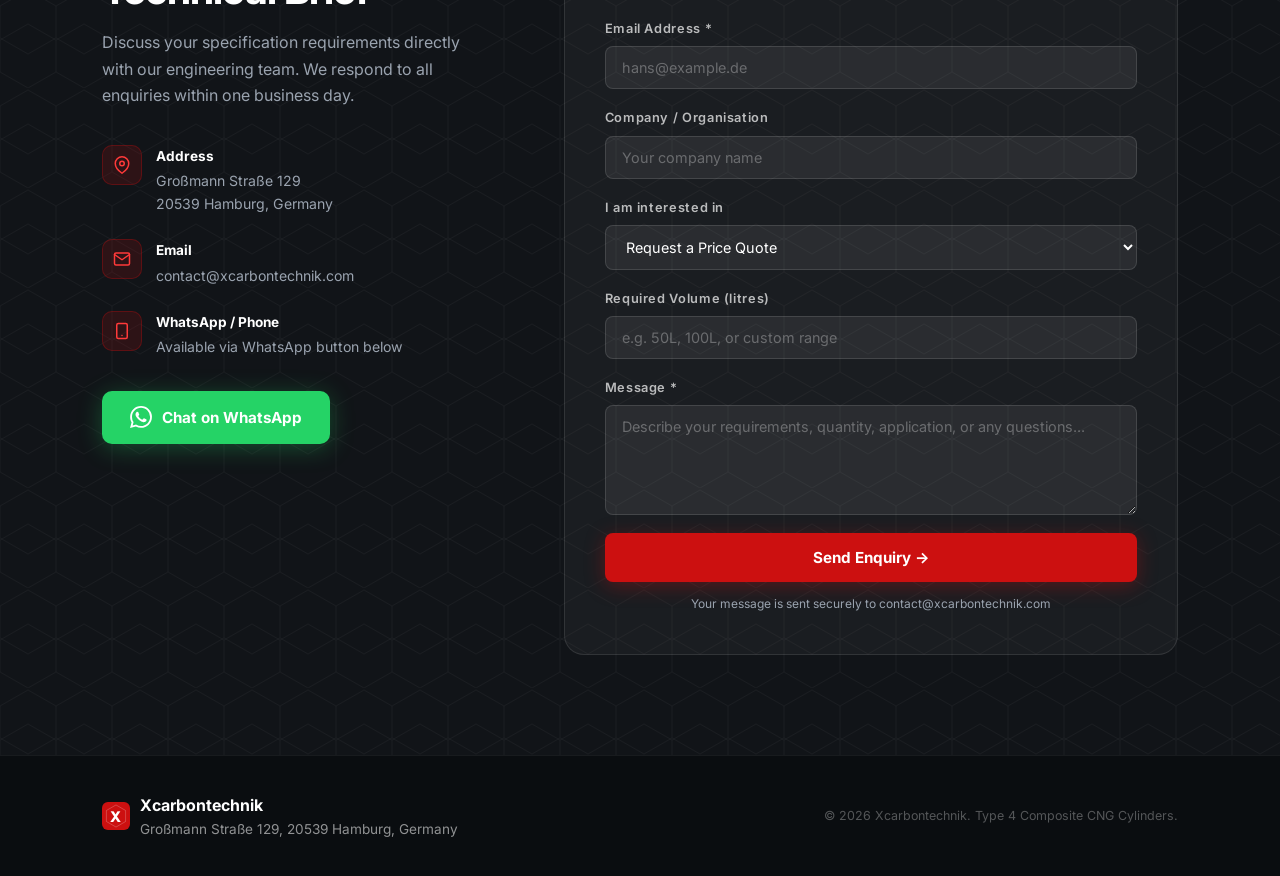
==== commit 7d8a97ad: "Update Website files" ====
--- a/index.html
+++ b/index.html
@@ -166,117 +166,7 @@
 <!-- CUTAWAY ILLUSTRATION -->
 <section id="cutaway" class="section-dark">
   <div class="cutaway-layout">
-    <div class="cutaway-svg-wrap reveal">
-      <svg viewBox="0 0 320 480" fill="none" xmlns="http://www.w3.org/2000/svg" role="img" aria-label="Cross-section of a Type 4 CNG composite cylinder" overflow="visible" preserveAspectRatio="xMidYMid meet">
-        <defs>
-          <pattern id="carbonPat" x="0" y="0" width="8" height="8" patternUnits="userSpaceOnUse">
-            <rect width="8" height="8" fill="#1a1a1a"/><rect x="0" y="0" width="4" height="4" fill="#222"/>
-            <rect x="4" y="4" width="4" height="4" fill="#222"/><rect x="1" y="1" width="2" height="2" fill="#2d2d2d"/>
-            <rect x="5" y="5" width="2" height="2" fill="#2d2d2d"/>
-          </pattern>
-          <linearGradient id="glassGrad" x1="0" y1="0" x2="1" y2="0">
-            <stop offset="0%" stop-color="#d4dce8"/><stop offset="50%" stop-color="#eef2f7"/><stop offset="100%" stop-color="#d4dce8"/>
-          </linearGradient>
-          <linearGradient id="linerGrad" x1="0" y1="0" x2="1" y2="0">
-            <stop offset="0%" stop-color="#e8edf5"/><stop offset="50%" stop-color="#f8faff"/><stop offset="100%" stop-color="#e8edf5"/>
-          </linearGradient>
-          <radialGradient id="gasGrad" cx="50%" cy="50%" r="50%">
-            <stop offset="0%" stop-color="#cce4ff" stop-opacity="0.18"/><stop offset="100%" stop-color="#7ab8f5" stop-opacity="0.06"/>
-          </radialGradient>
-          <linearGradient id="redGrad" x1="0" y1="0" x2="0" y2="1">
-            <stop offset="0%" stop-color="#FF3A3A"/><stop offset="100%" stop-color="#991010"/>
-          </linearGradient>
-          <linearGradient id="whiteGrad" x1="0" y1="0" x2="1" y2="0">
-            <stop offset="0%" stop-color="#c8cdd4"/><stop offset="30%" stop-color="#f2f4f6"/>
-            <stop offset="50%" stop-color="#ffffff"/><stop offset="70%" stop-color="#f2f4f6"/><stop offset="100%" stop-color="#c8cdd4"/>
-          </linearGradient>
-          <filter id="drop" x="-20%" y="-10%" width="140%" height="130%">
-            <feDropShadow dx="0" dy="4" stdDeviation="10" flood-color="#000" flood-opacity="0.4"/>
-          </filter>
-          <clipPath id="bodyClip">
-            <path d="M 90 130 Q 90 110 160 108 Q 230 110 230 130 L 230 380 Q 230 400 160 402 Q 90 400 90 380 Z"/>
-          </clipPath>
-          <clipPath id="leftHalf"><rect x="0" y="0" width="160" height="480"/></clipPath>
-        </defs>
-        <!-- Outer silhouette -->
-        <path d="M 110 80 Q 110 50 160 44 Q 210 50 210 80 L 230 130 Q 230 150 160 152 Q 90 150 90 130 Z" fill="url(#redGrad)" filter="url(#drop)"/>
-        <path d="M 90 130 Q 90 150 160 152 Q 230 150 230 130 L 230 380 Q 230 400 160 402 Q 90 400 90 380 Z" fill="url(#whiteGrad)" filter="url(#drop)"/>
-        <!-- Hex pattern -->
-        <g clip-path="url(#bodyClip)" opacity="0.35">
-          <polygon points="130,185 143,192 143,207 130,214 117,207 117,192" fill="#9aa5b4" stroke="#8090a0" stroke-width="0.8"/>
-          <polygon points="160,185 173,192 173,207 160,214 147,207 147,192" fill="#9aa5b4" stroke="#8090a0" stroke-width="0.8"/>
-          <polygon points="190,185 203,192 203,207 190,214 177,207 177,192" fill="#9aa5b4" stroke="#8090a0" stroke-width="0.8"/>
-          <polygon points="115,215 128,222 128,237 115,244 102,237 102,222" fill="#9aa5b4" stroke="#8090a0" stroke-width="0.8"/>
-          <polygon points="145,215 158,222 158,237 145,244 132,237 132,222" fill="#9aa5b4" stroke="#8090a0" stroke-width="0.8"/>
-          <polygon points="175,215 188,222 188,237 175,244 162,237 162,222" fill="#9aa5b4" stroke="#8090a0" stroke-width="0.8"/>
-          <polygon points="205,215 218,222 218,237 205,244 192,237 192,222" fill="#9aa5b4" stroke="#8090a0" stroke-width="0.8"/>
-          <polygon points="130,245 143,252 143,267 130,274 117,267 117,252" fill="#9aa5b4" stroke="#8090a0" stroke-width="0.8"/>
-          <polygon points="160,245 173,252 173,267 160,274 147,267 147,252" fill="#9aa5b4" stroke="#8090a0" stroke-width="0.8"/>
-          <polygon points="190,245 203,252 203,267 190,274 177,267 177,252" fill="#9aa5b4" stroke="#8090a0" stroke-width="0.8"/>
-          <polygon points="115,275 128,282 128,297 115,304 102,297 102,282" fill="#9aa5b4" stroke="#8090a0" stroke-width="0.8"/>
-          <polygon points="145,275 158,282 158,297 145,304 132,297 132,282" fill="#9aa5b4" stroke="#8090a0" stroke-width="0.8"/>
-          <polygon points="175,275 188,282 188,297 175,304 162,297 162,282" fill="#9aa5b4" stroke="#8090a0" stroke-width="0.8"/>
-          <polygon points="130,305 143,312 143,327 130,334 117,327 117,312" fill="#9aa5b4" stroke="#8090a0" stroke-width="0.8"/>
-          <polygon points="160,305 173,312 173,327 160,334 147,327 147,312" fill="#9aa5b4" stroke="#8090a0" stroke-width="0.8"/>
-          <polygon points="190,305 203,312 203,327 190,334 177,327 177,312" fill="#9aa5b4" stroke="#8090a0" stroke-width="0.8"/>
-        </g>
-        <!-- Internal layers left side -->
-        <g clip-path="url(#leftHalf)">
-          <path d="M 90 130 Q 90 110 160 108 L 160 402 Q 90 400 90 380 Z" fill="url(#carbonPat)" opacity="0.95"/>
-        </g>
-        <g clip-path="url(#leftHalf)">
-          <path d="M 103 135 Q 103 118 160 116 L 160 396 Q 103 394 103 378 Z" fill="url(#glassGrad)" opacity="0.88"/>
-        </g>
-        <g clip-path="url(#leftHalf)">
-          <path d="M 116 140 Q 116 125 160 123 L 160 390 Q 116 388 116 373 Z" fill="url(#linerGrad)" opacity="0.9"/>
-        </g>
-        <g clip-path="url(#leftHalf)">
-          <path d="M 127 145 Q 127 130 160 128 L 160 384 Q 127 382 127 367 Z" fill="url(#gasGrad)"/>
-          <circle cx="138" cy="200" r="2.5" fill="#7ab8f5" opacity="0.4"/>
-          <circle cx="148" cy="250" r="2" fill="#7ab8f5" opacity="0.35"/>
-          <circle cx="133" cy="300" r="3" fill="#7ab8f5" opacity="0.3"/>
-          <circle cx="144" cy="340" r="2" fill="#7ab8f5" opacity="0.35"/>
-        </g>
-        <!-- Divider line -->
-        <line x1="160" y1="44" x2="160" y2="440" stroke="rgba(255,255,255,0.55)" stroke-width="1.5" stroke-dasharray="4 3"/>
-        <line x1="160" y1="60" x2="78" y2="60" stroke="rgba(255,255,255,0.55)" stroke-width="1.2" stroke-dasharray="4 2"/>
-        <text x="14" y="56" font-family="Inter,Arial" font-size="8" fill="rgba(255,255,255,0.55)" font-weight="600" text-anchor="start">CROSS-SECTION</text>
-        <!-- Valve -->
-        <ellipse cx="160" cy="44" rx="22" ry="8" fill="#3a3a3a"/>
-        <ellipse cx="160" cy="40" rx="18" ry="6.5" fill="#2a2a2a"/>
-        <rect x="155" y="18" width="10" height="22" rx="3" fill="#c8960a"/>
-        <ellipse cx="160" cy="18" rx="5" ry="3" fill="#e6b020"/>
-        <circle cx="143" cy="38" r="5" fill="#1a1a1a" stroke="#555" stroke-width="1"/>
-        <line x1="143" y1="38" x2="145" y2="35" stroke="#CC1010" stroke-width="1.2"/>
-        <rect x="170" y="34" width="8" height="10" rx="2" fill="#444"/>
-        <rect x="172" y="30" width="4" height="6" rx="1" fill="#CC1010"/>
-        <!-- Foot ring -->
-        <path d="M 100 400 Q 100 420 160 422 Q 220 420 220 400" fill="#bbb" opacity="0.85"/>
-        <!-- Labels left -->
-        <line x1="127" y1="256" x2="70" y2="235" stroke="#7ab8f5" stroke-width="1" opacity="0.8" stroke-dasharray="3 2"/>
-        <text x="14" y="232" font-family="Inter,Arial" font-size="9.5" fill="#7ab8f5" font-weight="700">CNG GAS</text>
-        <text x="14" y="243" font-family="Inter,Arial" font-size="7.5" fill="#7ab8f5" opacity="0.7">Pressurised interior</text>
-        <line x1="116" y1="310" x2="70" y2="300" stroke="#e8edf5" stroke-width="1" opacity="0.8" stroke-dasharray="3 2"/>
-        <text x="14" y="297" font-family="Inter,Arial" font-size="9.5" fill="#e8edf5" font-weight="700">POLYMER LINER</text>
-        <text x="14" y="308" font-family="Inter,Arial" font-size="7.5" fill="#e8edf5" opacity="0.7">HDPE / Nylon inner shell</text>
-        <line x1="105" y1="355" x2="70" y2="345" stroke="#c8d8f0" stroke-width="1" opacity="0.8" stroke-dasharray="3 2"/>
-        <text x="14" y="342" font-family="Inter,Arial" font-size="9.5" fill="#c8d8f0" font-weight="700">GLASS FIBRE</text>
-        <text x="14" y="353" font-family="Inter,Arial" font-size="7.5" fill="#c8d8f0" opacity="0.7">Transition layer</text>
-        <line x1="93" y1="380" x2="70" y2="375" stroke="#888" stroke-width="1" opacity="0.8" stroke-dasharray="3 2"/>
-        <text x="14" y="372" font-family="Inter,Arial" font-size="9.5" fill="#aaa" font-weight="700">CARBON FIBRE</text>
-        <text x="14" y="383" font-family="Inter,Arial" font-size="7.5" fill="#aaa" opacity="0.7">Composite overwrap</text>
-        <!-- Labels right -->
-        <line x1="230" y1="160" x2="270" y2="150" stroke="#FF8080" stroke-width="1" opacity="0.8" stroke-dasharray="3 2"/>
-        <text x="272" y="148" font-family="Inter,Arial" font-size="9.5" fill="#FF8080" font-weight="700">OUTER COATING</text>
-        <text x="272" y="159" font-family="Inter,Arial" font-size="7.5" fill="#FF8080" opacity="0.7">Polyurethane protection</text>
-        <line x1="178" y1="30" x2="270" y2="55" stroke="#e6b020" stroke-width="1" opacity="0.8" stroke-dasharray="3 2"/>
-        <text x="272" y="52" font-family="Inter,Arial" font-size="9.5" fill="#e6b020" font-weight="700">VALVE ASSEMBLY</text>
-        <text x="272" y="63" font-family="Inter,Arial" font-size="7.5" fill="#e6b020" opacity="0.7">ISO 10297 certified</text>
-        <rect x="206" y="118" width="72" height="28" rx="5" fill="rgba(204,16,16,0.2)" stroke="rgba(204,16,16,0.5)" stroke-width="1"/>
-        <text x="242" y="133" font-family="Inter,Arial" font-size="10" fill="#FF6060" font-weight="800" text-anchor="middle">TYPE 4</text>
-        <text x="242" y="145" font-family="Inter,Arial" font-size="7" fill="#FF6060" opacity="0.7" text-anchor="middle">COMPOSITE CYLINDER</text>
-      </svg>
-    </div>
+        <image src="./images/cylinder_illustration.png" alt="Cylinder Illustration" width="100%" height="100%"/>
     <div class="cutaway-content reveal">
       <span class="section-tag">Internal Architecture</span>
       <h2 class="section-title">Four Layers of Engineering Excellence</h2>
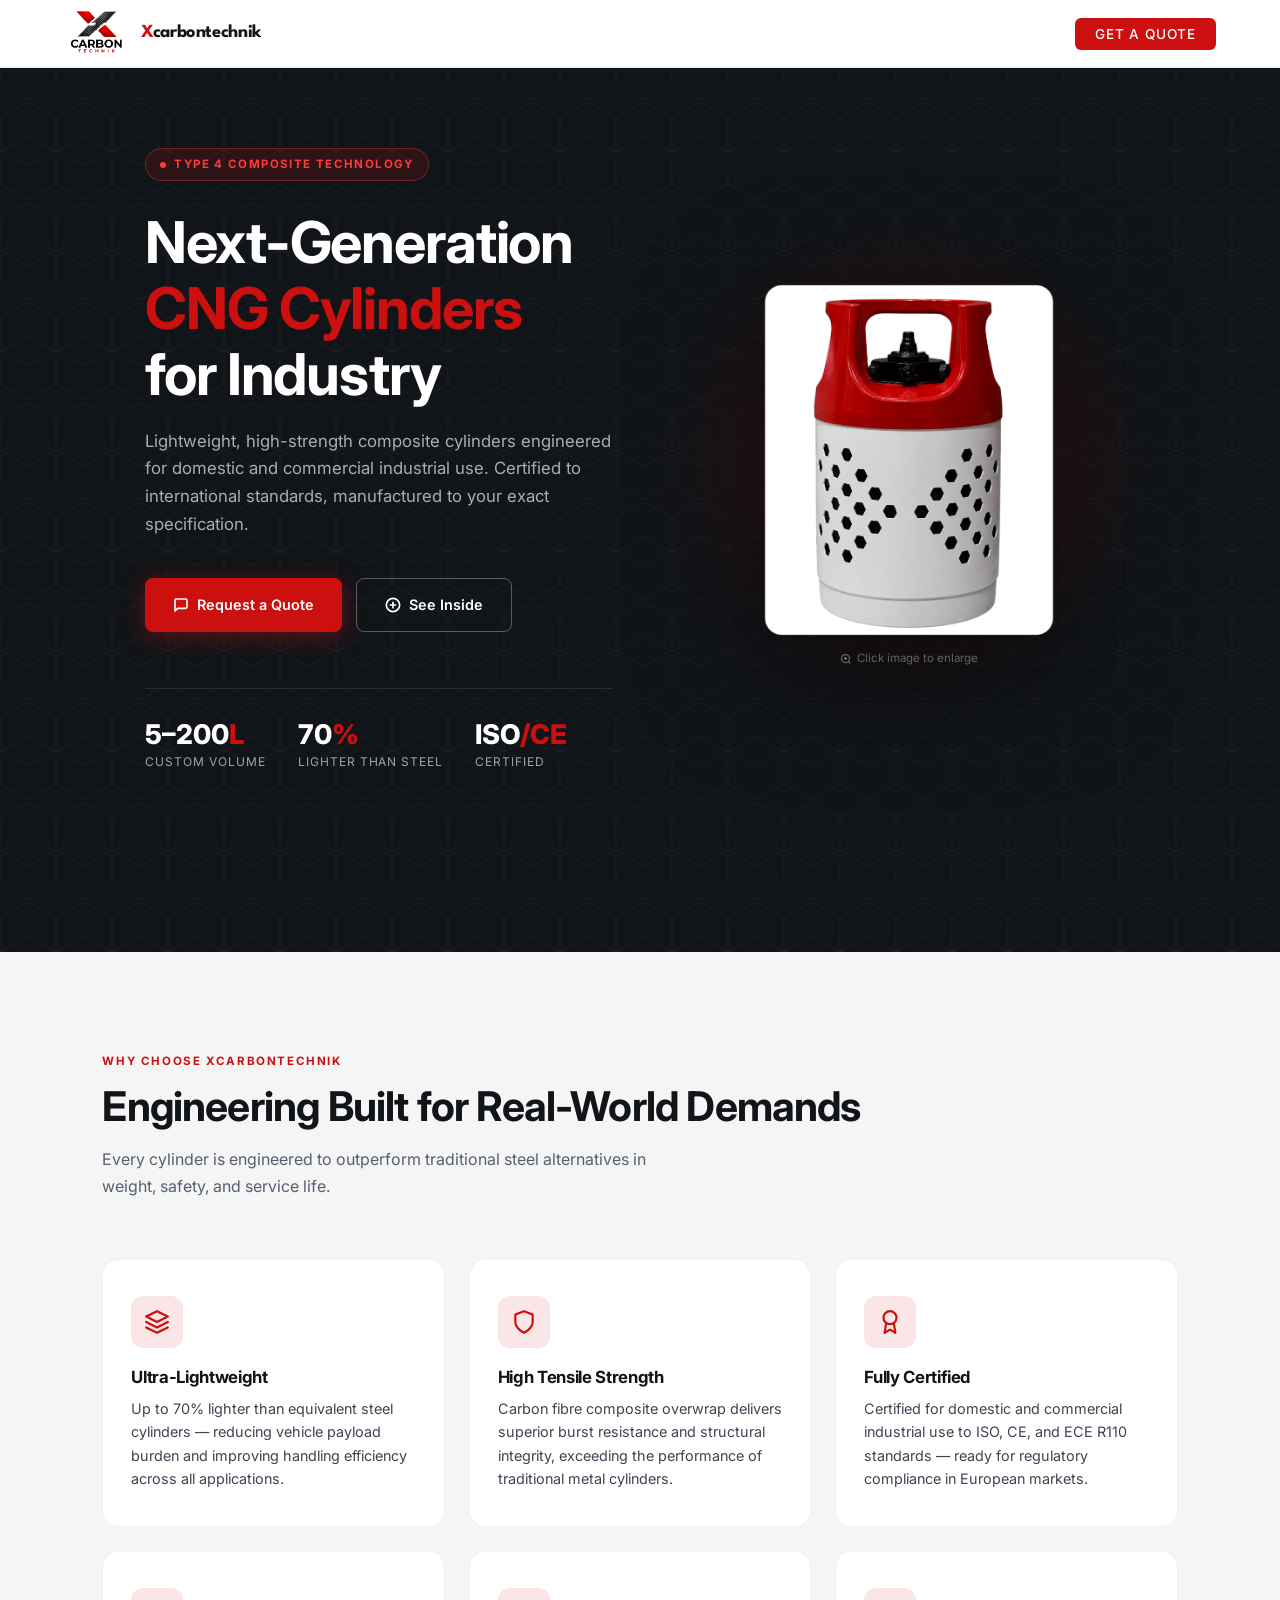
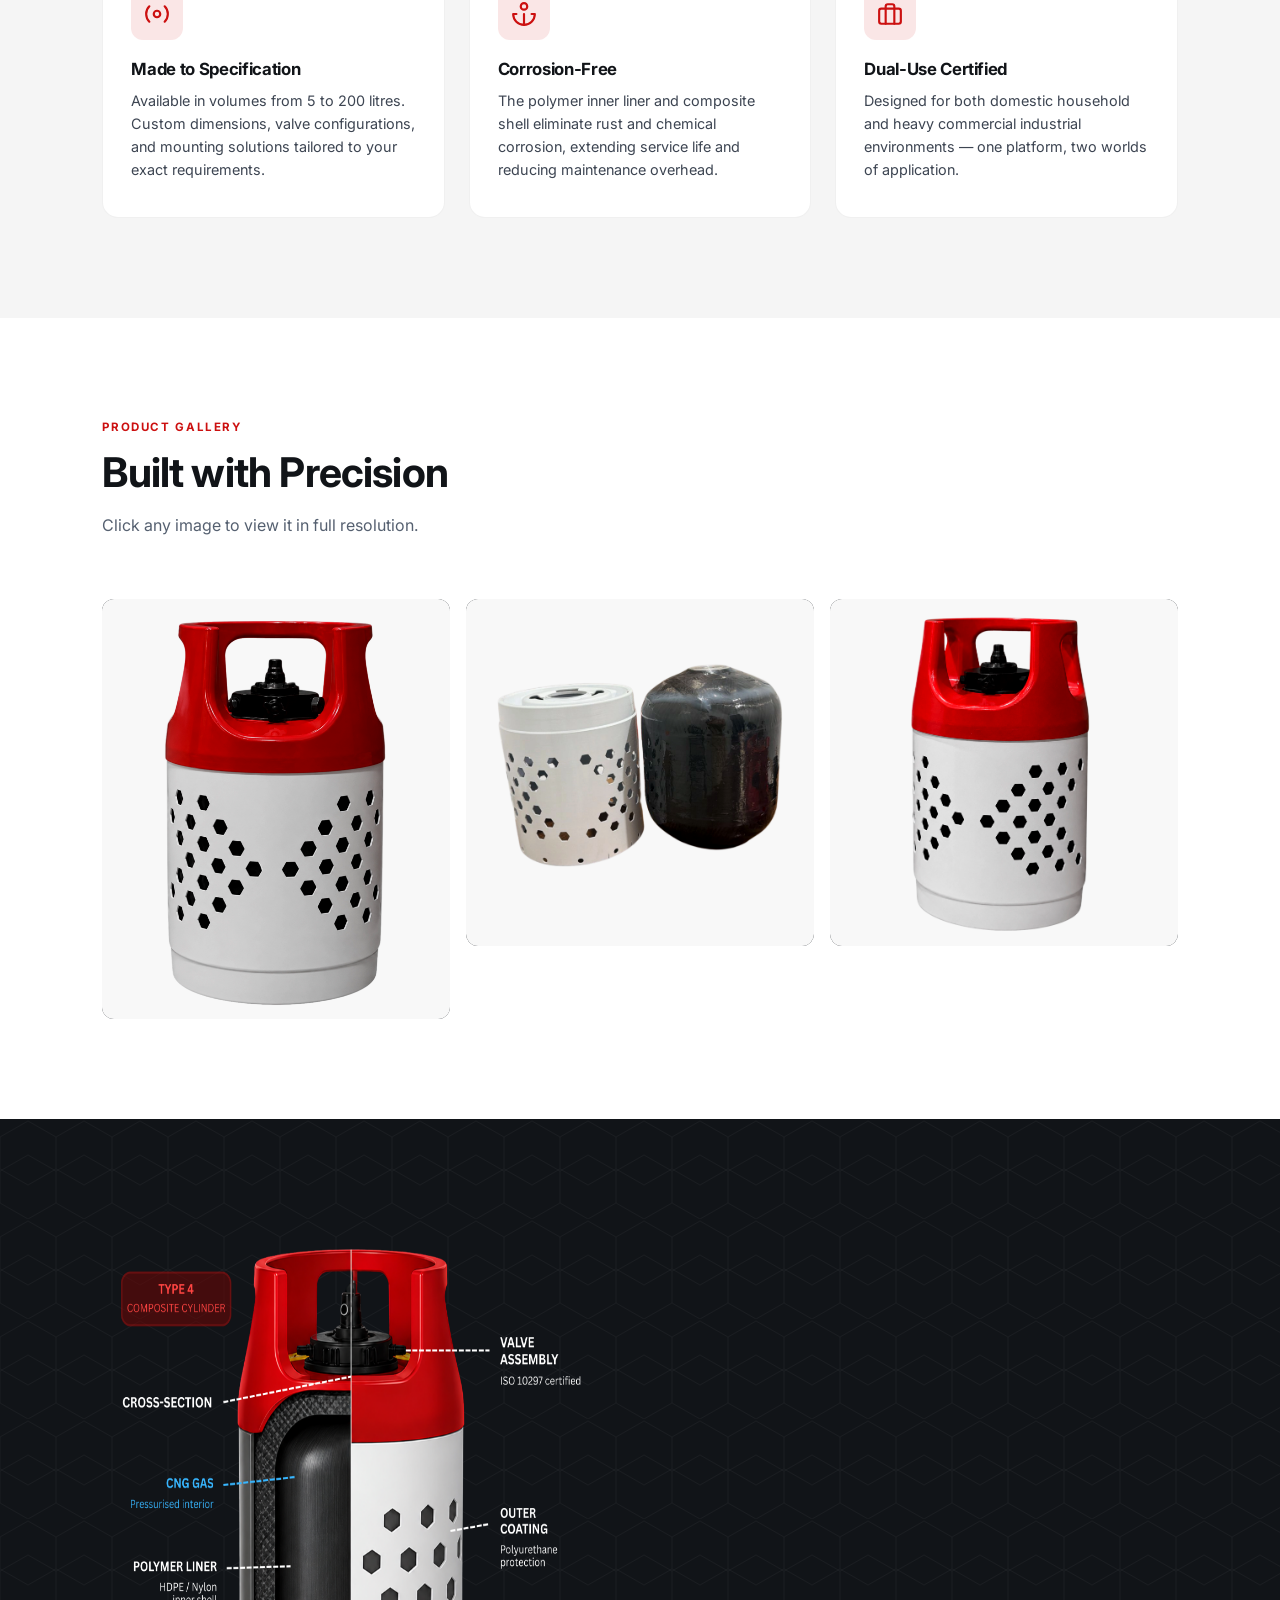
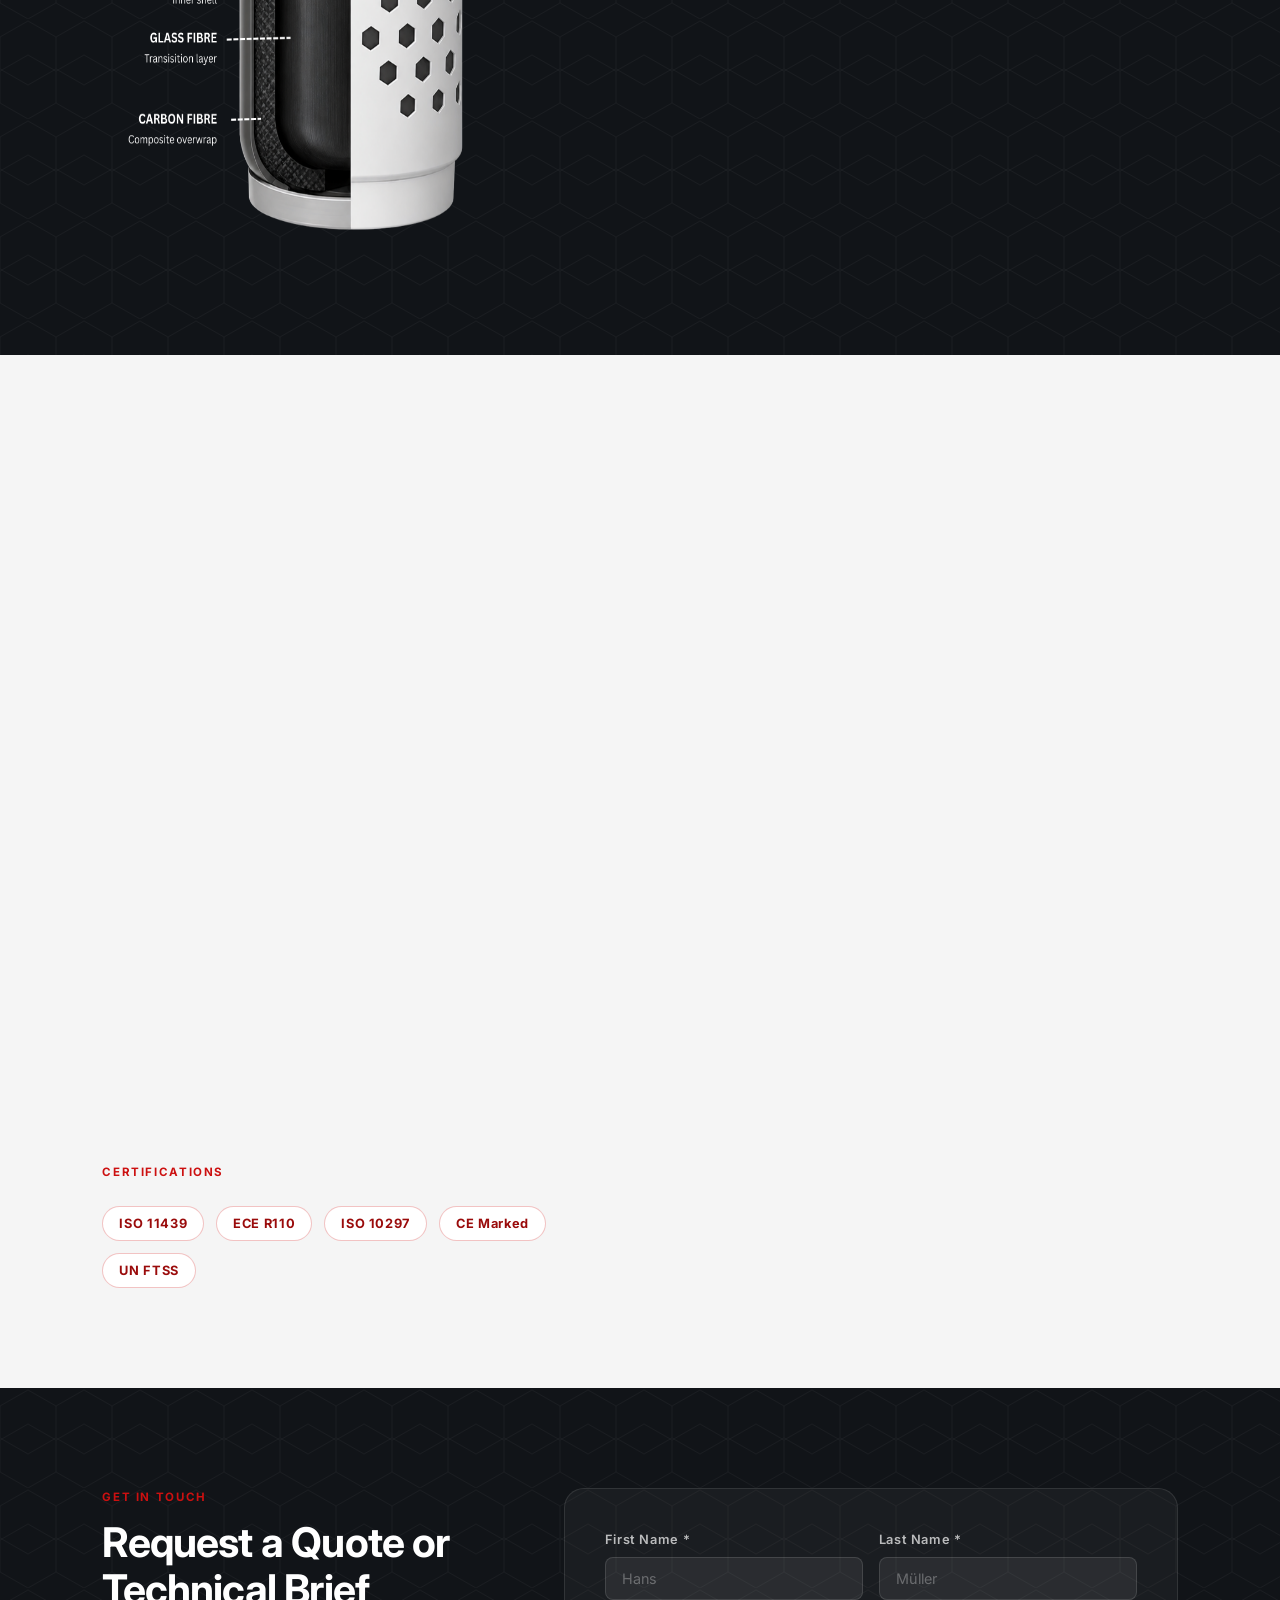
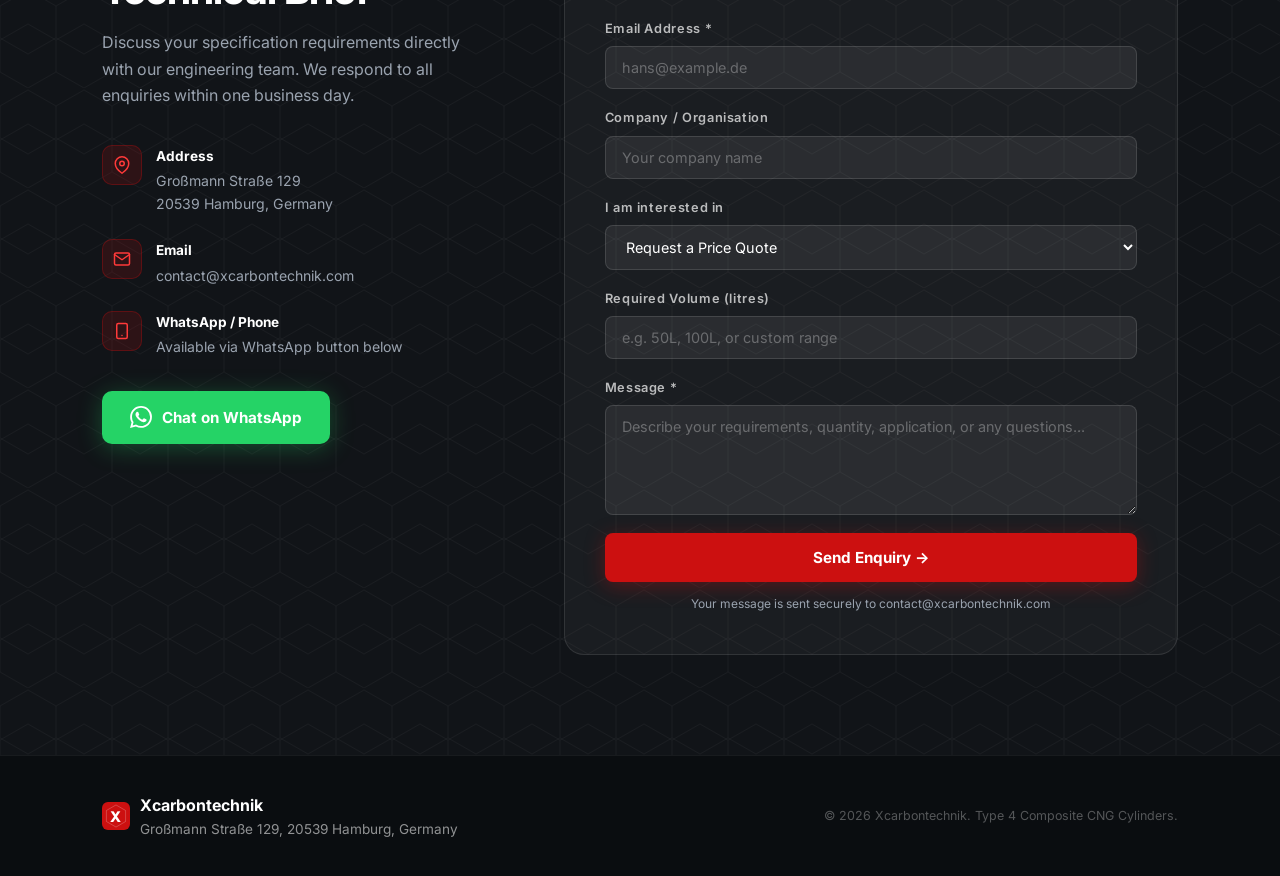
==== commit 42fac615: "update website" ====
--- a/index.html
+++ b/index.html
@@ -17,6 +17,9 @@
   <link rel="preconnect" href="https://fonts.googleapis.com" />
   <link rel="preconnect" href="https://fonts.gstatic.com" crossorigin />
   <link href="https://fonts.googleapis.com/css2?family=Inter:wght@400;500;600;700;800&display=swap" rel="stylesheet" />
+  <link rel="preconnect" href="https://fonts.googleapis.com">
+  <link rel="preconnect" href="https://fonts.gstatic.com" crossorigin>
+  <link href="https://fonts.googleapis.com/css2?family=League+Spartan:wght@400;700;800&display=swap" rel="stylesheet">
 </head>
 <body>
 
@@ -26,7 +29,7 @@
   <div class="nav-brand">
 
     <div class="nav-logo-image logo-trigger">
-      <img src="./images/xcarbon_logo_wbg.png" alt="Xcarbon Logo">
+      <img src="./images/logowithwhitebg.png" alt="Xcarbon Logo">
     </div>
 
     <a href="#hero" class="nav-logo-text">
@@ -53,7 +56,7 @@
 <!-- LOGO MODAL -->
 <div class="logo-modal" id="logoModal">
   <span class="logo-close">&times;</span>
-  <img class="logo-modal-content" id="logoModalImg" src="./images/xcarbon_logo_wbg.png" alt="Xcarbon Logo">
+  <img class="logo-modal-content" id="logoModalImg" src="./images/logowithwhitebg.png" alt="Xcarbon Logo">
 </div>
   
 <!-- HERO -->
--- a/style.css
+++ b/style.css
@@ -48,11 +48,15 @@
   justify-content: space-between;
   padding: 0 5%;
   height: 68px;
-  background: rgba(17, 20, 24, 0.92);
+  background: rgba(255,255,255,1);
   backdrop-filter: blur(12px);
   -webkit-backdrop-filter: blur(12px);
-  border-bottom: 1px solid rgba(255,255,255,0.06);
+  border-bottom: 1px solid #e5e7eb;
   transition: background var(--transition);
+}
+
+nav.scrolled {
+  background: rgba(255,255,255,1);
 }
 
 .nav-brand {
@@ -75,7 +79,7 @@
 }
 
 .nav-logo-image img {
-  height: 42px;
+  height: 65px;
   width: auto;
   display: block;
   transition: transform 0.3s ease;
@@ -86,10 +90,11 @@
 }
 
 .nav-logo-text {
+  font-family: 'League Spartan', sans-serif;
   font-size: 1.15rem;
-  font-weight: 800;
-  letter-spacing: -0.03em;
-  color: var(--white);
+  font-weight: 700;
+  letter-spacing: -0.02em;
+  color: var(--black);
 
   text-decoration: none;
   cursor: pointer;
@@ -106,7 +111,7 @@
 }
 
 .nav-links a {
-  color: rgba(255,255,255,0.72);
+  color: rgba(255,255,255,0.92);
   text-decoration: none;
   font-size: 0.85rem;
   font-weight: 500;
@@ -114,6 +119,7 @@
   text-transform: uppercase;
   transition: color var(--transition);
 }
+
 .nav-links a:hover { color: var(--red-light); }
 
 .nav-cta {
@@ -135,9 +141,44 @@
 .hamburger span {
   display: block;
   width: 24px; height: 2px;
-  background: var(--white);
+  background: #111418;
   border-radius: 2px;
   transition: var(--transition);
+}
+
+@media (max-width: 768px) {
+
+  nav {
+    position: relative;
+  }
+
+  .nav-logo-text {
+    position: absolute;
+    left: 20px;
+    top: 50%;
+    transform: translateY(-50%);
+  }
+
+  .nav-logo-image {
+    position: absolute;
+    left: 50%;
+    top: 50%;
+    transform: translate(-50%, -50%);
+  }
+
+  .hamburger {
+    position: absolute;
+    right: 20px;
+    top: 50%;
+    transform: translateY(-50%);
+  }
+
+}
+
+@media (max-width: 480px) {
+  .nav-logo-text {
+    font-size: 0.9rem;
+  }
 }
 
 /* ══════════════════════════════════════
@@ -818,6 +859,28 @@
 .footer-brand strong { color: var(--white); }
 
 .footer-copy { color: rgba(255,255,255,0.3); font-size: 0.78rem; }
+
+@media (max-width: 768px) {
+
+  .footer-brand {
+    display: flex;
+    flex-direction: column;
+    align-items: center;
+    justify-content: center;
+    gap: 12px;
+    text-align: center;
+  }
+
+  .footer-logo-image {
+    position: static;
+  }
+
+  .footer-logo-text {
+    position: static;
+    margin: 0;
+  }
+
+}
 
 /* ══════════════════════════════════════
    LIGHTBOX
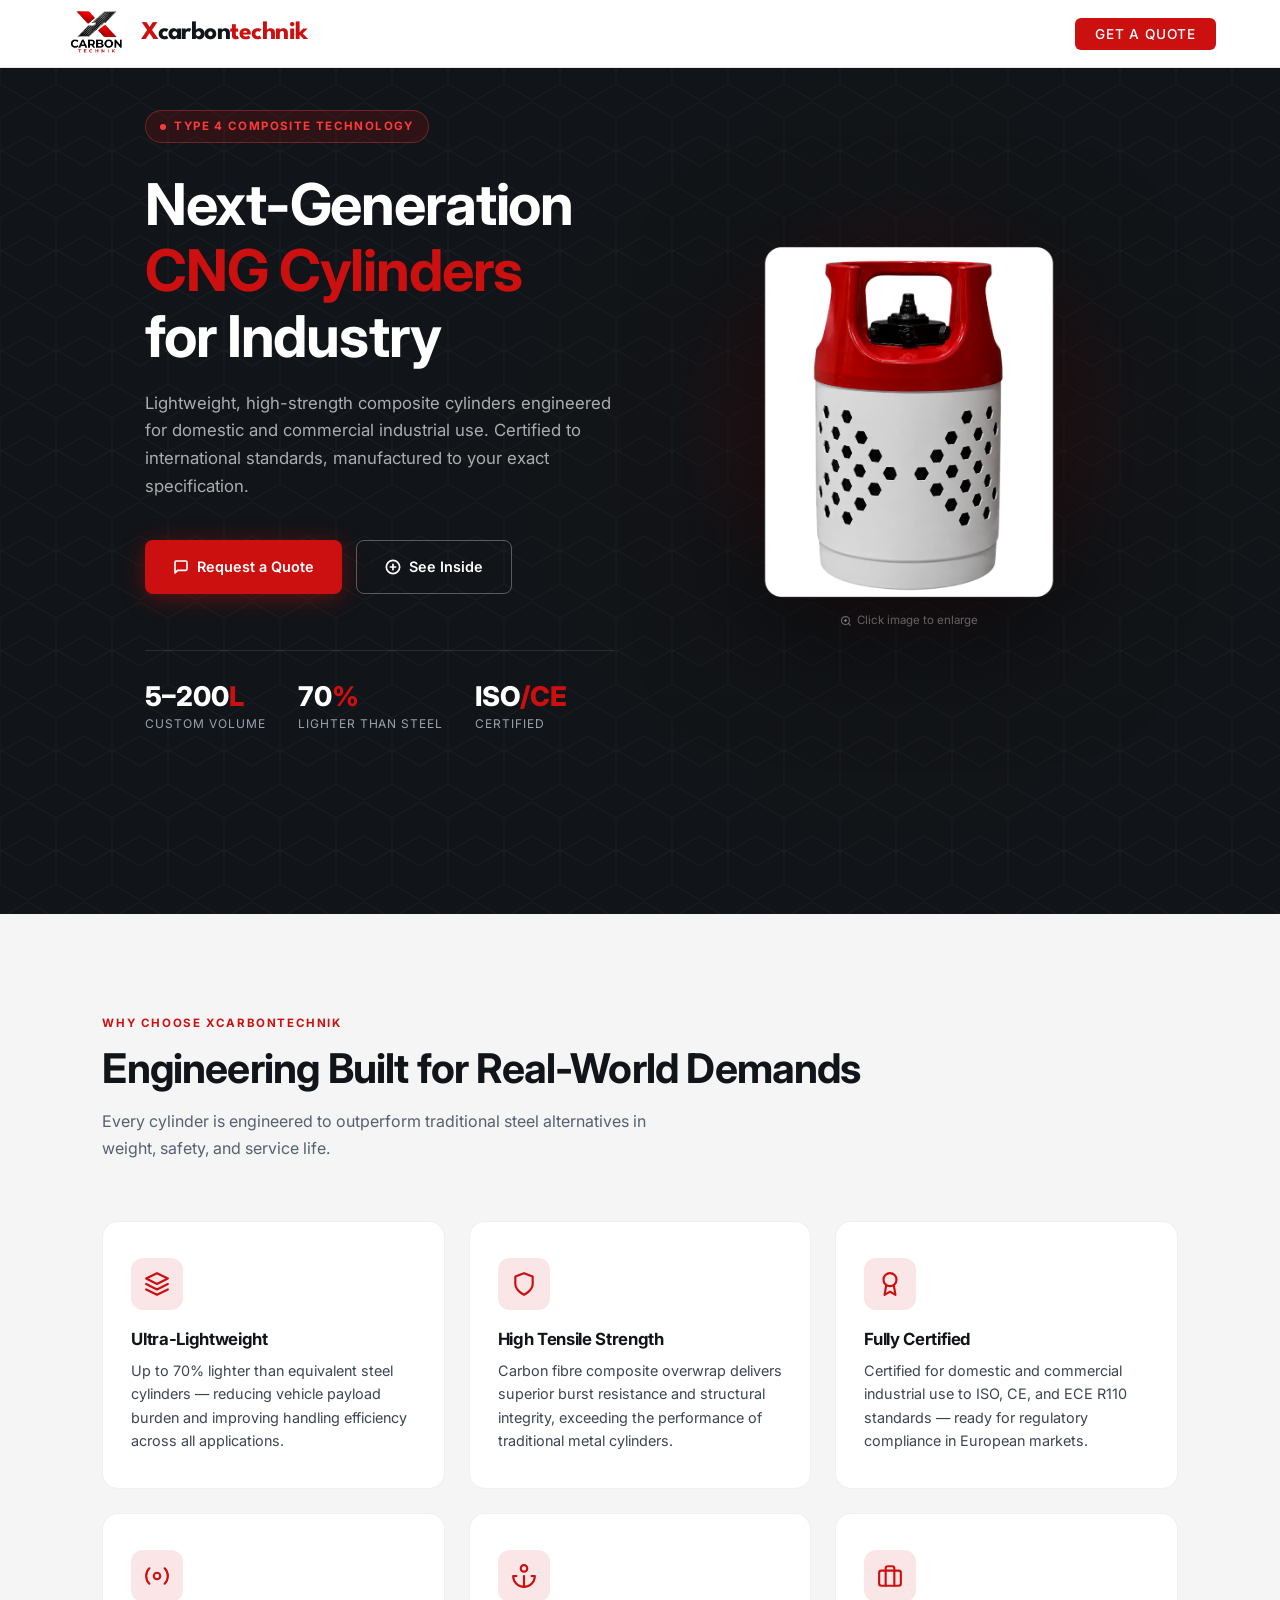
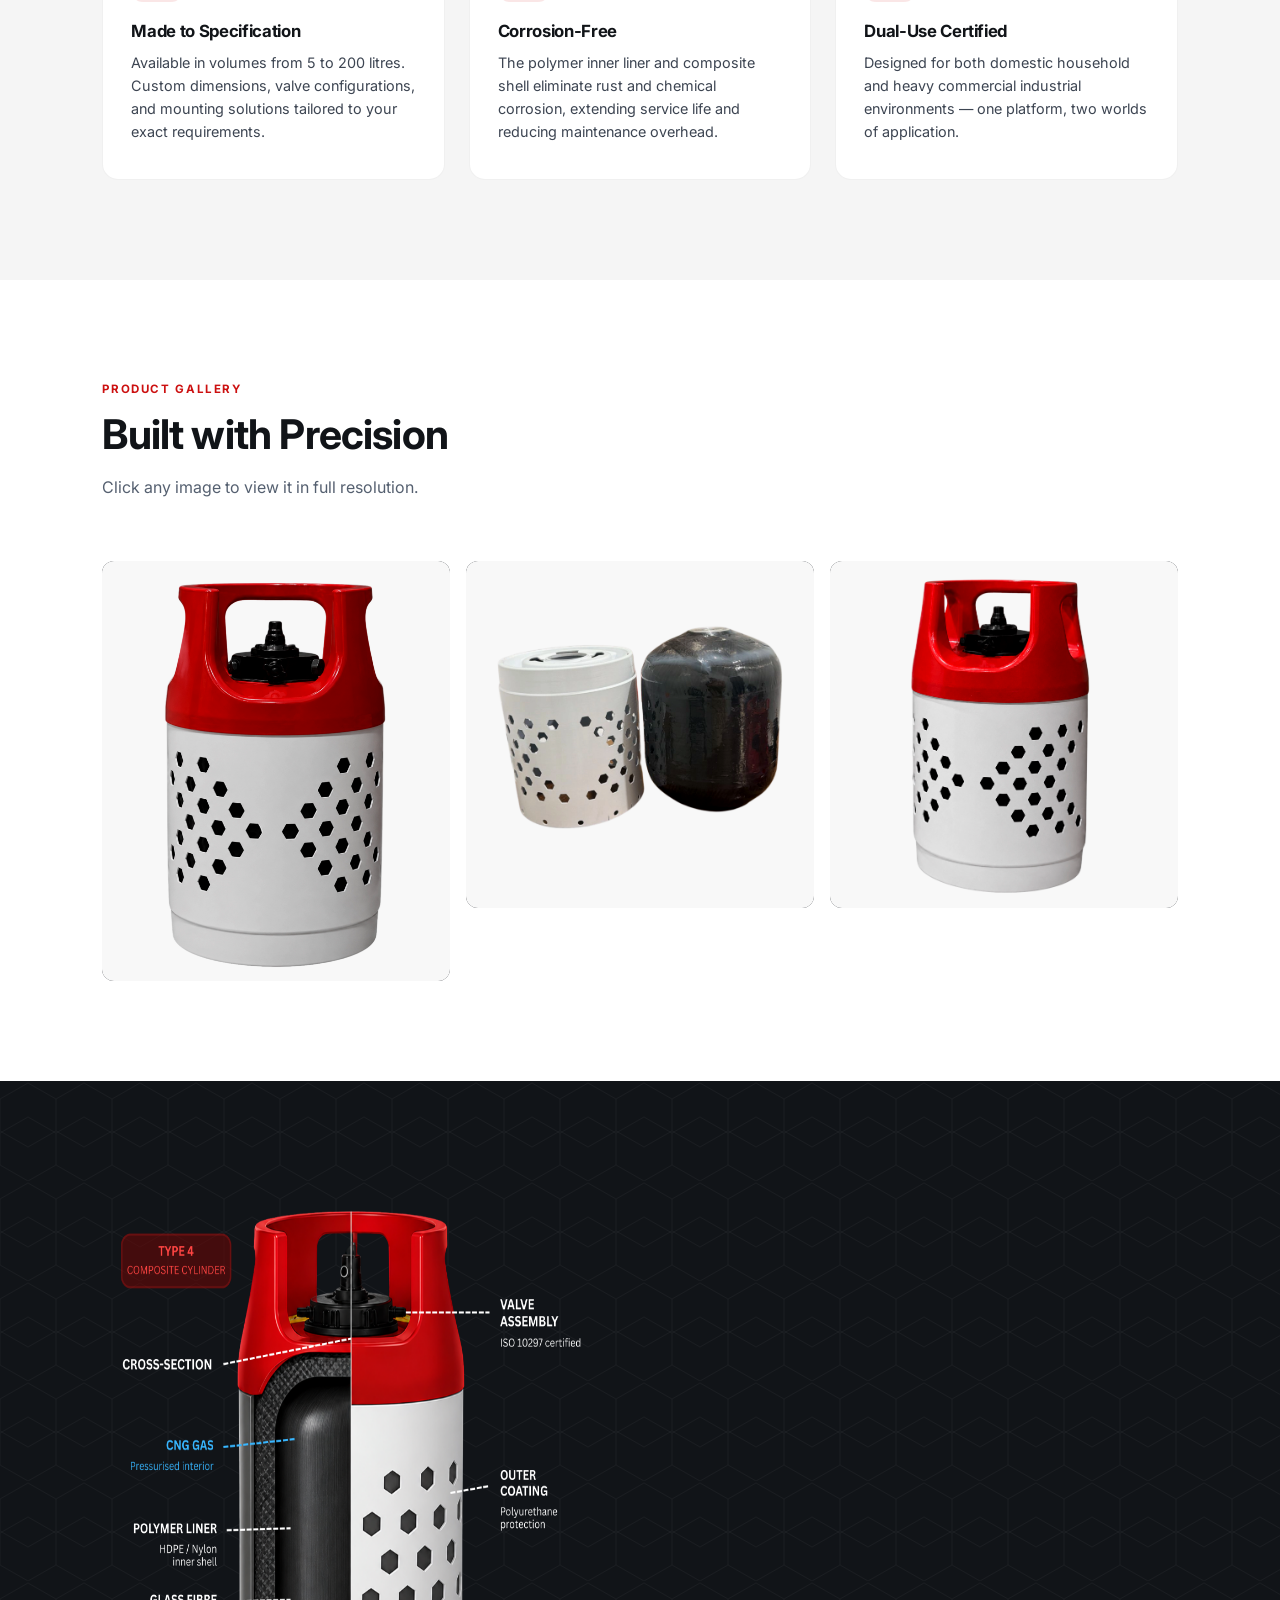
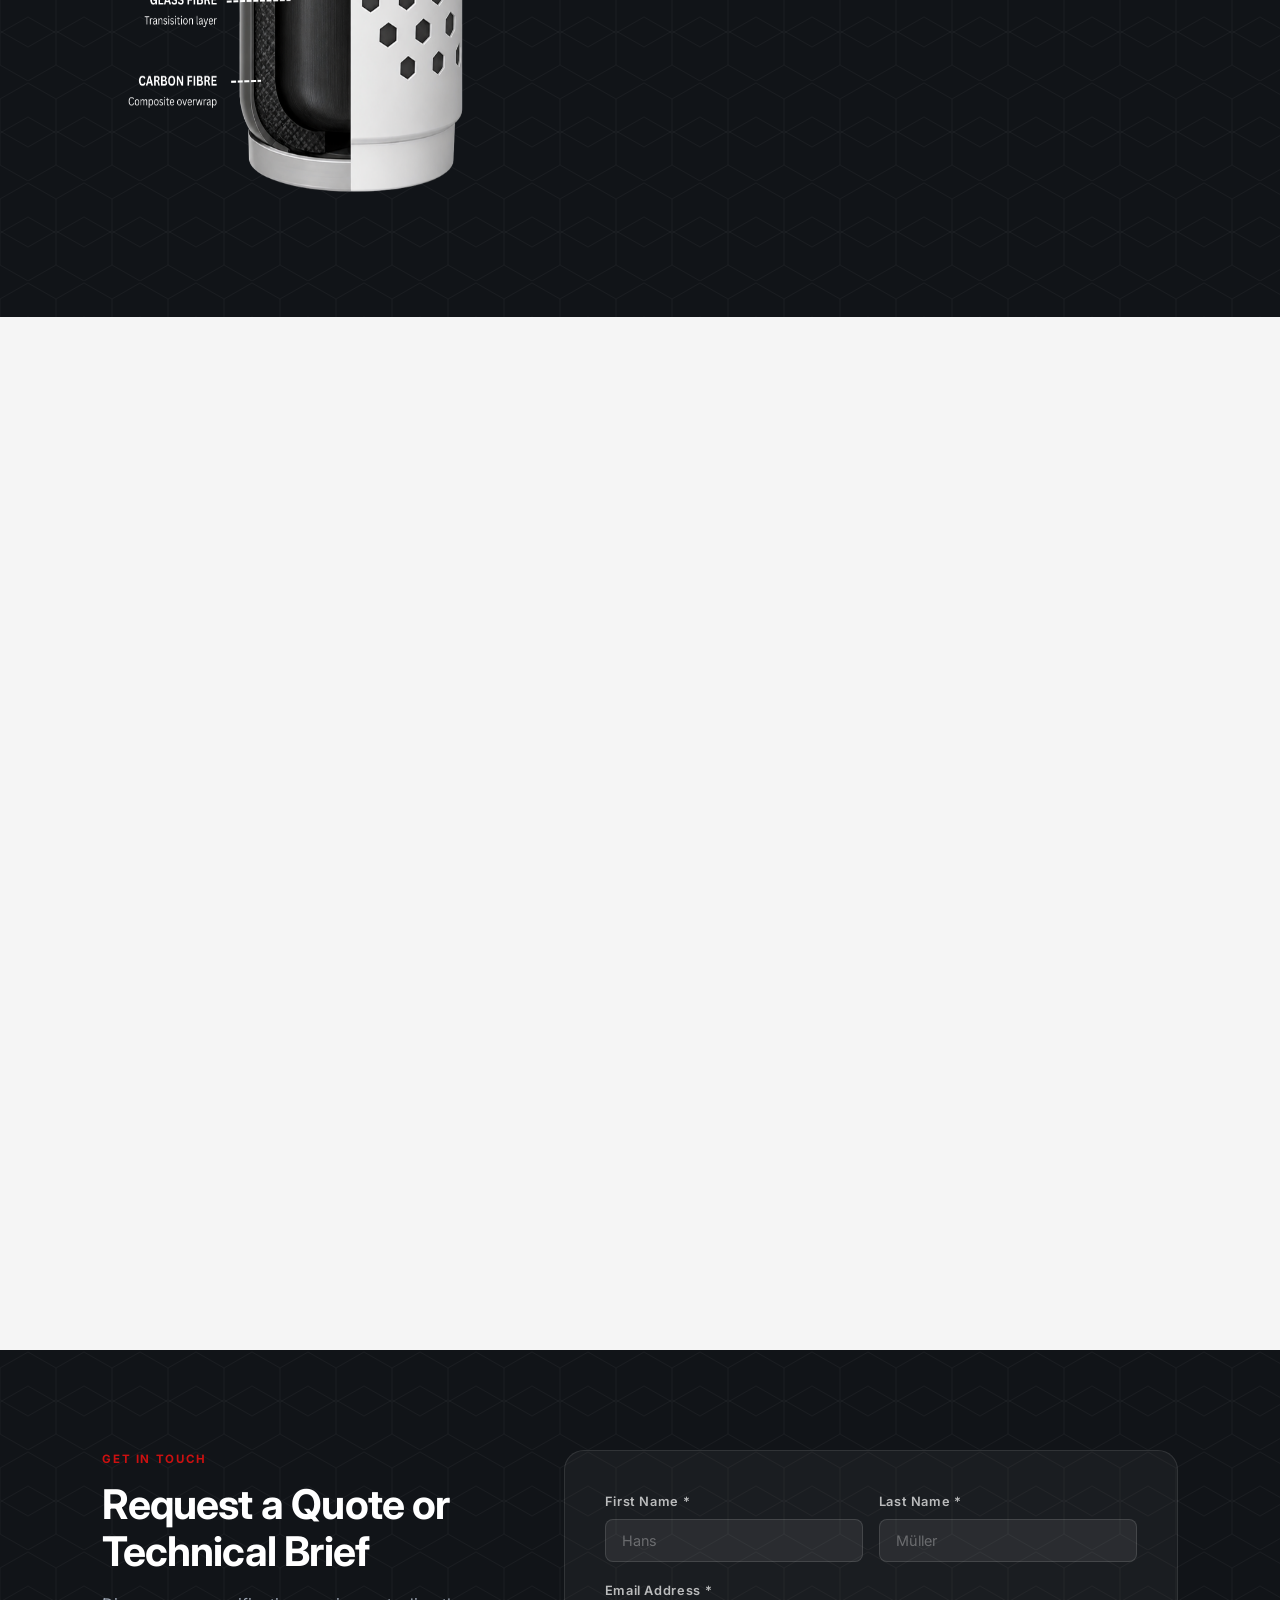
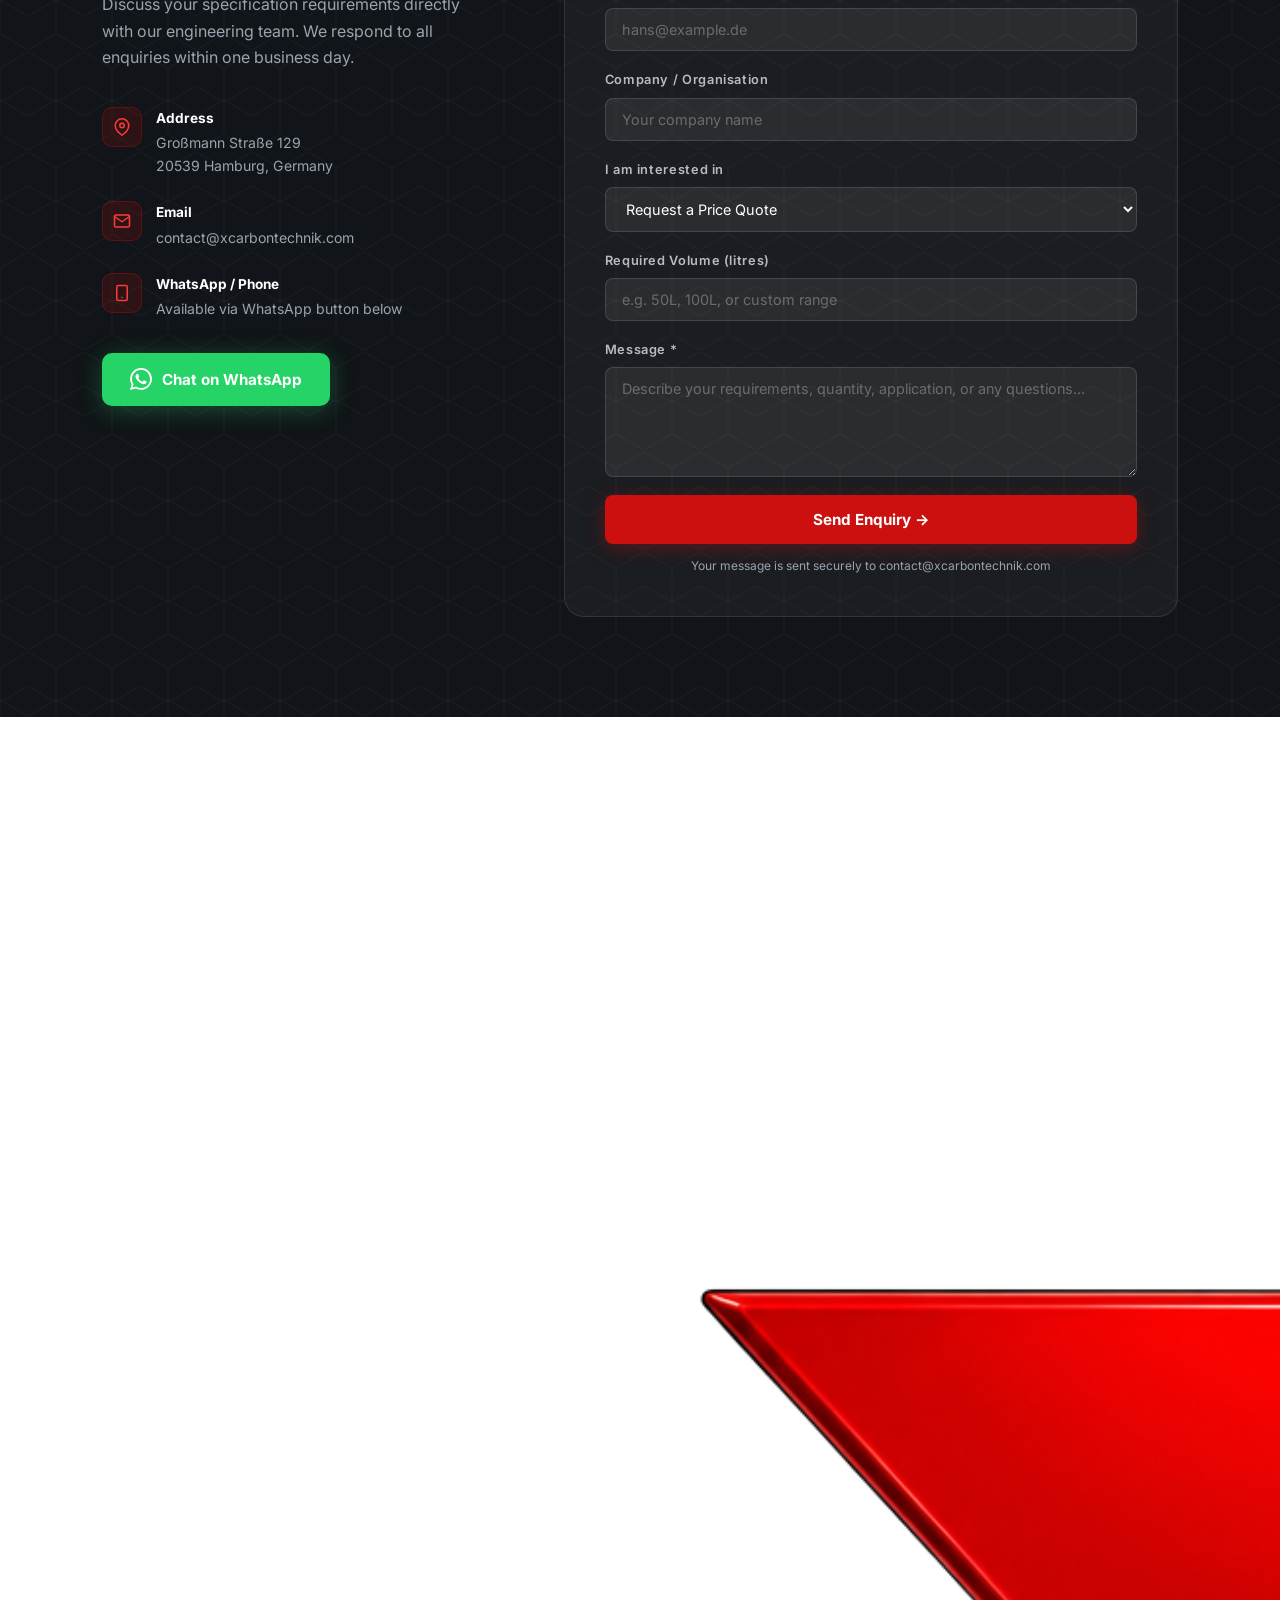
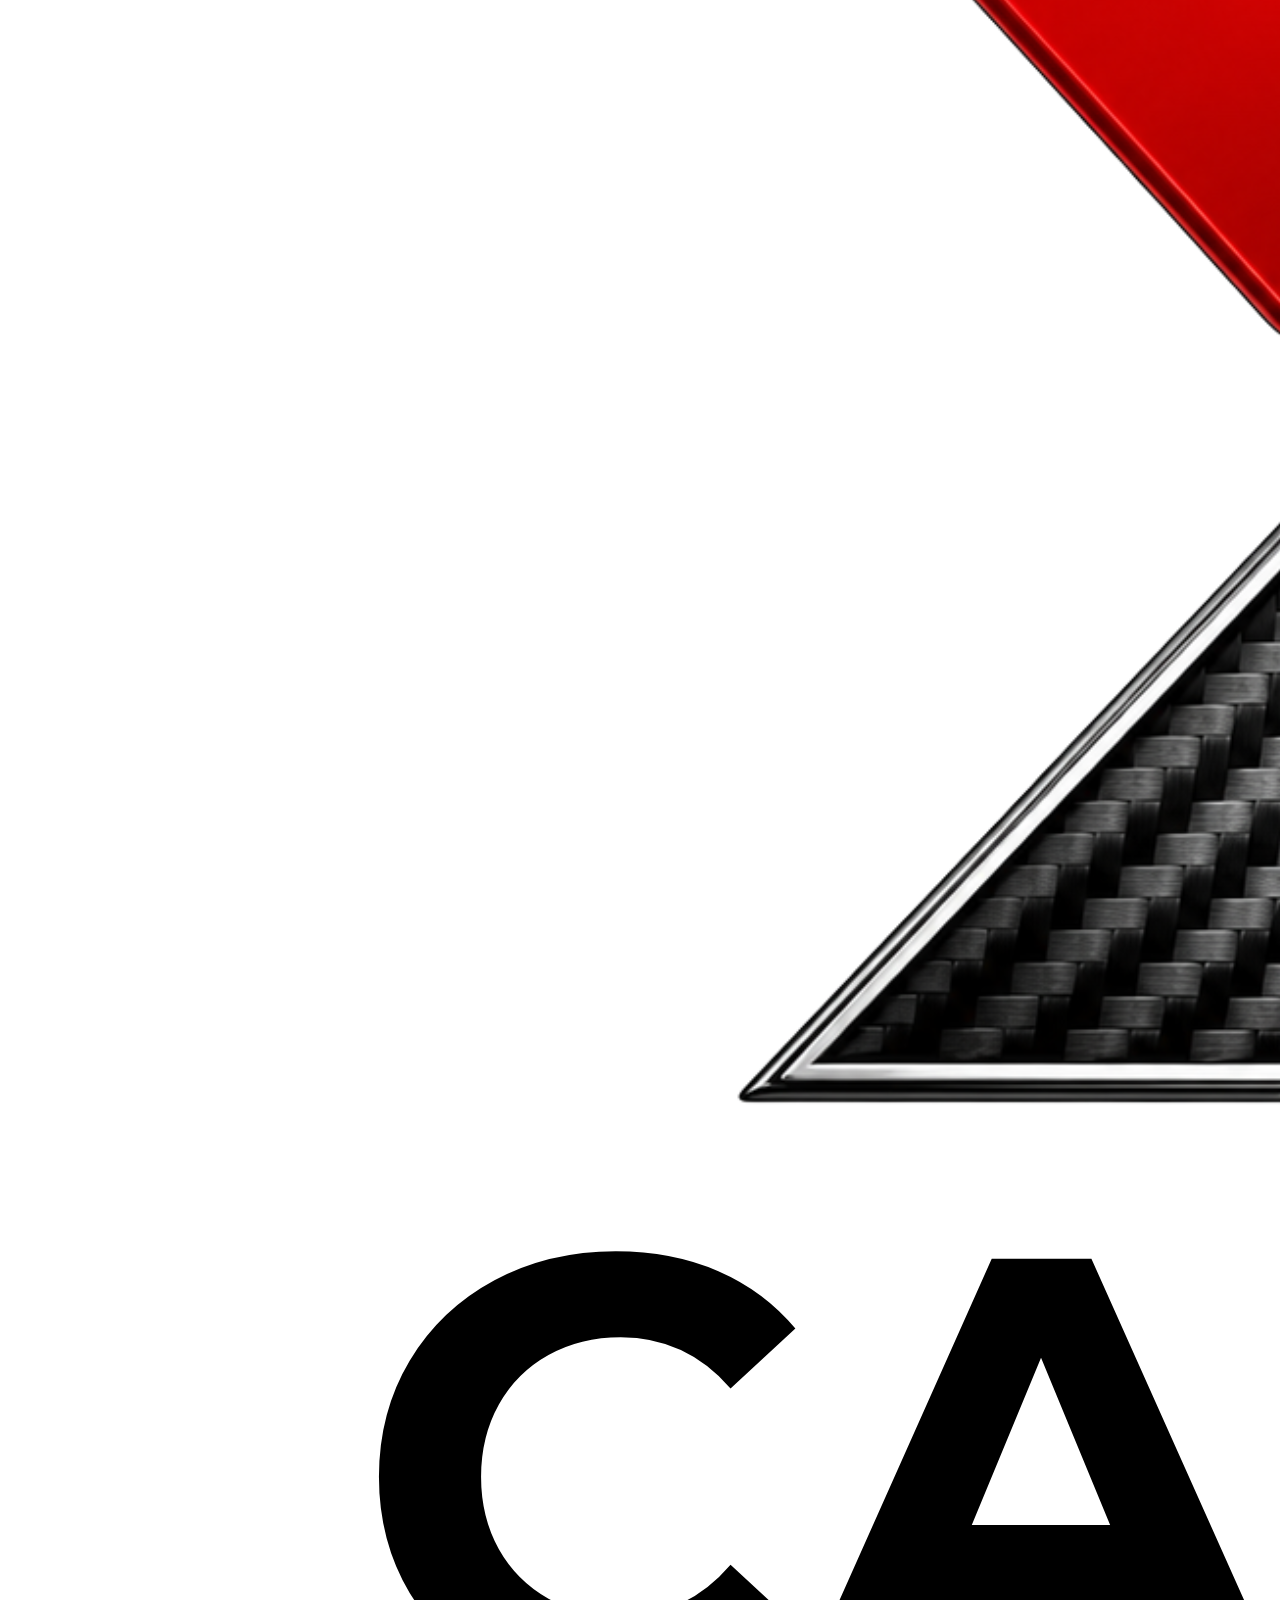
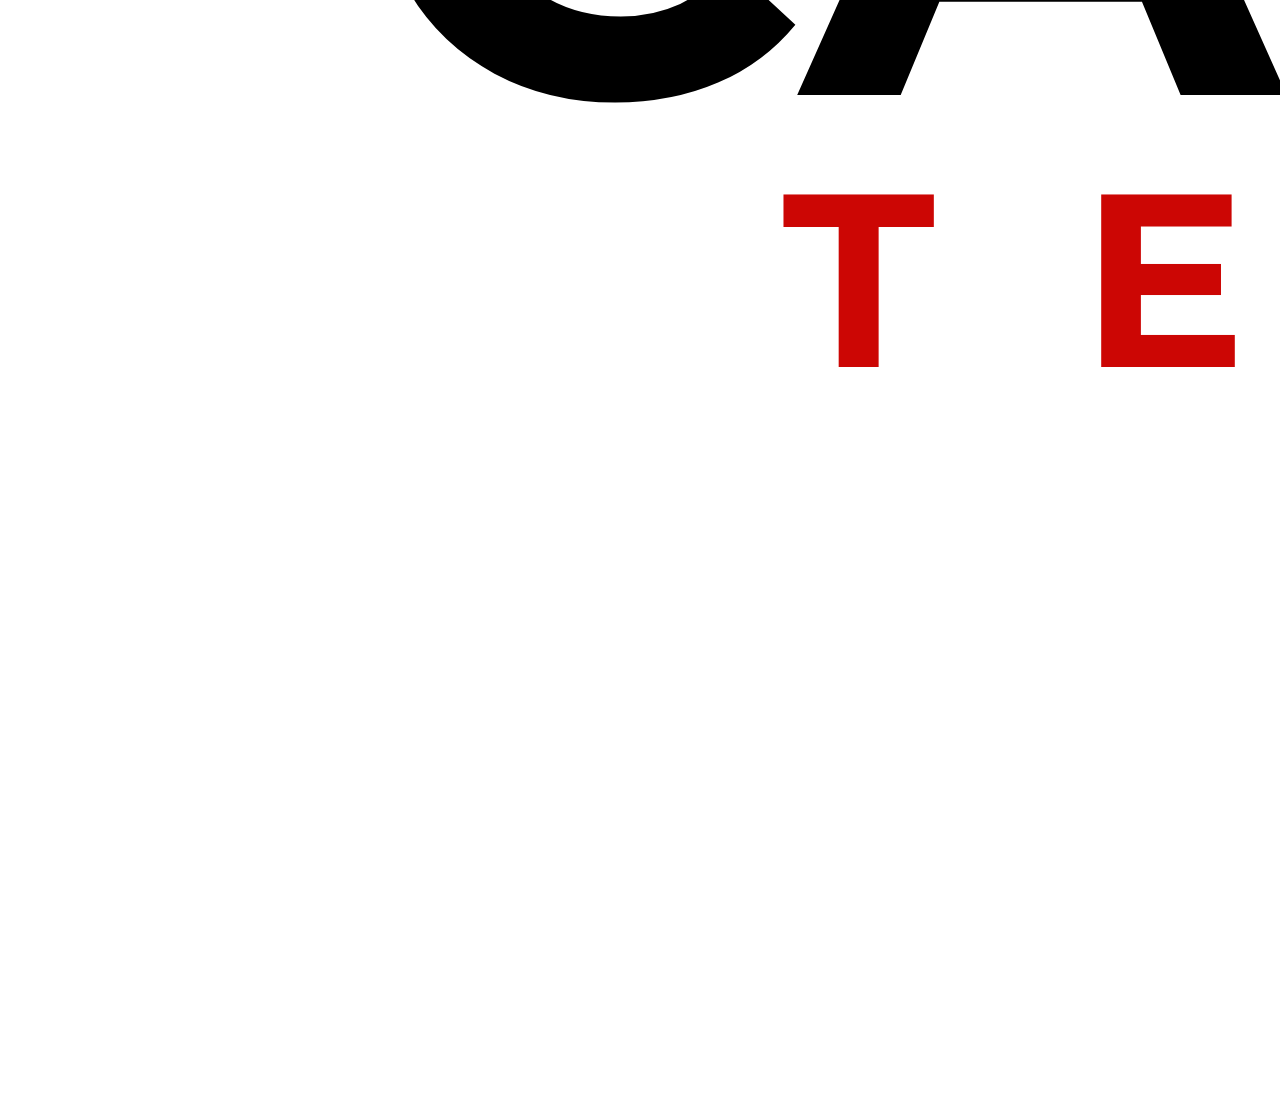
==== commit 33f507cc: "update website" ====
--- a/index.html
+++ b/index.html
@@ -33,7 +33,7 @@
     </div>
 
     <a href="#hero" class="nav-logo-text">
-      <span>X</span>carbontechnik
+      <span>X</span>carbon<span>technik</span>
     </a>
 
   </div>
@@ -291,17 +291,23 @@
 </section>
 
 <!-- FOOTER -->
-<footer>
-  <div class="footer-brand">
-    <svg viewBox="0 0 38 38" fill="none" xmlns="http://www.w3.org/2000/svg">
-      <rect width="38" height="38" rx="8" fill="#CC1010"/>
-      <polygon points="19,4 32,11.5 32,26.5 19,34 6,26.5 6,11.5" fill="none" stroke="rgba(255,255,255,0.25)" stroke-width="1.2"/>
-      <text x="11" y="27" font-family="Inter,Arial" font-weight="800" font-size="20" fill="white" letter-spacing="-1">X</text>
-    </svg>
-    <div><strong>Xcarbontechnik</strong><br><span>Großmann Straße 129, 20539 Hamburg, Germany</span></div>
-  </div>
-  <p class="footer-copy">© 2026 Xcarbontechnik. Type 4 Composite CNG Cylinders.</p>
-</footer>
+<div class="footer-brand">
+    <div class="footer-logo-image logo-trigger">
+        <img src="./images/logowithwhitebg.png" alt="Xcarbon Logo">
+    </div>
+
+    <div class="footer-logo-text">
+        <strong>Xcarbontechnik</strong>
+    </div>
+
+    <div class="footer-address">
+        Großmann Straße 129, 20539 Hamburg, Germany
+    </div>
+
+    <p class="footer-copy">
+        © 2026 Xcarbontechnik. Type 4 Composite CNG Cylinders.
+    </p>
+</div>
 
 <!-- LIGHTBOX -->
 <div class="lightbox" id="lightbox" role="dialog" aria-modal="true">
--- a/style.css
+++ b/style.css
@@ -42,7 +42,7 @@
 nav {
   position: fixed;
   top: 0; left: 0; right: 0;
-  z-index: 900;
+  z-index: 1000;
   display: flex;
   align-items: center;
   justify-content: space-between;
@@ -53,7 +53,7 @@
   -webkit-backdrop-filter: blur(12px);
   border-bottom: 1px solid #e5e7eb;
   transition: background var(--transition);
-}
+} 
 
 nav.scrolled {
   background: rgba(255,255,255,1);
@@ -91,7 +91,7 @@
 
 .nav-logo-text {
   font-family: 'League Spartan', sans-serif;
-  font-size: 1.15rem;
+  font-size: 1.6rem;
   font-weight: 700;
   letter-spacing: -0.02em;
   color: var(--black);
@@ -149,7 +149,7 @@
 @media (max-width: 768px) {
 
   nav {
-    position: relative;
+    position: fixed;
   }
 
   .nav-logo-text {
@@ -239,7 +239,7 @@
   background-image: var(--hex-pattern);
   position: relative;
   overflow: hidden;
-  padding-top: 68px;
+  padding-top: 30px;
 }
 
 #hero::before {
@@ -853,34 +853,55 @@
   border-top: 1px solid rgba(255,255,255,0.06);
 }
 
-.footer-brand { display: flex; align-items: center; gap: 10px; }
-.footer-brand svg { width: 28px; height: 28px; }
-.footer-brand span { color: rgba(255,255,255,0.55); font-size: 0.85rem; }
-.footer-brand strong { color: var(--white); }
-
-.footer-copy { color: rgba(255,255,255,0.3); font-size: 0.78rem; }
+  .footer-brand { display: flex; align-items: center; gap: 10px; }
+  .footer-brand span { color: rgba(255,255,255,0.55); font-size: 0.85rem; }
+  .footer-brand strong { color: var(--white); }
+
+  .footer-copy { color: rgba(255,255,255,0.3); font-size: 0.78rem; }
+
+  .footer-address {
+    color: rgba(255,255,255,0.3);
+    font-size: 0.78rem;
+    display: flex;
+    align-items: center;
+    gap: 6px;
+  }
 
 @media (max-width: 768px) {
 
-  .footer-brand {
-    display: flex;
-    flex-direction: column;
-    align-items: center;
-    justify-content: center;
-    gap: 12px;
-    text-align: center;
+.footer-brand {
+  display: flex;
+  background-color: #0A0D10;
+  flex-direction: column;
+  align-items: center;
+  text-align: center;
+  gap: 10px;
+}
+
+  .footer-brand .nav-logo-image {
+    margin-bottom: 12px;
+  }
+
+  .footer-brand .nav-logo-image img {
+    height: 65px;
+    width: auto;
   }
 
   .footer-logo-image {
-    position: static;
-  }
-
-  .footer-logo-text {
-    position: static;
-    margin: 0;
-  }
-
-}
+  display: flex;
+  justify-content: center;
+  padding-top: 30px;
+
+  }
+
+  .footer-logo-image img {
+    height: 50px;
+    width: auto;
+  }
+
+}
+
+
 
 /* ══════════════════════════════════════
    LIGHTBOX
